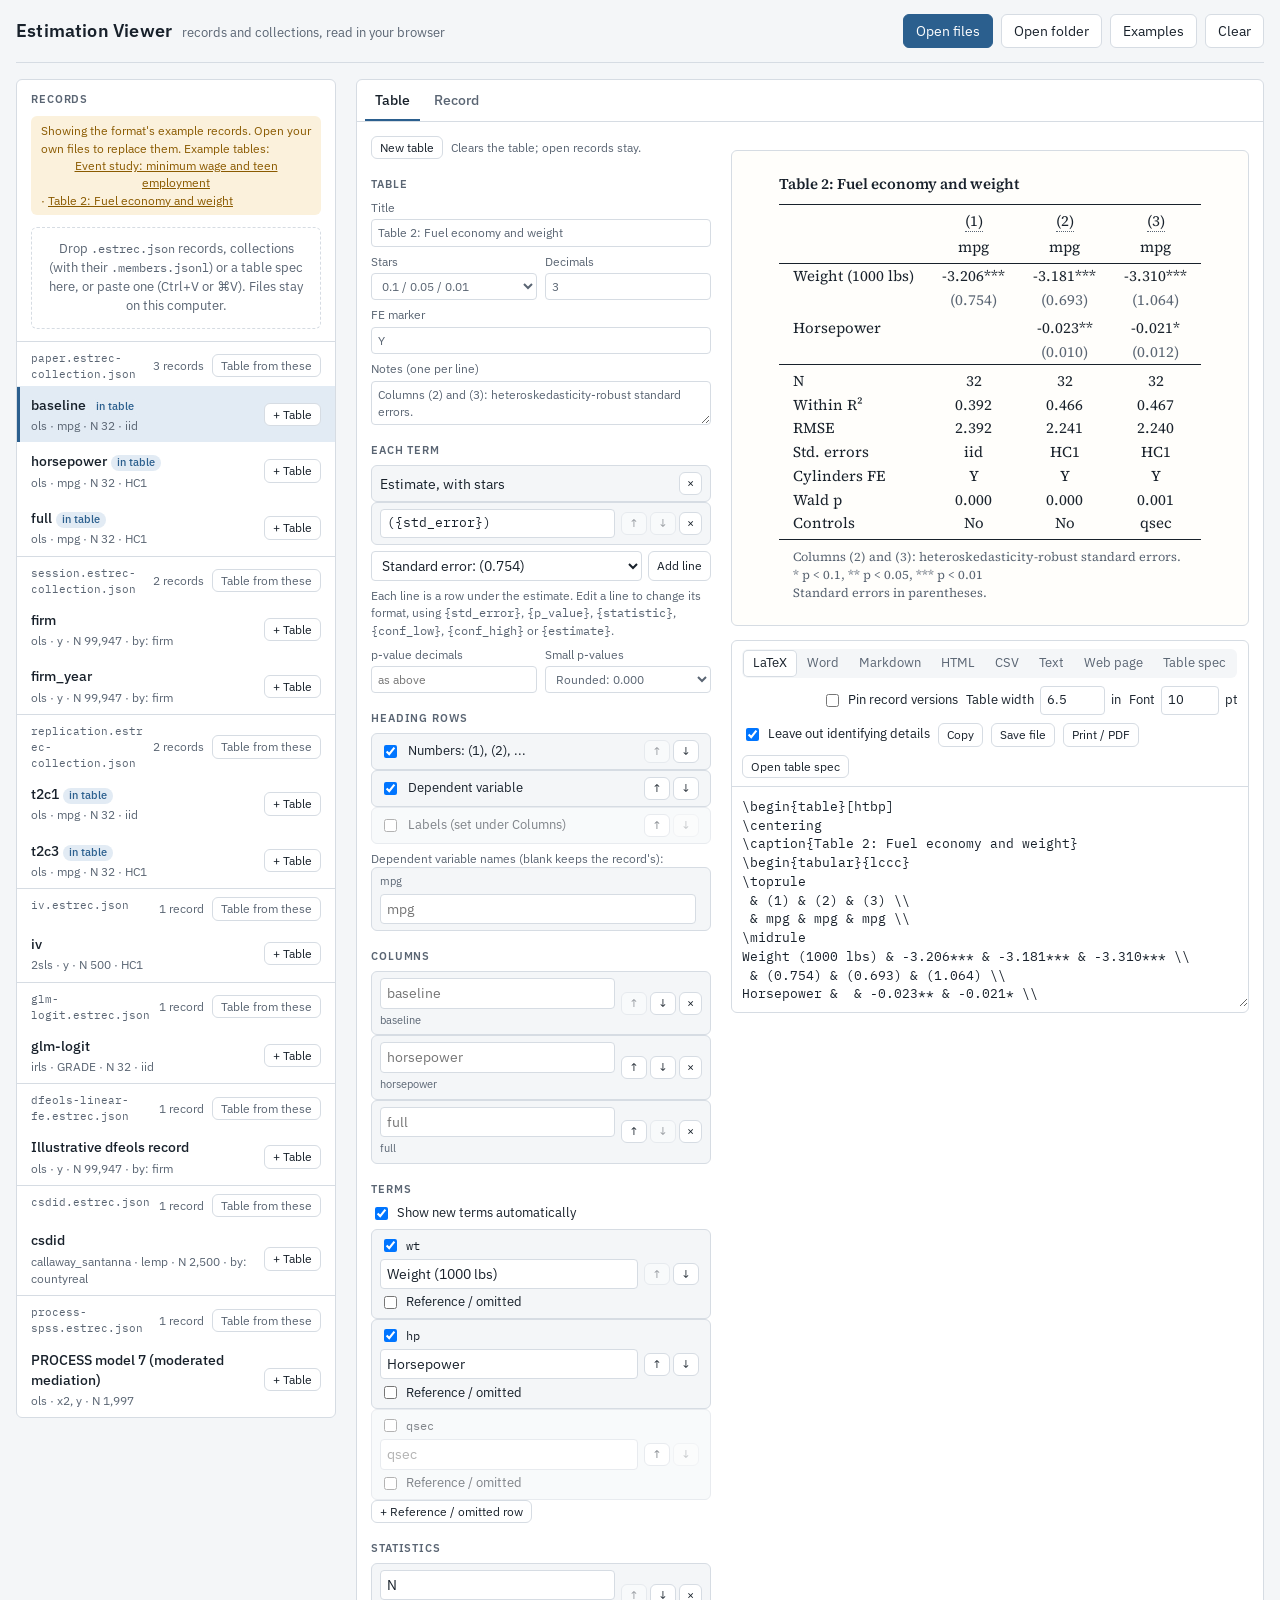
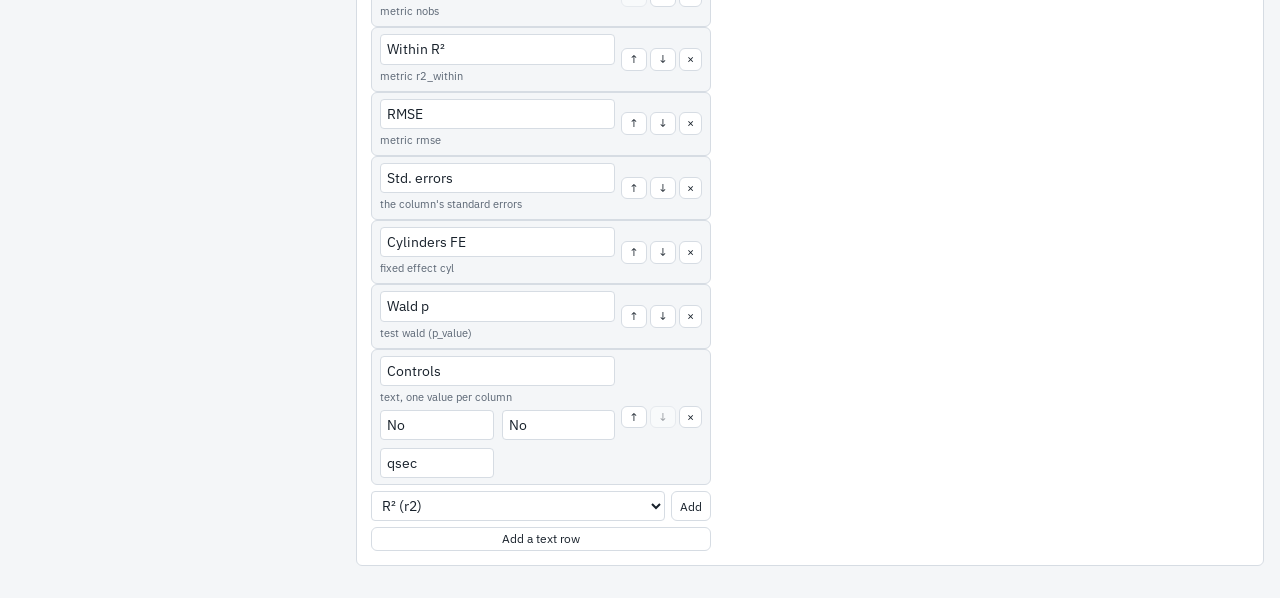
==== viewer/index.html @ 704d256d "Tables: open-spec round-trip test for the viewer's spec export The viewer's Table spec export moves " ====
<!doctype html>
<html lang="en">
<head>
<meta charset="utf-8">
<meta name="viewport" content="width=device-width, initial-scale=1, viewport-fit=cover">
<title>Estimation Viewer</title>
<link rel="icon" href="/favicon.svg" type="image/svg+xml">
<meta name="claude:viewport-fit-sides" content="cover">
<link rel="preconnect" href="https://fonts.googleapis.com">
<link rel="preconnect" href="https://fonts.gstatic.com" crossorigin>
<link rel="stylesheet" href="https://fonts.googleapis.com/css2?family=IBM+Plex+Mono:wght@400;500&family=IBM+Plex+Sans:wght@400;500;600&family=Source+Serif+4:opsz,wght@8..60,400;8..60,600&display=swap">
<style>
/* Layout: a records rail on the left, the work area (table builder or one record) on the right;
   the table preview is set like a journal table, the controls around it stay plain. */
:root {
  --bg: #f4f6f8;
  --surface: #ffffff;
  --ink: #18212b;
  --muted: #5a6573;
  --line: #d6dce3;
  --accent: #2b5f8e;
  --accent-soft: #e2ebf4;
  --warn: #8a5a00;
  --warn-soft: #fbf1dc;
  --error: #a3261c;
  --error-soft: #f8e3e0;
  --paper: #fffefb;
  --font-ui: "IBM Plex Sans", system-ui, -apple-system, "Segoe UI", sans-serif;
  --font-mono: "IBM Plex Mono", ui-monospace, "SFMono-Regular", Menlo, monospace;
  --font-table: "Source Serif 4", Georgia, "Times New Roman", serif;
  --r: 6px;
}
@media (prefers-color-scheme: dark) {
  :root:not([data-theme="light"]) {
    --bg: #11161c; --surface: #19202a; --ink: #e3e8ee; --muted: #97a3b2; --line: #2c3541;
    --accent: #84b3df; --accent-soft: #1d2c3c; --warn: #e3b35a; --warn-soft: #2f2617;
    --error: #f08a7e; --error-soft: #35201d; --paper: #1d232c; color-scheme: dark;
  }
}
:root[data-theme="dark"] {
  --bg: #11161c; --surface: #19202a; --ink: #e3e8ee; --muted: #97a3b2; --line: #2c3541;
  --accent: #84b3df; --accent-soft: #1d2c3c; --warn: #e3b35a; --warn-soft: #2f2617;
  --error: #f08a7e; --error-soft: #35201d; --paper: #1d232c; color-scheme: dark;
}
* { box-sizing: border-box; }
html, body { margin: 0; }
body {
  background: var(--bg); color: var(--ink); font: 14px/1.45 var(--font-ui);
  padding-left: max(16px, env(safe-area-inset-left, 0px));
  padding-right: max(16px, env(safe-area-inset-right, 0px));
  padding-block: 0 32px;
}
button, input, select, textarea { font: inherit; color: inherit; }
:focus-visible { outline: 2px solid var(--accent); outline-offset: 2px; }
code, .mono { font-family: var(--font-mono); font-size: 0.92em; }

header.bar {
  display: flex; flex-wrap: wrap; align-items: center; gap: 12px 20px;
  padding-block: 14px; border-bottom: 1px solid var(--line); margin-bottom: 16px;
}
.brand { display: flex; align-items: baseline; gap: 10px; min-width: 0; }
.brand h1 { font-size: 18px; font-weight: 600; margin: 0; letter-spacing: 0.01em; }
.brand .sub { color: var(--muted); font-size: 13px; }
.actions { display: flex; flex-wrap: wrap; gap: 8px; margin-left: auto; }
.btn {
  border: 1px solid var(--line); background: var(--surface); border-radius: var(--r);
  padding: 6px 12px; cursor: pointer; white-space: nowrap;
}
.btn:hover { border-color: var(--accent); }
.btn.primary { background: var(--accent); border-color: var(--accent); color: var(--surface); }
.btn.small { padding: 2px 8px; font-size: 12px; }
.btn.icon { padding: 2px 7px; font-size: 12px; line-height: 1.4; }
.btn[disabled] { opacity: 0.45; cursor: default; }

.layout { display: grid; grid-template-columns: minmax(260px, 320px) minmax(0, 1fr); gap: 20px; align-items: start; }
@media (max-width: 860px) { .layout { grid-template-columns: minmax(0, 1fr); } }

.panel { background: var(--surface); border: 1px solid var(--line); border-radius: var(--r); min-width: 0; }
.panel > h2, .section-title {
  font-size: 11px; font-weight: 600; letter-spacing: 0.08em; text-transform: uppercase;
  color: var(--muted); margin: 0; padding: 12px 14px 8px;
}

/* records rail */
.drop {
  margin: 0 14px 12px; padding: 12px; border: 1px dashed var(--line); border-radius: var(--r);
  color: var(--muted); font-size: 13px; text-align: center;
}
body.dragging .drop { border-color: var(--accent); color: var(--accent); background: var(--accent-soft); }
.group { border-top: 1px solid var(--line); }
.group-head { display: flex; justify-content: space-between; gap: 8px; padding: 8px 14px 4px; font-size: 12px; color: var(--muted); }
.group-head .mono { overflow-wrap: anywhere; }
.group-head .right { display: flex; align-items: center; gap: 8px; flex-shrink: 0; }
.builder-head { display: flex; flex-wrap: wrap; align-items: center; gap: 8px; }
.builder-head .hint { font-size: 12px; color: var(--muted); }
.rec {
  display: grid; grid-template-columns: minmax(0, 1fr) auto; gap: 2px 8px; align-items: center;
  padding: 8px 14px; border-top: 1px solid transparent; cursor: pointer;
}
.rec:hover { background: var(--accent-soft); }
.rec.selected { background: var(--accent-soft); box-shadow: inset 3px 0 0 var(--accent); }
.rec .name { font-weight: 500; overflow-wrap: anywhere; }
.rec .meta { grid-column: 1; color: var(--muted); font-size: 12px; font-variant-numeric: tabular-nums; }
.rec .add { grid-row: 1 / span 2; grid-column: 2; }
.badge { display: inline-block; font-size: 11px; padding: 0 6px; border-radius: 999px; background: var(--accent-soft); color: var(--accent); margin-left: 4px; }
.example-note .linkish { font: inherit; color: inherit; background: none; border: 0; padding: 0; text-decoration: underline; cursor: pointer; }
.example-note { margin: 0 14px 12px; font-size: 12px; color: var(--warn); background: var(--warn-soft); padding: 6px 10px; border-radius: var(--r); }

/* work area */
.tabs { display: flex; gap: 4px; border-bottom: 1px solid var(--line); padding: 0 8px; }
.tab { background: none; border: 0; border-bottom: 2px solid transparent; padding: 10px 10px 8px; cursor: pointer; color: var(--muted); font-weight: 500; }
.tab[aria-selected="true"] { color: var(--ink); border-bottom-color: var(--accent); }
.view { padding: 14px; }
.builder { display: grid; grid-template-columns: minmax(0, 340px) minmax(0, 1fr); gap: 20px; align-items: start; }
@media (max-width: 1180px) { .builder { grid-template-columns: minmax(0, 1fr); } }
.controls { display: grid; gap: 18px; min-width: 0; }
fieldset { border: 0; margin: 0; padding: 0; display: grid; gap: 6px; min-width: 0; }
legend { font-size: 11px; font-weight: 600; letter-spacing: 0.08em; text-transform: uppercase; color: var(--muted); padding: 0 0 6px; }
.item { display: grid; grid-template-columns: minmax(0, 1fr) auto; gap: 6px; align-items: center; padding: 6px 8px; border: 1px solid var(--line); border-radius: var(--r); background: var(--bg); }
.item.off { opacity: 0.55; }
.item .fields { display: grid; gap: 4px; min-width: 0; }
.item .tools { display: flex; gap: 3px; }
.item .hint { font-size: 11px; color: var(--muted); overflow-wrap: anywhere; }
input[type="text"], input[type="number"], select, textarea {
  width: 100%; min-width: 0; border: 1px solid var(--line); border-radius: 4px; background: var(--surface); padding: 4px 6px;
}
textarea { resize: vertical; }
.row2 { display: grid; grid-template-columns: repeat(2, minmax(0, 1fr)); gap: 8px; }
label.inline { display: flex; align-items: center; gap: 6px; font-size: 13px; }
label.stack { display: grid; gap: 3px; font-size: 12px; color: var(--muted); }
.addrow { display: flex; gap: 6px; }
.addrow select { flex: 1; }
.empty { color: var(--muted); font-size: 13px; padding: 4px 0; }
.hint-line { margin: 0; font-size: 12px; color: var(--muted); }
.hint-line code { font-size: 11.5px; }

/* the table preview: a journal table */
.preview-wrap { min-width: 0; display: grid; gap: 14px; }
.paper { background: var(--paper); border: 1px solid var(--line); border-radius: var(--r); padding: 22px 20px; overflow-x: auto; }
table.estrec-table { border-collapse: collapse; font-family: var(--font-table); font-size: 15px; font-variant-numeric: tabular-nums lining-nums; margin: 0 auto; }
table.estrec-table caption { caption-side: top; text-align: left; font-weight: 600; padding-bottom: 10px; text-wrap: balance; }
table.estrec-table thead th { padding: 2px 14px; font-weight: 400; }
table.estrec-table thead tr:first-child th { border-top: 1.5px solid var(--ink); padding-top: 5px; }
table.estrec-table thead tr:last-child th { border-bottom: 0.75px solid var(--ink); padding-bottom: 5px; }
.item .fields.inline { display: flex; align-items: center; gap: 8px; }
table.estrec-table th, table.estrec-table td { padding: 1px 14px; white-space: nowrap; }
table.estrec-table tbody th { text-align: left; font-weight: 400; }
table.estrec-table td { text-align: center; }
table.estrec-table tr.uncertainty td { color: var(--muted); }
table.estrec-table tbody tr.spark-row th, table.estrec-table tbody tr.spark-row td { padding-top: 0 !important; padding-bottom: 0 !important; line-height: 16px; }
table.estrec-table td.spark svg { display: block; margin: 0 auto; }
table.estrec-table td.spark-side.to-end { border-bottom: 1.5px solid var(--ink); }
.spark-fields { display: flex; align-items: center; gap: 8px; flex-wrap: wrap; }
.spark-fields input[type=color] { width: 34px; height: 24px; padding: 0 2px; border: 1px solid var(--line); border-radius: var(--r); background: var(--bg); }
table.estrec-table tbody tr.estimate:not(:first-child) th, table.estrec-table tbody tr.estimate:not(:first-child) td { padding-top: 6px; }
table.estrec-table tr.first-stat th, table.estrec-table tr.first-stat td { border-top: 0.75px solid var(--ink); padding-top: 5px; }
table.estrec-table tbody tr:last-child th, table.estrec-table tbody tr:last-child td { border-bottom: 1.5px solid var(--ink); padding-bottom: 5px; }
table.estrec-table tfoot td { font-size: 12.5px; color: var(--muted); padding-top: 8px; white-space: normal; text-align: left; }

.msgs { display: grid; gap: 6px; }
.msg { font-size: 13px; padding: 6px 10px; border-radius: var(--r); overflow-wrap: anywhere; }
.msg.warning { background: var(--warn-soft); color: var(--warn); }
.msg.error { background: var(--error-soft); color: var(--error); }
.msg.info { background: var(--accent-soft); color: var(--accent); }

.export { border: 1px solid var(--line); border-radius: var(--r); background: var(--surface); min-width: 0; }
.export-head { display: flex; flex-wrap: wrap; align-items: center; gap: 8px; padding: 8px 10px; border-bottom: 1px solid var(--line); }
.seg { display: flex; flex-wrap: wrap; gap: 2px; background: var(--bg); padding: 2px; border-radius: var(--r); }
.seg button { border: 0; background: none; padding: 3px 9px; border-radius: 4px; cursor: pointer; color: var(--muted); font-size: 13px; }
.seg button[aria-pressed="true"] { background: var(--surface); color: var(--ink); box-shadow: 0 0 0 1px var(--line); }
.export-head .spacer { flex: 1; }
.export-note { margin: 0; padding: 8px 10px; font-size: 12.5px; color: var(--muted); border-bottom: 1px solid var(--line); }
table.estrec-table thead th.linked { cursor: pointer; }
table.estrec-table thead th.linked span { border-bottom: 1px dotted var(--muted); }
table.estrec-table thead th.linked:hover span, table.estrec-table thead th.linked:focus-visible span { color: var(--accent); border-bottom-color: var(--accent); }
.export textarea { border: 0; border-radius: 0 0 var(--r) var(--r); font: 12.5px/1.5 var(--font-mono); min-height: 220px; padding: 10px; white-space: pre; overflow: auto; }

/* one record */
.detail { display: grid; gap: 18px; min-width: 0; }
.detail h3 { margin: 0; font-size: 17px; font-weight: 600; text-wrap: balance; }
.chips { display: flex; flex-wrap: wrap; gap: 6px; }
.chip { font-size: 12px; padding: 1px 8px; border: 1px solid var(--line); border-radius: 999px; color: var(--muted); }
.chip.ok { border-color: var(--accent); color: var(--accent); }
.kv { display: grid; grid-template-columns: max-content minmax(0, 1fr); gap: 3px 16px; font-size: 13px; }
.kv dt { color: var(--muted); }
.kv dd { margin: 0; overflow-wrap: anywhere; }
.scroll { overflow-x: auto; }
table.grid { border-collapse: collapse; font-size: 13px; font-variant-numeric: tabular-nums; width: 100%; }
table.grid th, table.grid td { padding: 4px 10px; border-bottom: 1px solid var(--line); text-align: right; white-space: nowrap; }
table.grid th:first-child, table.grid td:first-child { text-align: left; }
table.grid thead th { color: var(--muted); font-weight: 500; font-size: 12px; }
.metrics { display: grid; grid-template-columns: repeat(auto-fill, minmax(150px, 1fr)); gap: 8px; }
.metric { border: 1px solid var(--line); border-radius: var(--r); padding: 6px 10px; min-width: 0; }
.metric .k { font-size: 11px; color: var(--muted); font-family: var(--font-mono); overflow-wrap: anywhere; }
.metric .v { font-variant-numeric: tabular-nums; overflow-wrap: anywhere; }
details.raw summary { cursor: pointer; color: var(--muted); font-size: 13px; }
details.raw pre { font: 12px/1.45 var(--font-mono); background: var(--bg); padding: 10px; border-radius: var(--r); overflow: auto; max-height: 420px; }
.toolbar { display: flex; flex-wrap: wrap; gap: 10px; align-items: center; }
.toolbar label { display: flex; gap: 6px; align-items: center; font-size: 13px; color: var(--muted); }
.toolbar select { width: auto; }
.toast { position: fixed; right: max(16px, env(safe-area-inset-right, 0px)); bottom: calc(16px + env(safe-area-inset-bottom, 0px)); background: var(--ink); color: var(--surface); padding: 8px 14px; border-radius: var(--r); font-size: 13px; }
@media (prefers-reduced-motion: no-preference) { .toast { transition: opacity 0.2s; } }
/* Print / PDF: the table preview alone, in light colours (fitted to width in beforeprint) */
@media print {
  :root, :root:not([data-theme="light"]), :root[data-theme="dark"] {
    --bg: #ffffff; --surface: #ffffff; --ink: #000000; --muted: #444444; --line: #cccccc; --paper: #ffffff; color-scheme: light;
  }
  @page { margin: 1in; }
  body { background: #ffffff; padding: 0; }
  header.bar, #rail, .controls, .export, .msgs, .tabs, .toast, #view-record { display: none !important; }
  .layout, .builder, .preview-wrap { display: block; }
  .panel, .paper { border: 0; padding: 0; background: #ffffff; border-radius: 0; overflow: visible; }
  table.estrec-table thead th.linked span { border-bottom: 0; }
}
</style>
</head>
<body>
<header class="bar">
  <div class="brand">
    <h1>Estimation Viewer</h1>
    <span class="sub">records and collections, read in your browser</span>
  </div>
  <div class="actions">
    <button class="btn primary" id="open-files" type="button">Open files</button>
    <button class="btn" id="open-folder" type="button">Open folder</button>
    <button class="btn" id="load-examples" type="button">Examples</button>
    <button class="btn" id="clear" type="button">Clear</button>
    <input id="file-input" type="file" multiple hidden>
    <input id="folder-input" type="file" webkitdirectory multiple hidden>
  </div>
</header>

<div class="layout">
  <aside class="panel" id="rail">
    <h2>Records</h2>
    <p class="example-note" id="example-note" hidden>Showing the format's example records. Open your own files to replace them.</p>
    <div class="drop" id="drop">Drop <code>.estrec.json</code> records, collections (with their <code>.members.jsonl</code>) or a table spec here, or paste one (Ctrl+V or ⌘V). Files stay on this computer.</div>
    <div id="groups"></div>
  </aside>

  <main class="panel" id="work">
    <div class="tabs" role="tablist">
      <button class="tab" role="tab" id="tab-table" aria-selected="true" aria-controls="view-table" type="button">Table</button>
      <button class="tab" role="tab" id="tab-record" aria-selected="false" aria-controls="view-record" type="button">Record</button>
    </div>

    <section class="view" id="view-table" role="tabpanel" aria-labelledby="tab-table">
      <div class="builder">
        <div class="controls">
          <div class="builder-head">
            <button class="btn small" id="new-table" type="button">New table</button>
            <span class="hint">Clears the table; open records stay.</span>
          </div>
          <fieldset>
            <legend>Table</legend>
            <label class="stack">Title<input type="text" id="opt-title" placeholder="Table 2: ..."></label>
            <div class="row2">
              <label class="stack">Stars
                <select id="opt-stars">
                  <option value="0.1,0.05,0.01">0.1 / 0.05 / 0.01</option>
                  <option value="0.05,0.01,0.001">0.05 / 0.01 / 0.001</option>
                  <option value="">None</option>
                </select>
              </label>
              <label class="stack">Decimals<input type="number" id="opt-digits" min="0" max="8" value="3"></label>
            </div>
            <label class="stack">FE marker<input type="text" id="opt-feyes" value="Y"></label>
            <label class="stack">Notes (one per line)<textarea id="opt-notes" rows="2"></textarea></label>
          </fieldset>

          <fieldset>
            <legend>Each term</legend>
            <div id="lines"></div>
            <div class="addrow">
              <select id="line-add" aria-label="Line to add">
                <option value="estimate" id="line-add-estimate">Estimate, with stars: -3.206***</option>
                <option value="({std_error})">Standard error: (0.754)</option>
                <option value="[{p_value}]">p-value: [0.012]</option>
                <option value="({statistic})">t / z statistic: (-4.25)</option>
                <option value="[{conf_low}, {conf_high}]">Confidence interval: [-4.75, -1.66]</option>
                <option value="p = {p_value}">p-value: p = 0.012</option>
                <option value="sparkline">Interval sparkline: a small plot of the interval</option>
              </select>
              <button class="btn small" id="line-add-btn" type="button">Add line</button>
            </div>
            <p class="hint-line">Each line is a row under the estimate. Edit a line to change its format, using <code>{std_error}</code>, <code>{p_value}</code>, <code>{statistic}</code>, <code>{conf_low}</code>, <code>{conf_high}</code> or <code>{estimate}</code>.</p>
            <div class="row2">
              <label class="stack">p-value decimals<input type="number" id="opt-pdigits" min="0" max="8" placeholder="as above"></label>
              <label class="stack">Small p-values
                <select id="opt-pstyle">
                  <option value="fixed">Rounded: 0.000</option>
                  <option value="less_than">Bounded: &lt;0.001</option>
                </select>
              </label>
            </div>
          </fieldset>

          <fieldset>
            <legend>Heading rows</legend>
            <div id="heads"></div>
            <div id="responses"></div>
          </fieldset>

          <fieldset>
            <legend>Columns</legend>
            <div id="columns"></div>
            <p class="empty" id="columns-empty">Add records with <b>+ Table</b> in the list.</p>
          </fieldset>

          <fieldset>
            <legend>Terms</legend>
            <label class="inline"><input type="checkbox" id="opt-unlisted"> Show new terms automatically</label>
            <div id="rows"></div>
          </fieldset>

          <fieldset>
            <legend>Statistics</legend>
            <div id="stats"></div>
            <div class="addrow">
              <select id="stat-add" aria-label="Statistic to add"></select>
              <button class="btn small" id="stat-add-btn" type="button">Add</button>
            </div>
            <button class="btn small" id="stat-text" type="button">Add a text row</button>
          </fieldset>
        </div>

        <div class="preview-wrap">
          <div class="msgs" id="table-msgs"></div>
          <div class="paper" id="preview"></div>
          <div class="export">
            <div class="export-head">
              <div class="seg" id="formats" role="group" aria-label="Export format">
                <button type="button" data-f="latex" aria-pressed="true">LaTeX</button>
                <button type="button" data-f="word" aria-pressed="false">Word</button>
                <button type="button" data-f="markdown" aria-pressed="false">Markdown</button>
                <button type="button" data-f="html" aria-pressed="false">HTML</button>
                <button type="button" data-f="csv" aria-pressed="false">CSV</button>
                <button type="button" data-f="text" aria-pressed="false">Text</button>
                <button type="button" data-f="web" aria-pressed="false">Web page</button>
                <button type="button" data-f="spec" aria-pressed="false">Table spec</button>
              </div>
              <span class="spacer"></span>
              <label class="inline" id="pin-wrap" hidden><input type="checkbox" id="opt-pin"> Pin record versions</label>
              <label class="inline" id="wordw-wrap" hidden title="Fixes every column's width and draws the sparklines to fit; empty for the table's natural width">Table width <input type="number" id="opt-wordw" min="2" max="20" step="0.25" value="6.5" style="width:5em"> in</label>
              <label class="inline" id="wordf-wrap" hidden title="Set on every cell (Word ignores a pasted table's own size); sizes the rows and columns too">Font <input type="number" id="opt-wordf" min="6" max="16" step="0.5" value="10" style="width:4.5em"> pt</label>
              <label class="inline" id="redact-wrap" hidden><input type="checkbox" id="opt-redact" checked> Leave out identifying details</label>
              <button class="btn small" id="copy" type="button">Copy</button>
              <button class="btn small" id="save" type="button">Save file</button>
              <button class="btn small" id="save-docx" type="button" hidden title="A Word file of the table, at the Table width and Font set here; sparklines are Word drawings">Save .docx</button>
              <button class="btn small" id="print" type="button" title="Print the table alone, fitted to the Table width (6.5 in unless set in the Word export); choose Save as PDF in the print dialog for a PDF">Print / PDF</button>
              <button class="btn small" id="publish" type="button" hidden>Publish…</button>
              <button class="btn small" id="load-spec" type="button">Open table spec</button>
              <input id="spec-input" type="file" hidden>
            </div>
            <p class="export-note" id="web-note" hidden></p>
            <p class="export-note" id="publish-panel" hidden></p>
            <textarea id="export-text" readonly spellcheck="false" aria-label="Exported table"></textarea>
          </div>
        </div>
      </div>
    </section>

    <section class="view" id="view-record" role="tabpanel" aria-labelledby="tab-record" hidden>
      <div id="detail" class="detail"><p class="empty">Pick a record in the list.</p></div>
    </section>
  </main>
</div>
<div class="toast" id="toast" hidden></div>

<script src="estrec-table.js"></script>
<script src="examples.js"></script>
<script src="identifying.js"></script>
<script>
"use strict";
const E = window.EstTable;
const $ = (id) => document.getElementById(id);
const el = (tag, attrs, ...kids) => {
  const n = document.createElement(tag);
  for (const [k, v] of Object.entries(attrs || {})) {
    if (v === null || v === undefined || v === false) continue;
    if (k === "class") n.className = v;
    else if (k.startsWith("on")) n.addEventListener(k.slice(2), v);
    else if (k === "text") n.textContent = v;
    else n.setAttribute(k, v === true ? "" : v);
  }
  for (const c of kids.flat()) if (c !== null && c !== undefined && c !== false) n.append(c.nodeType ? c : String(c));
  return n;
};

const state = {
  items: [],          // {key, record, member, file, source}
  jsonl: new Map(),   // members files by name
  pendingDocs: [],    // collections waiting for a members file: {name, doc}
  selected: null,     // key of the record shown on the Record tab
  spec: null,
  format: "latex",
  examples: false,
  recordVcov: "",
};
const embedded = window.self !== window.top;

function toast(text) {
  const t = $("toast");
  t.textContent = text;
  t.hidden = false;
  clearTimeout(toast.timer);
  toast.timer = setTimeout(() => (t.hidden = true), 2200);
}

// ------------------------------------------------------------ loading files

function recordName(it) {
  const m = it.member || {};
  return m.label || (it.record.meta || {}).title || it.file.replace(/\.estrec\.json$/, "");
}

function addDoc(name, doc) {
  if (doc && doc.schema === "estrec-table/0.1") return { spec: doc };
  const got = E.recordsIn(doc, state.jsonl);
  if (!got) return { error: `${name} is not an estimation record, collection or table spec` };
  const source = name.replace(/\.(estrec-collection|estrec|estrec-table)?\.json$/, "");
  for (const it of got.items) {
    const id = (it.record.meta || {}).id;
    const key = `${name}\u0000${id}`;
    if (state.items.some((x) => x.key === key)) continue;
    state.items.push({ key, record: it.record, member: it.member, file: name, source });
  }
  if (got.missing.length) state.pendingDocs.push({ name, doc });
  return { missing: got.missing };
}

async function loadFiles(files, { examples = false } = {}) {
  if (state.examples && !examples) clearAll();
  const msgs = [];
  const texts = [];
  for (const f of files) {
    const name = f.name.split("/").pop();
    // any file is tried as JSON (a spec saved from a text editor may be table.json.txt); in a
    // folder, only .json and .jsonl files
    if ((f.inFolder || f.webkitRelativePath) && !/\.(json|jsonl)$/i.test(name)) continue;
    if (/^\./.test(name)) continue;
    texts.push({ name, text: typeof f.text === "string" ? f.text : await f.text() });
  }
  // members files first, then records and collections, then table specs
  for (const t of texts) if (/\.jsonl$/i.test(t.name)) state.jsonl.set(t.name, t.text);
  const retry = state.pendingDocs.splice(0);
  for (const p of retry) addDoc(p.name, p.doc);
  const specs = [];
  for (const t of texts) {
    if (/\.jsonl$/i.test(t.name)) continue;
    let doc;
    try { doc = JSON.parse(t.text.replace(/^\uFEFF/, "")); } catch (e) {
      const rtf = /^\{\\rtf/.test(t.text);
      msgs.push({ level: "error", message: `${t.name}: not valid JSON (${rtf ? "it was saved as rich text: save it as plain text" : e.message})` });
      continue;
    }
    const r = addDoc(t.name, doc);
    if (r.spec) specs.push({ name: t.name, spec: r.spec });
    else if (r.error) msgs.push({ level: "error", message: r.error });
    else if (r.missing && r.missing.length) msgs.push({ level: "warning", message: `${t.name} keeps its records in ${r.missing.join(", ")}: open that file too.` });
  }
  state.examples = examples;
  $("example-note").hidden = !examples;
  if (specs.length) applySpec(specs[specs.length - 1].spec, specs[specs.length - 1].name);
  else if (!state.spec && state.items.length) state.spec = freshSpec(state.items.slice(0, 3));
  exampleTables(examples ? specs : []);
  if (!state.selected && state.items.length) state.selected = state.items[0].key;
  state.loadMsgs = msgs;
  renderAll();
}

function clearAll() {
  state.items = []; state.jsonl = new Map(); state.pendingDocs = []; state.selected = null;
  state.spec = null; state.examples = false; state.loadMsgs = [];
  $("example-note").hidden = true;
}

function loadExamples() {
  clearAll();
  loadFiles(window.EST_EXAMPLES || [], { examples: true });
}

// with the examples open, buttons to switch between the example table specs
function exampleTables(specs) {
  const note = $("example-note");
  note.querySelectorAll(".example-tables").forEach((n) => n.remove());
  if (specs.length < 2) return;
  note.append(el("span", { class: "example-tables" }, " Example tables: ",
    ...specs.map((s, i) => [i ? " \u00b7 " : "", el("button", { class: "linkish", type: "button", text: s.spec.title || s.name,
      onclick: () => { applySpec(s.spec, s.name); state.loadMsgs = []; renderAll(); } })])));
}

function applySpec(spec, name) {
  state.spec = JSON.parse(JSON.stringify(spec));
  state.specName = name;
  showTab("table");
}

// ------------------------------------------------------------ the records rail

function renderRail() {
  const groups = $("groups");
  groups.replaceChildren();
  const byFile = new Map();
  for (const it of state.items) {
    if (!byFile.has(it.file)) byFile.set(it.file, []);
    byFile.get(it.file).push(it);
  }
  const inTable = new Map();
  for (const c of (state.spec || {}).columns || []) inTable.set(c.record, (inTable.get(c.record) || 0) + 1);
  for (const [file, items] of byFile) {
    const g = el("div", { class: "group" }, el("div", { class: "group-head" },
      el("span", { class: "mono", text: file }),
      el("span", { class: "right" },
        el("span", { text: items.length === 1 ? "1 record" : `${items.length} records` }),
        el("button", { class: "btn small", type: "button", text: "Table from these", "aria-label": `Start a new table from the records in ${file}`, onclick: () => tableFrom(items, file) }))));
    for (const it of items) {
      const r = it.record;
      const est = (r.meta || {}).estimator || {};
      const n = E.num((r.metrics || {}).nobs);
      const v = (() => { try { return E.pickVcov(r, null); } catch { return null; } })();
      const count = inTable.get((r.meta || {}).id) || 0;
      const row = el("div", { class: "rec" + (state.selected === it.key ? " selected" : ""), tabindex: "0", role: "button", "aria-label": `Show ${recordName(it)}` },
        el("span", { class: "name" }, recordName(it), count ? el("span", { class: "badge", text: count === 1 ? "in table" : `${count}× in table` }) : null),
        el("button", { class: "btn small add", type: "button", text: "+ Table", "aria-label": `Add ${recordName(it)} to the table`, onclick: (e) => { e.stopPropagation(); addColumn(it); } }),
        el("span", { class: "meta", text: [est.method || est.family, ((r.meta || {}).responses || []).join(", "), Number.isNaN(n) ? null : `N ${E.statValue(n, 0, ",")}`, v ? E.vcovLabel(v) : null].filter(Boolean).join(" · ") }));
      const open = () => { state.selected = it.key; state.recordVcov = ""; renderRail(); renderRecord(); showTab("record"); };
      row.addEventListener("click", open);
      row.addEventListener("keydown", (e) => { if (e.key === "Enter" || e.key === " ") { e.preventDefault(); open(); } });
      g.append(row);
    }
    groups.append(g);
  }
  if (!state.items.length) groups.append(el("p", { class: "empty", style: "padding: 0 14px 12px", text: "No records open." }));
}

// ------------------------------------------------------------ table builder

function index() {
  return E.indexRecords(state.items.map((it) => ({ record: it.record, member: it.member, source: it.source })));
}

function ensureSpec() {
  if (!state.spec) state.spec = E.newSpec([]);
  return state.spec;
}

// a new table: one column per record, with N, R2, the standard errors and each fixed effect
function freshSpec(items) {
  const s = E.newSpec(items);
  const fes = [];
  for (const it of items) for (const f of (it.record.specification || {}).fixed_effects || []) if (!fes.includes(f)) fes.push(f);
  for (const f of fes) s.stats.push({ fixed_effect: f, label: `FE: ${f}` });
  return s;
}

function tableFrom(items, file) {
  state.spec = freshSpec(items);
  state.specName = null;
  state.loadMsgs = [];
  renderAll();
  showTab("table");
  toast(`New table from ${file}`);
}

function newTable() {
  state.spec = E.newSpec([]);
  state.specName = null;
  state.loadMsgs = [];
  renderAll();
  showTab("table");
  toast("New table");
}

// a mediation record with several equations (PROCESS) becomes a column per equation and one
// of its effects
function addColumn(it) {
  const s = ensureSpec();
  const add = E.mediationColumns(it.record);
  const first = s.columns.length + 1;
  // a new table of a mediation record: bootstrap effects have intervals, not p-values, so
  // each estimate shows its interval under its standard error
  if (add.length > 1 && first === 1 && (s.uncertainty === undefined || s.uncertainty === "std_error")) s.uncertainty = ["std_error", "conf_int"];
  s.columns.push(...add);
  // and each equation's F test, when the record has one
  const hasF = (it.record.tests || []).some((t) => t.name === "f" && t.response);
  if (add.length > 1 && hasF && !(s.stats || []).some((x) => x.test === "f")) (s.stats = s.stats || []).push({ test: "f", label: "F" });
  if (add.length > 1 && first === 1) {
    // a new table: the columns' roles (Mediator, Outcome, x -> y) as a heading row above the outcomes
    if (add.some((c) => c.header) && !s.head) s.head = ["number", "label", "response"];
    // no std. errors row for a record without a vcov; a pseudo-R² row for a logistic equation
    if (!E.vcovs(it.record).length) s.stats = (s.stats || []).filter((x) => x.vcov !== "type");
    const eqs = ((it.record.structures || {}).equations || {}).per_response || [];
    if (eqs.some((e) => e && "pseudo_r2" in e) && !s.stats.some((x) => x.metric === "pseudo_r2")) {
      const at = s.stats.findIndex((x) => x.metric === "r2");
      s.stats.splice(at < 0 ? s.stats.length : at + 1, 0, { metric: "pseudo_r2" });
    }
  }
  renderAll();
  showTab("table");
  toast(add.length === 1 ? `Added ${recordName(it)} as column ${first}`
    : `Added ${recordName(it)} as columns ${first}-${s.columns.length}: one per equation, then its effects`);
}

// what part of its record a column shows, for the column list
function columnPart(c) {
  if (c.mediation === true) return "effects";
  const parts = [c.response ? `equation for ${c.response}` : "", c.component || ""].filter(Boolean);
  return parts.join(", ");
}

function move(arr, i, d) {
  const j = i + d;
  if (j < 0 || j >= arr.length) return;
  [arr[i], arr[j]] = [arr[j], arr[i]];
}

function toolButtons(arr, i, after, extra) {
  return el("div", { class: "tools" },
    el("button", { class: "btn icon", type: "button", "aria-label": "Move up", text: "↑", disabled: i === 0, onclick: () => { move(arr, i, -1); after(); } }),
    el("button", { class: "btn icon", type: "button", "aria-label": "Move down", text: "↓", disabled: i === arr.length - 1, onclick: () => { move(arr, i, 1); after(); } }),
    extra || el("button", { class: "btn icon", type: "button", "aria-label": "Remove", text: "×", onclick: () => { arr.splice(i, 1); after(); } }));
}

function columnRecords(idx) {
  return (state.spec.columns || []).map((c) => { const f = c.record ? (c.source && idx.get(c.source + "\u0000" + c.record)) || idx.get(c.record) : null; return f ? f.record : null; });
}

const HEAD_NAMES = { number: "Numbers: (1), (2), ...", response: "Dependent variable", label: "Labels (set under Columns)" };

// heading rows: the ones shown, top to bottom, then the ones switched off
function renderHeads() {
  const box = $("heads");
  box.replaceChildren();
  const s = state.spec;
  const on = (s.head || E.DEFAULT_HEAD).slice();
  const view = [...on, ...E.HEAD_KINDS.filter((k) => !on.includes(k))];
  const save = () => {
    const head = view.filter((k) => on.includes(k));
    if (head.join() === E.DEFAULT_HEAD.join()) delete s.head; else s.head = head;
    update();
  };
  view.forEach((k, i) => {
    const cb = el("input", { type: "checkbox", id: `head-${k}`, checked: on.includes(k) });
    cb.addEventListener("change", () => { if (cb.checked) on.push(k); else on.splice(on.indexOf(k), 1); save(); });
    box.append(el("div", { class: "item" + (on.includes(k) ? "" : " off") },
      el("label", { class: "fields inline" }, cb, el("span", { text: HEAD_NAMES[k] })),
      toolButtons(view, i, save, el("span"))));
  });
}

// a box per dependent variable in the columns, to rename it in the heading
function renderResponses(idx) {
  const box = $("responses");
  box.replaceChildren();
  const s = state.spec;
  const names = [];
  (s.columns || []).forEach((c) => {
    const f = c.record ? (c.source && idx.get(c.source + "\u0000" + c.record)) || idx.get(c.record) : null;
    if (!f) return;
    let rows;
    try { rows = E.columnRows(f.record, c); } catch { rows = []; }
    const n = E.columnResponse(c, f.record, rows, {});
    if (n && !names.includes(n)) names.push(n);
  });
  if (!names.length || !(s.head || E.DEFAULT_HEAD).includes("response")) return;
  box.append(el("p", { class: "hint-line", text: "Dependent variable names (blank keeps the record's):" }));
  names.forEach((n, i) => {
    const inp = el("input", { type: "text", id: `resp-${i}`, value: (s.response_labels || {})[n] || "", placeholder: n, "aria-label": `Name shown for ${n}` });
    inp.addEventListener("input", () => {
      const labels = Object.assign({}, s.response_labels);
      if (inp.value) labels[n] = inp.value; else delete labels[n];
      if (Object.keys(labels).length) s.response_labels = labels; else delete s.response_labels;
      update({ keepControls: true });
    });
    box.append(el("div", { class: "item" }, el("label", { class: "fields" }, el("span", { class: "hint", text: n }), inp), el("span")));
  });
}

function renderColumns(idx) {
  const box = $("columns");
  box.replaceChildren();
  const cols = state.spec.columns;
  $("columns-empty").hidden = cols.length > 0;
  cols.forEach((c, i) => {
    const f = (c.source && idx.get(c.source + "\u0000" + c.record)) || idx.get(c.record);
    const rec = f ? f.record : null;
    const vs = rec ? E.vcovs(rec) : [];
    const sel = el("select", { id: `col-vcov-${i}`, "aria-label": "Standard errors for this column" });
    const def = vs.find((v) => v.default) || null;
    sel.append(el("option", { value: "", text: def ? `${E.vcovLabel(def)} (default)` : "default" }));
    vs.forEach((v, j) => { if (v !== def) sel.append(el("option", { value: String(j), text: `${v.type}${(v.cluster || []).length ? " " + E.vcovLabel(v) : ""}` })); });
    if (c.vcov !== undefined && c.vcov !== null) {
      const j = typeof c.vcov === "number" ? c.vcov : vs.findIndex((v) => [v.type, E.vcovLabel(v), (v.cluster || []).join(" & ")].includes(c.vcov));
      if (j >= 0) sel.value = String(j);
    }
    sel.addEventListener("change", () => {
      if (sel.value === "") delete c.vcov;
      else { const v = vs[Number(sel.value)]; c.vcov = vs.filter((x) => x.type === v.type).length === 1 ? v.type : Number(sel.value); }
      update();
    });
    const auto = (f && ((f.member || {}).label || (rec.meta || {}).title)) || "";
    const head = el("input", { type: "text", id: `col-head-${i}`, value: c.header || "", placeholder: auto || "Label", "aria-label": `Label for column ${i + 1}` });
    head.addEventListener("input", () => { if (head.value) c.header = head.value; else delete c.header; update({ keepControls: true }); });
    const name = f ? recordName(state.items.find((x) => (x.record.meta || {}).id === c.record) || { record: rec, member: f.member, file: "" }) : `missing: ${c.record}`;
    // moving or removing a column carries the statistics rows' typed values with it
    const values = () => (state.spec.stats || []).filter((st) => Array.isArray(st.values));
    const shift = (d) => { const j = i + d; if (j < 0 || j >= cols.length) return; move(cols, i, d); for (const st of values()) move(st.values, i, d); update(); };
    box.append(el("div", { class: "item" + (rec ? "" : " off") },
      el("div", { class: "fields" }, head, el("span", { class: "hint", text: columnPart(c) ? `${name} · ${columnPart(c)}` : name }), vs.length > 1 ? sel : null),
      el("div", { class: "tools" },
        el("button", { class: "btn icon", type: "button", "aria-label": "Move left", title: "Move left", text: "↑", disabled: i === 0, onclick: () => shift(-1) }),
        el("button", { class: "btn icon", type: "button", "aria-label": "Move right", title: "Move right", text: "↓", disabled: i === cols.length - 1, onclick: () => shift(1) }),
        el("button", { class: "btn icon", type: "button", "aria-label": `Remove column ${i + 1}`, title: "Remove this column", text: "×",
          onclick: () => { cols.splice(i, 1); for (const st of values()) st.values.splice(i, 1); update(); } }))));
  });
}

// the terms as the builder shows them: listed rows, then (when shown) unlisted terms, then hidden ones
function termRows(idx) {
  const s = state.spec;
  const recs = columnRecords(idx);
  const all = [];
  recs.forEach((r, i) => {
    if (!r) return;
    let rows;
    try { rows = E.columnRows(r, s.columns[i]); } catch { rows = []; }
    for (const t of rows) if (!all.includes(t.term)) all.push(t.term);
  });
  const out = [];
  const taken = new Set();
  for (const row of s.rows || []) {
    const names = row.terms || [row.term];
    names.forEach((n) => taken.add(n));
    out.push({ names, label: row.label || "", on: true, listed: true, ref: row.reference || null });
  }
  const keep = (s.keep || []).map((p) => { try { return new RegExp(p); } catch { return null; } }).filter(Boolean);
  const drop = (s.drop || []).map((p) => { try { return new RegExp(p); } catch { return null; } }).filter(Boolean);
  for (const t of all) {
    if (taken.has(t)) continue;
    const shown = s.keep_unlisted !== false && (!keep.length || keep.some((k) => k.test(t))) && !drop.some((d) => d.test(t));
    out.push({ names: [t], label: "", on: shown, listed: false, ref: null });
  }
  return out;
}

function materializeRows(view) {
  const s = state.spec;
  s.rows = view.filter((r) => r.on).map((r) => {
    const row = r.names.length > 1 ? { terms: r.names } : { term: r.names[0] };
    if (r.label && r.label !== r.names[0]) row.label = r.label;
    if (r.ref) row.reference = r.ref;
    return row;
  });
  s.keep_unlisted = false;
  delete s.keep;
  delete s.drop;
}

function renderRows(idx) {
  const box = $("rows");
  box.replaceChildren();
  const view = termRows(idx);
  $("opt-unlisted").checked = state.spec.keep_unlisted !== false;
  if (!view.length) { box.append(el("p", { class: "empty", text: "No terms yet." })); return; }
  const after = () => { materializeRows(view); update(); };
  view.forEach((r, i) => {
    const on = el("input", { type: "checkbox", id: `row-on-${i}`, checked: r.on, "aria-label": `Show ${r.names.join(", ")}` });
    on.addEventListener("change", () => { r.on = on.checked; after(); });
    const lab = el("input", { type: "text", id: `row-label-${i}`, value: r.label, placeholder: r.names[0], "aria-label": `Label for ${r.names.join(", ")}` });
    lab.addEventListener("change", () => { r.label = lab.value; after(); });
    lab.addEventListener("input", () => { r.label = lab.value; materializeRows(view); update({ keepControls: true }); });
    // the omitted reference category: its text where a column lacks the term, a hollow dot at 0
    const refOn = el("input", { type: "checkbox", id: `row-ref-${i}`, checked: !!r.ref, "aria-label": `${r.names.join(", ")} is a reference or omitted term` });
    const refText = el("input", { type: "text", id: `row-reftext-${i}`, value: r.ref === true || !r.ref ? E.REFERENCE_TEXT : r.ref, hidden: !r.ref, style: "width:7em", "aria-label": `Text shown for ${r.names.join(", ")} where a column lacks it` });
    const setRef = () => { r.ref = !refOn.checked ? null : refText.value && refText.value !== E.REFERENCE_TEXT ? refText.value : true; };
    refOn.addEventListener("change", () => { setRef(); refText.hidden = !refOn.checked; after(); });
    refText.addEventListener("input", () => { setRef(); materializeRows(view); update({ keepControls: true }); });
    refText.addEventListener("change", () => { setRef(); after(); });
    box.append(el("div", { class: "item" + (r.on ? "" : " off") },
      el("div", { class: "fields" },
        el("label", { class: "inline" }, on, el("span", { class: "mono", text: r.names.join(" | ") })),
        lab,
        el("label", { class: "inline", title: "A reference category or a term left out of a model (an event study's reference period, say): shows this text where a column lacks the term, and a hollow dot at 0 on sparklines" }, refOn, el("span", { text: "Reference / omitted" }), refText)),
      toolButtons(view, i, after, el("span"))));
  });
  // a reference row for a term no record has (fixest's omitted period, say)
  box.append(el("button", { class: "btn small", type: "button", id: "row-ref-add", text: "+ Reference / omitted row",
    title: "A row for a reference category or a term no model has: — in every column, a hollow dot at 0 on sparklines; move it into place with the arrows",
    onclick: () => {
      const used = new Set(view.flatMap((r) => r.names));
      let name = "ref", k = 1;
      while (used.has(name)) name = `ref${++k}`;
      view.push({ names: [name], label: "Omitted", on: true, listed: true, ref: true });
      after();
    } }));
}

function statLabel(s) {
  if ("metric" in s) return E.STAT_LABELS[s.metric] || s.metric;
  if ("vcov" in s) return s.vcov === "type" ? "Std. errors" : "Clusters";
  if ("fixed_effect" in s) return `FE: ${s.fixed_effect}`;
  if ("test" in s) return s.test;
  return s.label || "";
}

function statKind(s) {
  if ("metric" in s) return `metric ${s.metric}`;
  if ("vcov" in s) return s.vcov === "type" ? "the column's standard errors" : "cluster counts";
  if ("fixed_effect" in s) return `fixed effect ${s.fixed_effect}`;
  if ("test" in s) return `test ${s.test} (${s.value || "statistic"})`;
  return "text, one value per column";
}

function statCandidates(idx) {
  const s = state.spec;
  const recs = columnRecords(idx).filter(Boolean);
  const used = new Set((s.stats || []).map((x) => JSON.stringify(Object.fromEntries(Object.entries(x).filter(([k]) => ["metric", "vcov", "fixed_effect", "test", "value"].includes(k))))));
  const out = [];
  const push = (o, text) => { if (!used.has(JSON.stringify(o))) out.push({ o, text }); };
  const metrics = [];
  for (const r of recs) {
    const g = E.glance(r, { metrics: "all" });
    const t = E.glance(r, { metrics: "table" });
    for (const k of [...E.TABLE_METRICS.filter((m) => m in t), ...Object.keys(g)]) {
      if (["vcov_type", "fixed_effects"].includes(k) || metrics.includes(k)) continue;
      const v = k in g ? g[k] : t[k];
      if (typeof v === "number" || typeof v === "string") metrics.push(k);
    }
  }
  // and each equation's (structures.equations: PROCESS's R², MSE, ...), shown in its column
  for (const r of recs) {
    const eq = (r.structures || {}).equations;
    for (const e of (eq && Array.isArray(eq.per_response) ? eq.per_response : [])) {
      for (const [k, v] of Object.entries(e || {})) if (!["response", "component"].includes(k) && !metrics.includes(k) && (typeof v === "number" || (v && typeof v === "object" && "value" in v))) metrics.push(k);
    }
  }
  for (const m of metrics) push({ metric: m }, `${E.STAT_LABELS[m] || m}${E.STAT_LABELS[m] ? ` (${m})` : ""}`);
  push({ vcov: "type" }, "Std. errors (type)");
  if (recs.some((r) => E.vcovs(r).some((v) => v.n_clusters))) push({ vcov: "n_clusters" }, "Clusters (counts)");
  const fes = [];
  for (const r of recs) for (const f of (r.specification || {}).fixed_effects || []) if (!fes.includes(f)) fes.push(f);
  for (const f of fes) push({ fixed_effect: f }, `FE: ${f}`);
  const tests = [];
  for (const r of recs) for (const t of r.tests || []) { const k = t.label || t.name; if (k && !tests.includes(k)) tests.push(k); }
  for (const t of tests) { push({ test: t }, `Test ${t}: statistic`); push({ test: t, value: "p_value" }, `Test ${t}: p-value`); }
  // a test each equation has (PROCESS's model F): by name, each equation column showing its own
  const named = [];
  for (const r of recs) for (const t of r.tests || []) if (t.response && t.name && !named.includes(t.name) && !tests.includes(t.name)) named.push(t.name);
  for (const t of named) { push({ test: t }, `Test ${t}, each equation's: statistic`); push({ test: t, value: "p_value" }, `Test ${t}, each equation's: p-value`); }
  return out;
}

function renderStats(idx) {
  const box = $("stats");
  box.replaceChildren();
  const s = state.spec;
  s.stats = s.stats || [];
  s.stats.forEach((st, i) => {
    const lab = el("input", { type: "text", id: `stat-label-${i}`, value: st.label || "", placeholder: statLabel(st), "aria-label": "Row label" });
    lab.addEventListener("input", () => { if (lab.value) st.label = lab.value; else if (!("values" in st)) delete st.label; update({ keepControls: true }); });
    const fields = [lab, el("span", { class: "hint", text: statKind(st) })];
    if ("values" in st) {
      const n = s.columns.length;
      while (st.values.length < n) st.values.push("");
      if (st.values.length > n) st.values.length = n;
      const grid = el("div", { class: "row2" });
      st.values.forEach((v, j) => {
        const inp = el("input", { type: "text", id: `stat-${i}-val-${j}`, value: v, placeholder: `(${j + 1})`, "aria-label": `Value for column ${j + 1}` });
        inp.addEventListener("input", () => { st.values[j] = inp.value; update({ keepControls: true }); });
        grid.append(inp);
      });
      fields.push(grid);
    }
    box.append(el("div", { class: "item" }, el("div", { class: "fields" }, ...fields), toolButtons(s.stats, i, update)));
  });
  const add = $("stat-add");
  add.replaceChildren();
  const cands = statCandidates(idx);
  for (const [i, c] of cands.entries()) add.append(el("option", { value: String(i), text: c.text }));
  add._cands = cands;
  $("stat-add-btn").disabled = !cands.length;
}

function readOptions() {
  const s = state.spec;
  const t = $("opt-title").value.trim();
  if (t) s.title = t; else delete s.title;
  const st = $("opt-stars").value;
  if (st) s.stars = st.split(",").map(Number); else delete s.stars;
  s.format = Object.assign({}, s.format || {});
  const d = parseInt($("opt-digits").value, 10);
  if (Number.isFinite(d) && d >= 0 && d <= 12) s.format.digits = d;
  const fe = $("opt-feyes").value;
  if (fe && fe !== "Y") s.format.fe_yes = fe; else delete s.format.fe_yes;
  const pd = parseInt($("opt-pdigits").value, 10);
  if (Number.isFinite(pd) && pd >= 0 && pd <= 12) s.format.p_digits = pd; else delete s.format.p_digits;
  if ($("opt-pstyle").value === "less_than") s.format.p_style = "less_than"; else delete s.format.p_style;
  if (!Object.keys(s.format).length) delete s.format;
  const notes = $("opt-notes").value.split("\n").map((x) => x.trim()).filter(Boolean);
  if (notes.length) s.notes = notes; else delete s.notes;
}

function writeOptions() {
  const s = state.spec;
  $("opt-title").value = s.title || "";
  const st = (s.stars || []).join(",");
  $("opt-stars").value = [...$("opt-stars").options].some((o) => o.value === st) ? st : st ? (() => { $("opt-stars").append(el("option", { value: st, text: (s.stars || []).join(" / ") })); return st; })() : "";
  $("opt-digits").value = (s.format || {}).digits !== undefined ? s.format.digits : 3;
  $("opt-feyes").value = (s.format || {}).fe_yes || "Y";
  $("opt-pdigits").value = (s.format || {}).p_digits !== undefined ? s.format.p_digits : "";
  $("opt-pstyle").value = (s.format || {}).p_style === "less_than" ? "less_than" : "fixed";
  $("opt-notes").value = (s.notes || []).join("\n");
}

// the lines under each estimate: spec.uncertainty as a list in the editor
function lineList() {
  const u = state.spec.uncertainty === undefined ? "std_error" : state.spec.uncertainty;
  return u === null ? [] : Array.isArray(u) ? u.slice() : [u];
}

function setLines(arr) {
  state.spec.uncertainty = arr.length === 0 ? null : arr.length === 1 ? arr[0] : arr.slice();
  if (!arr.length) delete state.spec.estimate;  // a term needs something to show
}

function renderLines() {
  const box = $("lines");
  box.replaceChildren();
  const arr = lineList();
  const s = state.spec;
  const est = s.estimate !== false;
  $("line-add-estimate").hidden = est;
  $("line-add-estimate").disabled = est;
  if ($("line-add").value === "estimate" && est) $("line-add").selectedIndex = 1;
  if (est) {
    // the estimate is the first line of each term; it can go, leaving the lines alone
    const drop = el("button", { class: "btn icon", type: "button", "aria-label": "Remove the estimate", text: "\u00d7", disabled: !arr.length,
      title: arr.length ? "Show only the lines below" : "Add another line first", onclick: () => { s.estimate = false; update(); } });
    box.append(el("div", { class: "item" }, el("div", { class: "fields" }, el("span", { text: "Estimate, with stars" })), el("div", { class: "tools" }, drop)));
  }
  if (!arr.length) box.append(el("p", { class: "empty", text: "No lines: estimates only." }));
  arr.forEach((x, i) => {
    if (x && typeof x === "object") {
      const sp = Object.assign({ color: E.SPARK_COLOR, scale: "column", place: "below", align: "estimate" }, x.sparkline);
      const save = () => { arr[i] = { sparkline: Object.assign({ color: sp.color, scale: sp.scale }, sp.place === "beside" ? { place: "beside" } : {}, sp.place === "beside" && sp.align === "middle" ? { align: "middle" } : {}) }; setLines(arr); update({ keepControls: true }); };
      const color = el("input", { type: "color", id: `line-${i}-color`, value: sp.color, "aria-label": "Sparkline colour" });
      color.addEventListener("input", () => { sp.color = color.value; save(); });
      const scale = el("select", { id: `line-${i}-scale`, "aria-label": "Sparklines that share an axis" },
        el("option", { value: "column", text: "Same axis down each column" }),
        el("option", { value: "row", text: "Same axis along each row" }),
        el("option", { value: "table", text: "One axis for the table" }));
      scale.value = sp.scale;
      scale.addEventListener("change", () => { sp.scale = scale.value; save(); });
      // beside: a column next to each column of estimates, one drawing per term as tall as its rows
      const place = el("select", { id: `line-${i}-place`, "aria-label": "Where the sparkline goes" },
        el("option", { value: "below", text: "A row under the estimate" }),
        el("option", { value: "beside", text: "Beside the estimates, level with the estimate" }),
        el("option", { value: "beside-middle", text: "Beside the estimates, centred on the term's rows" }));
      place.value = sp.place === "beside" && sp.align === "middle" ? "beside-middle" : sp.place;
      place.addEventListener("change", () => {
        sp.place = place.value === "below" ? "below" : "beside";
        sp.align = place.value === "beside-middle" ? "middle" : "estimate";
        // one sparkline at most goes beside: the others move back under the estimate
        if (sp.place === "beside") arr.forEach((y, k) => { if (k !== i && y && typeof y === "object" && y.sparkline && y.sparkline.place === "beside") { const { place: _, ...rest } = y.sparkline; arr[k] = { sparkline: rest }; } });
        save();
        update();
      });
      box.append(el("div", { class: "item" }, el("div", { class: "fields spark-fields" }, el("span", { text: "Interval sparkline" }), color, scale, place), toolButtons(arr, i, () => { setLines(arr); update(); })));
      return;
    }
    const inp = el("input", { type: "text", id: `line-${i}`, value: E.NAMED_LINES[x] || x, "aria-label": `Line ${i + 1} under each estimate`, spellcheck: "false", class: "mono" });
    inp.addEventListener("input", () => { arr[i] = inp.value; setLines(arr); update({ keepControls: true }); });
    box.append(el("div", { class: "item" }, el("div", { class: "fields" }, inp), toolButtons(arr, i, () => { setLines(arr); update(); })));
  });
}

let lastTable = null;
async function renderTable({ keepControls = false } = {}) {
  const msgs = $("table-msgs");
  msgs.replaceChildren();
  for (const m of state.loadMsgs || []) msgs.append(el("div", { class: `msg ${m.level}`, text: m.message }));
  if (!state.spec) {
    $("preview").replaceChildren(el("p", { class: "empty", text: "Open records, then add them as columns." }));
    $("export-text").value = "";
    return;
  }
  const idx = index();
  if (!keepControls) { writeOptions(); renderLines(); renderHeads(); renderResponses(idx); renderColumns(idx); renderRows(idx); renderStats(idx); }
  if (!state.spec.columns.length) {
    $("preview").replaceChildren(el("p", { class: "empty", text: "No columns yet: add records with + Table." }));
    lastTable = null; renderExport(); return;
  }
  try {
    lastTable = E.buildTable(state.spec, idx);
    $("preview").innerHTML = E.render(lastTable, "html");
    linkHeaders();
    for (const w of lastTable.warnings) msgs.append(el("div", { class: "msg warning", text: w.replace(/^warning: /, "") }));
  } catch (e) {
    lastTable = null;
    $("preview").replaceChildren();
    const missing = /not found/.test(e.message);
    msgs.append(el("div", { class: "msg error", text: missing ? `${e.message}. Open the files this table uses${(state.spec.sources || []).length ? ": " + state.spec.sources.map((x) => x.path).join(", ") : ""}.` : e.message }));
  }
  const pins = await E.checkPins(state.spec, idx);
  for (const w of pins) msgs.append(el("div", { class: "msg warning", text: `${w.path}: ${w.message}` }));
  renderExport();
}

async function specForExport() {
  return E.exportSpec(state.spec, state.items, { pin: $("opt-pin").checked });
}

// the item behind a column of the built table
function columnItem(i) {
  const c = (state.spec.columns || [])[i];
  const id = lastTable && lastTable.column_records[i];
  if (!id) return null;
  return state.items.find((x) => (x.record.meta || {}).id === id && (!c || !c.source || x.source === c.source))
    || state.items.find((x) => (x.record.meta || {}).id === id) || null;
}

function recordSummary(r) {
  const m = r.meta || {}, e = m.estimator || {};
  let v = null;
  try { v = E.pickVcov(r, null); } catch { v = null; }
  const sw = ((r.provenance || {}).software || []);
  return [m.title, [e.family, e.method].filter(Boolean).join(" / ") + ((m.responses || []).length ? ` of ${m.responses.join(", ")}` : ""),
    `N ${E.statValue(E.num((r.metrics || {}).nobs), 0, ",")}`, v ? `Std. errors: ${E.vcovLabel(v)}` : null,
    ((r.specification || {}).fixed_effects || []).length ? `Fixed effects: ${r.specification.fixed_effects.join(", ")}` : null,
    (Array.isArray(sw) ? sw : [sw]).filter((s) => s.role === "estimator").map((s) => `${s.name} ${s.version || ""}`.trim())[0] || null,
    "Click to open the record"].filter(Boolean).join("\n");
}

// column headings in the preview open their record
function linkHeaders() {
  const ths = $("preview").querySelectorAll("thead tr:first-child th");
  [...ths].slice(1).forEach((th, i) => {
    const it = columnItem(i);
    if (!it) return;
    th.classList.add("linked");
    th.tabIndex = 0;
    th.title = recordSummary(it.record);
    th.innerHTML = `<span>${th.innerHTML}</span>`;
    const open = () => { state.selected = it.key; state.recordVcov = ""; renderRail(); renderRecord(); showTab("record"); };
    th.addEventListener("click", open);
    th.addEventListener("keydown", (e) => { if (e.key === "Enter" || e.key === " ") { e.preventDefault(); open(); } });
  });
}

function webPage() {
  const ids = [...new Set(lastTable.column_records)];
  let removed = 0;
  const recs = ids.map((id, i) => {
    const it = columnItem(lastTable.column_records.indexOf(id));
    if (!it) return null;
    if (!$("opt-redact").checked) return it.record;
    const r = E.redactRecord(it.record, window.EST_IDENTIFYING || []);
    removed += r.removed.length;
    return r.record;
  }).filter(Boolean);
  const note = $("web-note");
  note.hidden = false;
  note.textContent = `A page with the table and the ${recs.length === 1 ? "record" : `${recs.length} records`} behind it: hover over a column heading for a summary, click it for the full record. `
    + ($("opt-redact").checked ? (removed ? `${removed} identifying field${removed === 1 ? "" : "s"} (user, host, paths) left out.` : "The records have no identifying fields.") : "The records are included as they are, identifying fields and all.");
  return E.renderWebPage(lastTable, recs);
}

// For publish.js: the table spec and the records behind its columns, identifying fields left out
window.estrecPublishData = function () {
  if (!state.spec || !lastTable) return null;
  const ids = [...new Set(lastTable.column_records)];
  const recs = ids.map((id) => columnItem(lastTable.column_records.indexOf(id)))
    .filter(Boolean).map((it) => E.redactRecord(it.record, window.EST_IDENTIFYING || []).record);
  return { spec: E.publishSpec(state.spec, index()), records: recs };
};

async function renderExport() {
  for (const b of $("formats").querySelectorAll("button")) b.setAttribute("aria-pressed", String(b.dataset.f === state.format));
  $("pin-wrap").hidden = state.format !== "spec";
  $("redact-wrap").hidden = state.format !== "web";
  $("wordw-wrap").hidden = state.format !== "word";
  $("wordf-wrap").hidden = state.format !== "word";
  $("save-docx").hidden = embedded || state.format !== "word";
  $("web-note").hidden = true;
  const box = $("export-text");
  if (state.format === "spec") box.value = state.spec ? JSON.stringify(await specForExport(), null, 2) + "\n" : "";
  else if (state.format === "web") box.value = lastTable ? webPage() : "";
  else if (state.format === "word") {
    box.value = lastTable ? E.render(lastTable, "word", wordOpts()) : "";
    const note = $("web-note");
    note.hidden = false;
    note.textContent = "Copy puts the formatted table on the clipboard: paste it into Word (or Google Docs, LibreOffice, Excel) and it arrives as a table with the rules and alignment shown here. "
      + "In Word, \u201cKeep Source Formatting\u201d keeps the 10 pt size; \u201cMerge Formatting\u201d takes the document\u2019s. Save file gives an .html file that Word opens; Save .docx gives a Word file, its sparklines drawn as Word shapes. Table width fixes every column, and draws the sparklines to fit, for a page of that width (6.5 in: Letter or A4 with 1 in margins); empty it for the natural width. Font sets the size on every cell and sizes the rows. With sparklines the rows run on without space between terms, so the drawings join. Below is the HTML it pastes.";
  }
  else box.value = lastTable ? E.render(lastTable, state.format) : "";
}

let pending = null;
function update(opts) {
  if (state.spec) readOptions();
  clearTimeout(pending);
  pending = setTimeout(() => { renderTable(opts || {}); renderRail(); }, 0);
}

// ------------------------------------------------------------ one record

function fmtNum(x, d = 4) {
  if (typeof x !== "number") return x === null || x === undefined ? "" : String(x);
  if (Number.isNaN(x)) return "NaN";
  if (!Number.isFinite(x)) return x > 0 ? "Inf" : "-Inf";
  if (Number.isInteger(x) && Math.abs(x) < 1e15) return E.statValue(x, 0, ",");
  const a = Math.abs(x);
  return a !== 0 && (a < 1e-4 || a >= 1e7) ? x.toExponential(d - 1) : Number(x.toPrecision(d)).toString();
}

function renderRecord() {
  const box = $("detail");
  box.replaceChildren();
  const it = state.items.find((x) => x.key === state.selected);
  if (!it) { box.append(el("p", { class: "empty", text: "Pick a record in the list." })); return; }
  const r = it.record, m = r.meta || {}, est = m.estimator || {}, spec = r.specification || {};
  box.append(el("div", {}, el("h3", { text: recordName(it) }), m.title && m.title !== recordName(it) ? el("div", { class: "hint", text: m.title }) : null));
  box.append(el("div", { class: "chips" },
    el("span", { class: "chip" + (m.status === "ok" ? " ok" : ""), text: `status ${m.status || "?"}` }),
    el("span", { class: "chip", text: [est.family, est.method].filter(Boolean).join(" / ") || "estimator ?" }),
    ...(m.profiles || []).map((p) => el("span", { class: "chip mono", text: p }))));
  const kv = el("dl", { class: "kv" });
  const add = (k, v) => { if (v !== null && v !== undefined && v !== "") kv.append(el("dt", { text: k }), el("dd", {}, v)); };
  add("Response", (m.responses || []).join(", "));
  add("Formula", spec.formula ? el("code", { text: typeof spec.formula === "string" ? spec.formula : spec.formula.text }) : null);
  add("Call", spec.call ? el("code", { text: spec.call }) : null);
  add("Fixed effects", (spec.fixed_effects || []).join(", "));
  add("Clusters", (spec.clusters || []).join(", "));
  const mem = it.member;
  if (mem) {
    const locs = mem.locators || (mem.locator ? [mem.locator] : []);
    add("Member", [mem.label || mem.id, ...locs.map((l) => l.label || Object.entries(l).filter(([, v]) => v !== null).map(([k, v]) => `${k} ${v}`).join(", "))].join(" · "));
  }
  const sw = ((r.provenance || {}).software || []);
  add("Software", (Array.isArray(sw) ? sw : [sw]).filter((s) => ["estimator", "language", "writer"].includes(s.role)).map((s) => `${s.name}${s.version ? " " + s.version : ""}`).join(", "));
  add("Created", m.created);
  add("Record id", el("code", { text: m.id || "" }));
  add("File", el("code", { text: it.file }));
  box.append(kv);

  // parameters, with a vcov switch
  const vs = E.vcovs(r);
  const bar = el("div", { class: "toolbar" }, el("span", { class: "section-title", style: "padding: 0", text: "Estimates" }));
  if (vs.length > 1) {
    const sel = el("select", { id: "rec-vcov", "aria-label": "Standard errors" });
    vs.forEach((v, j) => sel.append(el("option", { value: v.default ? "" : String(j), text: `${v.type}${(v.cluster || []).length ? " " + E.vcovLabel(v) : ""}${v.default ? " (default)" : ""}` })));
    sel.value = state.recordVcov;
    sel.addEventListener("change", () => { state.recordVcov = sel.value; renderRecord(); });
    bar.append(el("label", {}, "Std. errors", sel));
  }
  box.append(bar);
  let rows = [];
  try { rows = E.tidy(r, { vcov: state.recordVcov === "" ? null : Number(state.recordVcov), component: "all", dropped: true }); } catch (e) { box.append(el("div", { class: "msg error", text: e.message })); }
  const multi = new Set(rows.map((x) => x.response).filter(Boolean)).size > 1;
  const t = el("table", { class: "grid" },
    el("thead", {}, el("tr", {}, ...["Term", "Estimate", "Std. error", "Statistic", "p", "CI low", "CI high"].map((h) => el("th", { text: h })))),
    el("tbody", {}, ...rows.map((x) => el("tr", {},
      el("td", {}, x.component ? el("span", { class: "chip", text: x.component }) : null, " ", el("span", { class: "mono", text: (multi && x.response ? x.response + ": " : "") + x.term })),
      ...(x.dropped ? [el("td", { colspan: "6", style: "text-align: left; color: var(--muted)", text: `(${x.dropped})` })]
        : [x.estimate, x.std_error, x.statistic, x.p_value, x.conf_low, x.conf_high].map((v) => el("td", { text: fmtNum(v) })))))));
  box.append(el("div", { class: "scroll" }, t));

  const ms = r.metrics || {};
  if (Object.keys(ms).length) {
    box.append(el("span", { class: "section-title", style: "padding: 0", text: "Metrics" }));
    box.append(el("div", { class: "metrics" }, ...Object.entries(ms).map(([k, v]) => {
      const val = v && typeof v === "object" && !Array.isArray(v) ? v.value : v;
      return el("div", { class: "metric", title: v && v.definition ? v.definition : null }, el("div", { class: "k", text: k }), el("div", { class: "v", text: fmtNum(typeof val === "string" ? E.num(val) || val : val) }));
    })));
  }
  if (vs.length) {
    box.append(el("span", { class: "section-title", style: "padding: 0", text: "Variance estimates" }));
    box.append(el("div", { class: "scroll" }, el("table", { class: "grid" },
      el("thead", {}, el("tr", {}, ...["Type", "Clusters", "df for t", "Small-sample correction", ""].map((h) => el("th", { text: h })))),
      el("tbody", {}, ...vs.map((v) => el("tr", {},
        el("td", { text: v.type || "?" }),
        el("td", { text: v.n_clusters ? Object.entries(v.n_clusters).map(([k, n]) => `${k} ${fmtNum(n)}`).join(", ") : (v.cluster || []).join(", ") }),
        el("td", { text: fmtNum(E.num(v.df_t)) === "NaN" ? "normal" : fmtNum(E.num(v.df_t)) }),
        el("td", { text: v.ssc ? [v.ssc.convention, v.ssc.formula].filter(Boolean).join(": ") : "" }),
        el("td", { text: v.default ? "default" : "" })))))));
  }
  const fes = (r.structures || {}).fixed_effects;
  if (fes) {
    const list = Array.isArray(fes) ? fes : [fes];
    box.append(el("span", { class: "section-title", style: "padding: 0", text: "Fixed effects" }));
    box.append(el("div", { class: "scroll" }, el("table", { class: "grid" },
      el("thead", {}, el("tr", {}, ...["Name", "Levels", "Redundant", "Nested in"].map((h) => el("th", { text: h })))),
      el("tbody", {}, ...list.map((f) => el("tr", {}, el("td", { class: "mono", text: f.name }), el("td", { text: fmtNum(E.num(f.levels)) }), el("td", { text: f.redundant === undefined ? "" : fmtNum(f.redundant) }), el("td", { text: (f.nested_in || []).join(", ") })))))));
  }
  if ((r.tests || []).length) {
    box.append(el("span", { class: "section-title", style: "padding: 0", text: "Tests" }));
    box.append(el("div", { class: "scroll" }, el("table", { class: "grid" },
      el("thead", {}, el("tr", {}, ...["Test", "Statistic", "Distribution", "df", "p"].map((h) => el("th", { text: h })))),
      el("tbody", {}, ...r.tests.map((x) => el("tr", {}, el("td", { text: x.label || x.name || "" }), el("td", { text: fmtNum(E.num(x.statistic)) }), el("td", { text: x.distribution || "" }), el("td", { text: Array.isArray(x.df) ? x.df.join(", ") : x.df === undefined ? "" : String(x.df) }), el("td", { text: fmtNum(E.num(x.p_value)) })))))));
  }
  for (const msg of m.messages || []) box.append(el("div", { class: `msg ${msg.level === "warning" ? "warning" : msg.level === "error" ? "error" : "info"}`, text: msg.message }));
  box.append(el("details", { class: "raw" }, el("summary", { text: "The record as JSON" }), el("pre", { text: JSON.stringify(r, null, 2) })));
}

// ------------------------------------------------------------ wiring

function showTab(which) {
  for (const [t, v] of [["table", "view-table"], ["record", "view-record"]]) {
    $(`tab-${t}`).setAttribute("aria-selected", String(t === which));
    $(v).hidden = t !== which;
  }
}

function renderAll() { renderRail(); renderTable(); renderRecord(); }

$("tab-table").addEventListener("click", () => showTab("table"));
$("tab-record").addEventListener("click", () => showTab("record"));
$("open-files").addEventListener("click", () => $("file-input").click());
$("open-folder").addEventListener("click", () => $("folder-input").click());
$("file-input").addEventListener("change", (e) => { loadFiles([...e.target.files]); e.target.value = ""; });
$("folder-input").addEventListener("change", (e) => { loadFiles([...e.target.files]); e.target.value = ""; });
$("load-examples").addEventListener("click", loadExamples);
$("new-table").addEventListener("click", newTable);
$("clear").addEventListener("click", () => { clearAll(); renderAll(); });
$("load-spec").addEventListener("click", () => $("spec-input").click());
$("spec-input").addEventListener("change", async (e) => {
  const f = e.target.files[0]; e.target.value = "";
  if (!f) return;
  try {
    let doc;
    const text = (await f.text()).replace(/^\uFEFF/, "");
    try { doc = JSON.parse(text); } catch (err) { throw new Error(`${f.name} is not valid JSON` + (/^\{\\rtf/.test(text) ? ": it was saved as rich text; save it as plain text" : ` (${err.message})`)); }
    if (doc.schema !== "estrec-table/0.1") throw new Error(`${f.name} is not a table spec`);
    if (state.examples) clearAll();
    applySpec(doc, f.name);
    state.loadMsgs = [];
    renderAll();
  } catch (err) { state.loadMsgs = [{ level: "error", message: err.message }]; renderTable(); }
});
for (const id of ["opt-title", "opt-notes", "opt-feyes", "opt-digits", "opt-pdigits"]) $(id).addEventListener("input", () => update({ keepControls: true }));
for (const id of ["opt-stars", "opt-pstyle"]) $(id).addEventListener("change", () => update({ keepControls: true }));
$("line-add-btn").addEventListener("click", () => {
  const arr = lineList();
  const v = $("line-add").value;
  if (v === "estimate") { delete state.spec.estimate; update(); return; }
  arr.push(v === "sparkline" ? { sparkline: { color: E.SPARK_COLOR, scale: "column" } } : v);
  setLines(arr);
  update();
});
$("opt-unlisted").addEventListener("change", () => {
  const s = state.spec;
  if ($("opt-unlisted").checked) s.keep_unlisted = true;
  else { materializeRows(termRows(index())); }
  update();
});
$("opt-pin").addEventListener("change", renderExport);
$("opt-redact").addEventListener("change", renderExport);
$("opt-wordw").addEventListener("input", renderExport);
$("opt-wordf").addEventListener("input", renderExport);
$("stat-add-btn").addEventListener("click", () => {
  const c = ($("stat-add")._cands || [])[Number($("stat-add").value)];
  if (!c) return;
  state.spec.stats = state.spec.stats || [];
  state.spec.stats.push(Object.assign({}, c.o));
  update();
});
$("stat-text").addEventListener("click", () => {
  const s = ensureSpec();
  s.stats = s.stats || [];
  s.stats.push({ label: "Controls", values: s.columns.map(() => "") });
  update();
});
$("formats").addEventListener("click", (e) => {
  const b = e.target.closest("button");
  if (!b) return;
  state.format = b.dataset.f;
  renderExport();
});
// A formatted table on the clipboard: text/html for Word and the like, the text rendering as
// text/plain. Async clipboard first; else copy a selection of the rendered table, which keeps
// the inline styles (works where the clipboard API is blocked, e.g. inside an iframe).
// Word drops SVG from pasted HTML, so sparkline images become PNGs (drawn at 4x) first
async function svgImagesToPng(htmlDoc) {
  if (!htmlDoc.includes("data:image/svg+xml")) return htmlDoc;
  const doc = new DOMParser().parseFromString(htmlDoc, "text/html");
  for (const img of doc.querySelectorAll('img[src^="data:image/svg+xml"]')) {
    try {
      const w = Number(img.getAttribute("width")), h = Number(img.getAttribute("height")), k = 4;
      const im = new Image();
      await new Promise((ok, bad) => { im.onload = ok; im.onerror = bad; im.src = img.getAttribute("src"); });
      const cv = document.createElement("canvas");
      cv.width = w * k; cv.height = h * k;
      const cx = cv.getContext("2d");
      cx.drawImage(im, 0, 0, w * k, h * k);
      img.setAttribute("src", cv.toDataURL("image/png"));
    } catch { /* keep the SVG */ }
  }
  return "<!doctype html>\n" + doc.documentElement.outerHTML;
}

async function copyRich(htmlDoc, plain) {
  if (window.ClipboardItem && navigator.clipboard && navigator.clipboard.write) {
    try {
      await navigator.clipboard.write([new ClipboardItem({
        "text/html": svgImagesToPng(htmlDoc).then((d) => new Blob([d], { type: "text/html" })),
        "text/plain": new Blob([plain], { type: "text/plain" }),
      })]);
      return true;
    } catch { /* fall through */ }
  }
  const body = new DOMParser().parseFromString(await svgImagesToPng(htmlDoc), "text/html").body;
  const holder = el("div", { contenteditable: "true", style: "position:fixed;left:-10000px;top:0;background:#fff;color:#000" });
  holder.append(...body.childNodes);
  document.body.append(holder);
  const sel = window.getSelection();
  const range = document.createRange();
  range.selectNodeContents(holder);
  sel.removeAllRanges();
  sel.addRange(range);
  let ok = false;
  try { ok = document.execCommand("copy"); } catch { ok = false; }
  sel.removeAllRanges();
  holder.remove();
  return ok;
}
$("copy").addEventListener("click", async () => {
  const box = $("export-text");
  if (state.format === "word" && lastTable) {
    if (await copyRich(box.value, E.render(lastTable, "text"))) toast("Copied: paste into Word");
    else toast(embedded ? "Couldn\u2019t copy here: select the table in the preview and press Ctrl+C or \u2318C" : "Couldn\u2019t copy here: use Save file and open it in Word");
    return;
  }
  try { await navigator.clipboard.writeText(box.value); toast("Copied"); }
  catch { box.focus(); box.select(); toast("Selected: press Ctrl+C or ⌘C to copy"); }
});
// the Word export's options: Table width (inches; empty or out of range for the natural width) and Font
function wordOpts() {
  const ww = parseFloat($("opt-wordw").value);
  const wf = parseFloat($("opt-wordf").value);
  return { width: ww >= 2 && ww <= 20 ? ww : null, font: wf >= 6 && wf <= 16 ? wf : 10 };
}
const EXT = { word: "html", latex: "tex", markdown: "md", html: "html", csv: "csv", text: "txt", web: "html", spec: "estrec-table.json" };
$("save").hidden = embedded;
// Print / PDF: the browser's print dialog (Save as PDF there); the table shrinks to fit the
// Table width if it is wider (the drawings are SVG, so they stay sharp). Where printing is
// blocked (a sandboxed frame, such as a preview), the table opens as its own page to print.
const printWidth = () => { const w = parseFloat($("opt-wordw").value); return (w >= 2 && w <= 20 ? w : 6.5) * 96; };
let printing = false;
window.addEventListener("beforeprint", () => {
  printing = true;
  const t = $("preview").querySelector("table.estrec-table");
  if (!t) return;
  t.style.zoom = "";
  const w = t.getBoundingClientRect().width;
  if (w > printWidth()) t.style.zoom = String(printWidth() / w);
});
window.addEventListener("afterprint", () => { const t = $("preview").querySelector("table.estrec-table"); if (t) t.style.zoom = ""; });

// the table alone as a page that fits itself to the width and opens the print dialog
function printPage() {
  const extra = "<style>@page { margin: 1in; } @media print { :root { --bg: #ffffff; --ink: #000000; --muted: #444444; --line: #cccccc; --accent: #000000; --soft: #ffffff; color-scheme: light; } "
    + "body { padding: 0; background: #ffffff; } .hint { display: none; } button.col { border-bottom: 0; } }</style>"
    + "<script>addEventListener(\"load\", function () { var t = document.querySelector(\"table.estrec-table\"), a = " + printWidth()
    + "; if (t) { var w = t.getBoundingClientRect().width; if (w > a) t.style.zoom = a / w; } setTimeout(function () { print(); }, 300); });<\/script>";
  return E.renderWebPage(lastTable, []).replace("</head>", extra + "</head>");
}

$("print").addEventListener("click", () => {
  if (!lastTable) { toast("Build a table first: add records as columns"); return; }
  showTab("table");
  printing = false;
  try { window.print(); } catch { /* blocked */ }
  setTimeout(() => {
    if (printing) return;
    let w = null;
    try { w = window.open(URL.createObjectURL(new Blob([printPage()], { type: "text/html" })), "_blank"); } catch { w = null; }
    toast(w ? "Printing is blocked here: the table opened in a new tab to print or save as PDF"
      : "Printing is blocked here: open the viewer in its own browser tab (estrec.org, or viewer/index.html) and try again");
  }, 500);
});

const fileBase = () => (state.spec && state.spec.title ? state.spec.title.replace(/[^A-Za-z0-9]+/g, "-").replace(/^-|-$/g, "").toLowerCase() : "") || "table";
function download(blob, name) {
  const a = el("a", { href: URL.createObjectURL(blob), download: name });
  document.body.append(a); a.click(); a.remove();
}
$("save").addEventListener("click", () => {
  const text = $("export-text").value;
  if (!text) return;
  download(new Blob([text], { type: "text/plain" }), `${fileBase()}.${EXT[state.format]}`);
});
$("save-docx").addEventListener("click", () => {
  if (!lastTable) return;
  download(new Blob([E.render(lastTable, "docx", wordOpts())], { type: "application/vnd.openxmlformats-officedocument.wordprocessingml.document" }), `${fileBase()}.docx`);
});
// Paste: JSON text pasted anywhere outside a text box (a table spec, a record, a collection)
// opens as if it were a dropped file
document.addEventListener("paste", (e) => {
  const tgt = e.target;
  if (tgt && (tgt.tagName === "INPUT" || tgt.tagName === "TEXTAREA" && !tgt.readOnly || tgt.isContentEditable)) return;
  const text = ((e.clipboardData || window.clipboardData).getData("text") || "").trim();
  if (!text) return;
  e.preventDefault();
  let doc;
  try { doc = JSON.parse(text); } catch { toast("Pasted text isn't JSON: paste a table spec, a record or a collection"); return; }
  const name = doc && doc.schema === "estrec-table/0.1" ? "pasted.estrec-table.json" : "pasted.json";
  loadFiles([{ name, text }]);
  toast(doc && doc.schema === "estrec-table/0.1" ? "Opened the pasted table spec" : "Opened the pasted JSON");
});
document.addEventListener("dragover", (e) => { e.preventDefault(); document.body.classList.add("dragging"); });
document.addEventListener("dragleave", (e) => { if (!e.relatedTarget) document.body.classList.remove("dragging"); });
document.addEventListener("drop", async (e) => {
  e.preventDefault();
  document.body.classList.remove("dragging");
  const files = [];
  const walk = async (entry) => {
    if (entry.isFile) files.push(await new Promise((res, rej) => entry.file(res, rej)));
    else if (entry.isDirectory) {
      const reader = entry.createReader();
      let batch;
      do { batch = await new Promise((res, rej) => reader.readEntries(res, rej)); for (const x of batch) await walk(x); } while (batch.length);
    }
  };
  const entries = [...(e.dataTransfer.items || [])].map((i) => i.webkitGetAsEntry && i.webkitGetAsEntry()).filter(Boolean);
  if (entries.length) for (const en of entries) await walk(en);
  if (entries.some((en) => en.isDirectory)) for (const f of files) f.inFolder = true;
  else files.push(...e.dataTransfer.files);
  loadFiles(files);
});

loadExamples();
</script>
<script src="publish.js"></script>
</body>
</html>
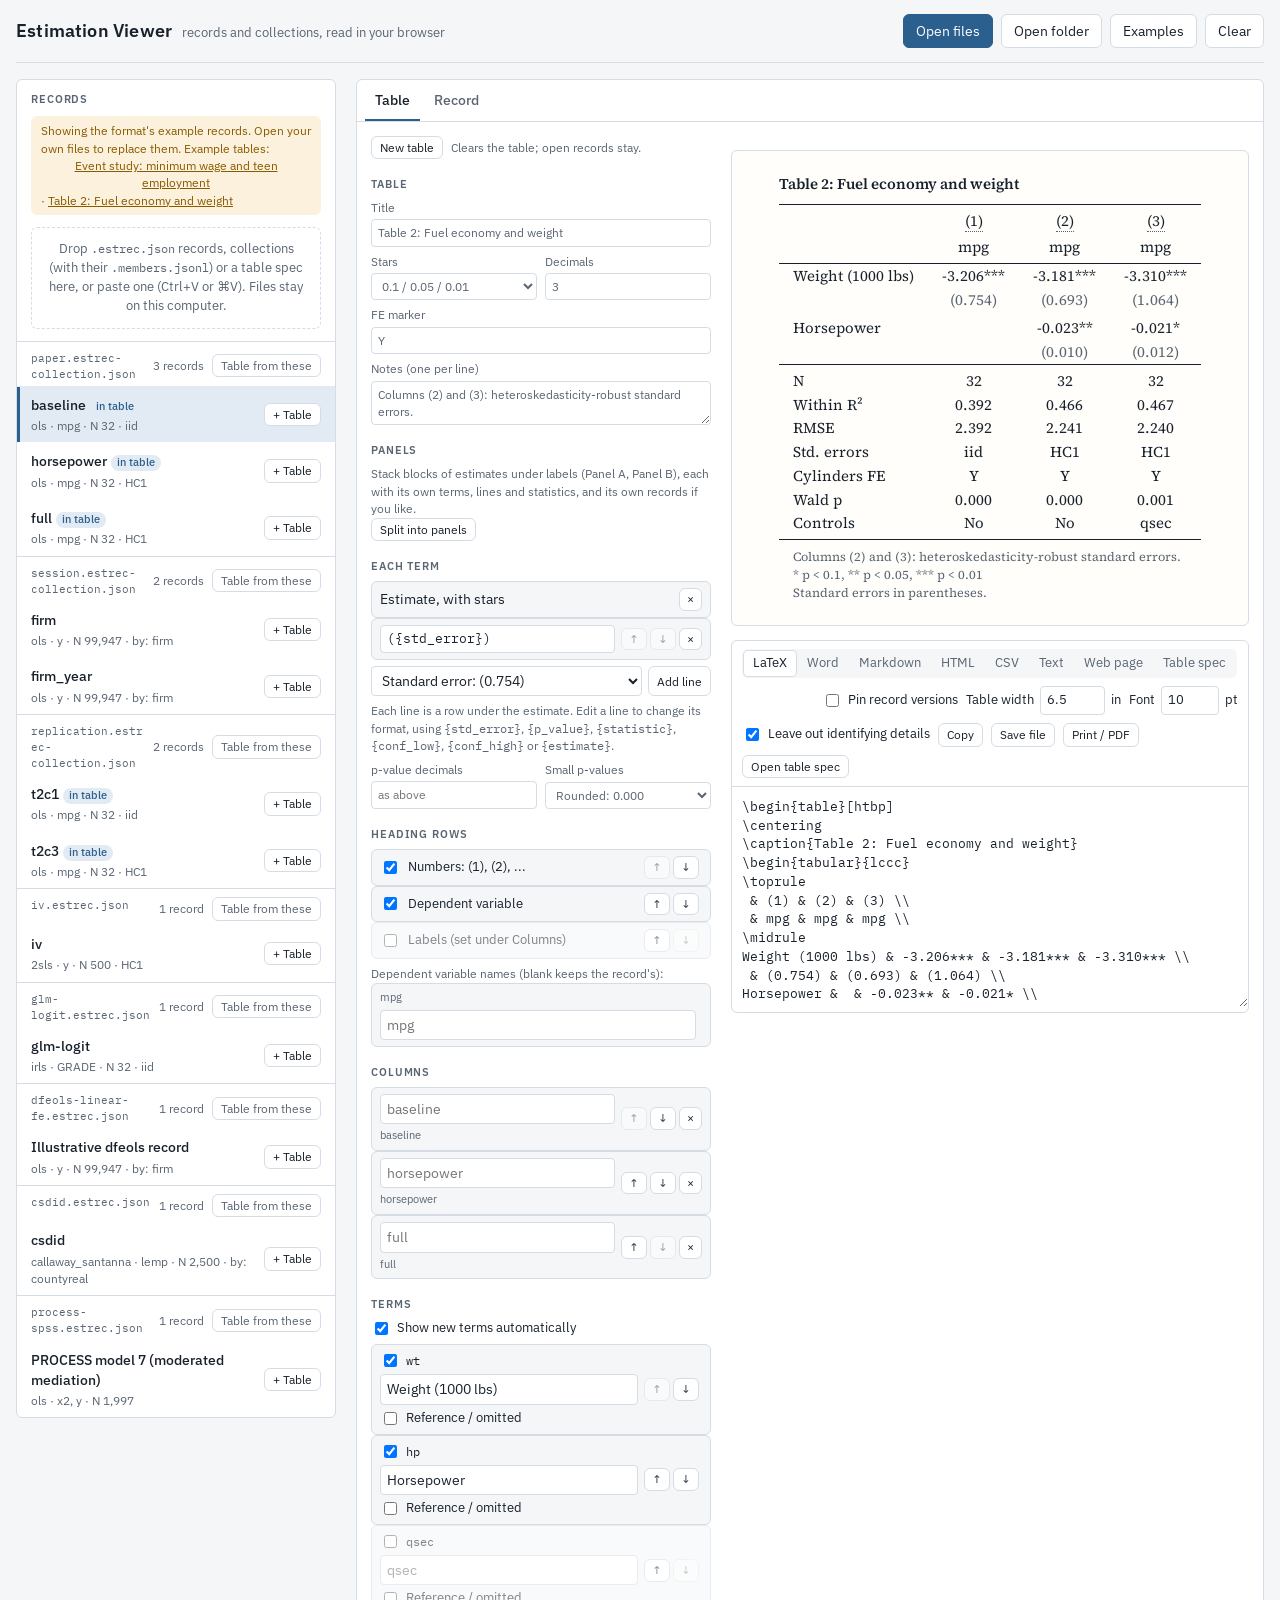
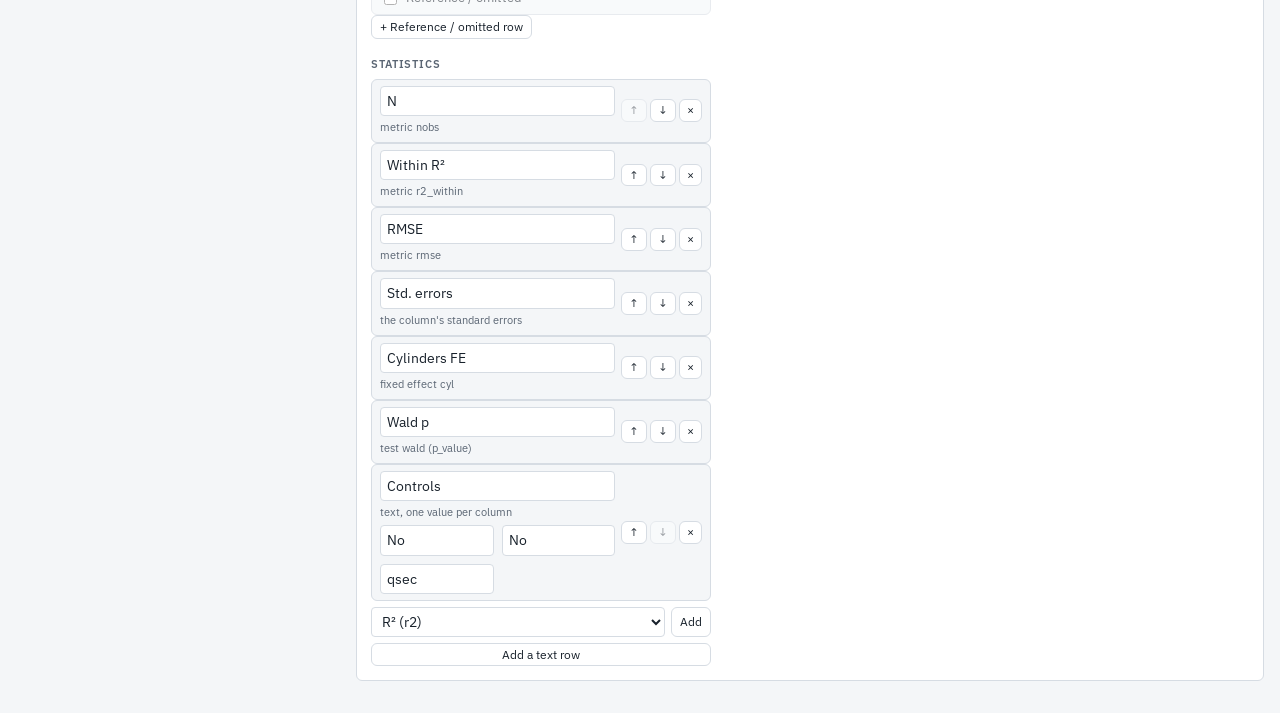
==== commit 5acee269: "Tables: panels (Panel A, Panel B) Spec `panels` (spec/table.md 4.1, schema): blocks of estimates und" ====
--- a/viewer/index.html
+++ b/viewer/index.html
@@ -154,6 +154,8 @@
 .spark-fields input[type=color] { width: 34px; height: 24px; padding: 0 2px; border: 1px solid var(--line); border-radius: var(--r); background: var(--bg); }
 table.estrec-table tbody tr.estimate:not(:first-child) th, table.estrec-table tbody tr.estimate:not(:first-child) td { padding-top: 6px; }
 table.estrec-table tr.first-stat th, table.estrec-table tr.first-stat td { border-top: 0.75px solid var(--ink); padding-top: 5px; }
+table.estrec-table tr.panel th { font-weight: normal; padding-top: 6px; }
+table.estrec-table tr.panel-rule th { border-top: 0.75px solid var(--ink); }
 table.estrec-table tbody tr:last-child th, table.estrec-table tbody tr:last-child td { border-bottom: 1.5px solid var(--ink); padding-bottom: 5px; }
 table.estrec-table tfoot td { font-size: 12.5px; color: var(--muted); padding-top: 8px; white-space: normal; text-align: left; }
 
@@ -269,7 +271,12 @@
           </fieldset>
 
           <fieldset>
-            <legend>Each term</legend>
+            <legend>Panels</legend>
+            <div id="panels"></div>
+          </fieldset>
+
+          <fieldset>
+            <legend id="lg-lines" data-base="Each term">Each term</legend>
             <div id="lines"></div>
             <div class="addrow">
               <select id="line-add" aria-label="Line to add">
@@ -302,19 +309,19 @@
           </fieldset>
 
           <fieldset>
-            <legend>Columns</legend>
+            <legend id="lg-columns" data-base="Columns">Columns</legend>
             <div id="columns"></div>
             <p class="empty" id="columns-empty">Add records with <b>+ Table</b> in the list.</p>
           </fieldset>
 
           <fieldset>
-            <legend>Terms</legend>
+            <legend id="lg-terms" data-base="Terms">Terms</legend>
             <label class="inline"><input type="checkbox" id="opt-unlisted"> Show new terms automatically</label>
             <div id="rows"></div>
           </fieldset>
 
           <fieldset>
-            <legend>Statistics</legend>
+            <legend id="lg-stats" data-base="Statistics">Statistics</legend>
             <div id="stats"></div>
             <div class="addrow">
               <select id="stat-add" aria-label="Statistic to add"></select>
@@ -471,7 +478,7 @@
 
 function clearAll() {
   state.items = []; state.jsonl = new Map(); state.pendingDocs = []; state.selected = null;
-  state.spec = null; state.examples = false; state.loadMsgs = [];
+  state.spec = null; state.examples = false; state.loadMsgs = []; state.edit = null;
   $("example-note").hidden = true;
 }
 
@@ -493,6 +500,7 @@
 function applySpec(spec, name) {
   state.spec = JSON.parse(JSON.stringify(spec));
   state.specName = name;
+  state.edit = null;
   showTab("table");
 }
 
@@ -557,6 +565,7 @@
 function tableFrom(items, file) {
   state.spec = freshSpec(items);
   state.specName = null;
+  state.edit = null;
   state.loadMsgs = [];
   renderAll();
   showTab("table");
@@ -566,6 +575,7 @@
 function newTable() {
   state.spec = E.newSpec([]);
   state.specName = null;
+  state.edit = null;
   state.loadMsgs = [];
   renderAll();
   showTab("table");
@@ -582,6 +592,10 @@
   // each estimate shows its interval under its standard error
   if (add.length > 1 && first === 1 && (s.uncertainty === undefined || s.uncertainty === "std_error")) s.uncertainty = ["std_error", "conf_int"];
   s.columns.push(...add);
+  // panels with their own columns get the same records (change them under Columns), and every
+  // text row a value per new column
+  for (const p of s.panels || []) if (p.columns) p.columns.push(...JSON.parse(JSON.stringify(add)));
+  for (const st of valueRows()) while (st.values.length < s.columns.length) st.values.push("");
   // and each equation's F test, when the record has one
   const hasF = (it.record.tests || []).some((t) => t.name === "f" && t.response);
   if (add.length > 1 && hasF && !(s.stats || []).some((x) => x.test === "f")) (s.stats = s.stats || []).push({ test: "f", label: "F" });
@@ -615,6 +629,91 @@
   [arr[i], arr[j]] = [arr[j], arr[i]];
 }
 
+// the part of the table that Each term, Columns, Terms and Statistics edit: the whole table
+// (state.edit null) or one of its panels
+function blk() {
+  const ps = (state.spec && state.spec.panels) || [];
+  if (state.edit === null || state.edit === undefined || !ps[state.edit]) { state.edit = null; return state.spec; }
+  return ps[state.edit];
+}
+// that part as it is drawn: a panel takes the table's settings it doesn't set, and only its own statistics
+function blkView() {
+  const b = blk();
+  if (b === state.spec) return b;
+  const v = Object.assign({}, state.spec);
+  for (const f of E.PANEL_FIELDS) if (f in b) v[f] = b[f];
+  v.columns = b.columns || state.spec.columns;
+  v.stats = b.stats || [];
+  return v;
+}
+// every text row (typed values per column): the table's and each panel's
+function valueRows() {
+  const s = state.spec;
+  return [s, ...(s.panels || [])].flatMap((x) => (x.stats || []).filter((st) => Array.isArray(st.values)));
+}
+
+function renderPanels() {
+  const box = $("panels");
+  box.replaceChildren();
+  const s = state.spec;
+  const ps = s.panels || [];
+  if (!ps.length) {
+    box.append(el("p", { class: "hint-line", text: "Stack blocks of estimates under labels (Panel A, Panel B), each with its own terms, lines and statistics, and its own records if you like." }),
+      el("button", { class: "btn small", type: "button", id: "panels-on", text: "Split into panels", onclick: () => { s.panels = [{ label: "Panel A" }, { label: "Panel B" }]; state.edit = 0; update(); } }));
+    return;
+  }
+  const cur = blk() === s ? null : blk();
+  const after = () => {
+    if (!ps.length) delete s.panels;
+    state.edit = cur && ps.includes(cur) ? ps.indexOf(cur) : null;
+    update();
+  };
+  const seg = el("div", { class: "seg", role: "group", "aria-label": "The part of the table the sections below edit" });
+  [[null, "Whole table"], ...ps.map((p, k) => [k, p.label || `Panel ${k + 1}`])].forEach(([k, text]) =>
+    seg.append(el("button", { type: "button", id: `edit-${k === null ? "table" : k}`, "aria-pressed": String(state.edit === k), text, onclick: () => { state.edit = k; update(); } })));
+  box.append(el("p", { class: "hint-line", text: "Each term, Columns, Terms and Statistics below edit:" }), seg);
+  ps.forEach((p, k) => {
+    const lab = el("input", { type: "text", id: `panel-label-${k}`, value: p.label || "", placeholder: `Panel ${String.fromCharCode(65 + k)}`, "aria-label": `Label for panel ${k + 1}` });
+    lab.addEventListener("input", () => { p.label = lab.value; update({ keepControls: true }); });
+    lab.addEventListener("change", () => update());
+    const own = E.PANEL_FIELDS.filter((f) => f in p);
+    const what = [p.columns ? "own columns" : "", own.length ? "own terms or lines" : "", (p.stats || []).length ? `${p.stats.length} statistics` : ""].filter(Boolean).join(" · ");
+    const reset = own.length ? el("button", { class: "btn small", type: "button", id: `panel-reset-${k}`, text: "Use the table's terms and lines",
+      onclick: () => { for (const f of E.PANEL_FIELDS) delete p[f]; update(); } }) : null;
+    box.append(el("div", { class: "item" }, el("div", { class: "fields" }, lab, what ? el("span", { class: "hint", text: what }) : null, reset), toolButtons(ps, k, after)));
+  });
+  box.append(el("button", { class: "btn small", type: "button", id: "panel-add", text: "+ Panel",
+    onclick: () => { ps.push({ label: `Panel ${String.fromCharCode(65 + ps.length)}` }); state.edit = ps.length - 1; update(); } }));
+}
+
+// a panel's columns: the table's, or its own records, one per column
+function renderPanelColumns(b) {
+  const box = $("columns");
+  $("columns-empty").hidden = true;
+  if (!b.columns) {
+    box.append(el("p", { class: "hint-line", text: "This panel shows the table's columns. Give it its own to show other records in the same columns (another outcome or sample, say)." }),
+      el("button", { class: "btn small", type: "button", id: "panel-own-cols", text: "Give this panel its own columns",
+        onclick: () => { b.columns = state.spec.columns.map((c) => { const x = JSON.parse(JSON.stringify(c)); delete x.header; return x; }); update(); } }));
+    return;
+  }
+  const known = new Set((state.spec.sources || []).map((x) => x.id));
+  b.columns.forEach((c, i) => {
+    const sel = el("select", { id: `pcol-rec-${i}`, "aria-label": `Record for column ${i + 1} in this panel` });
+    state.items.forEach((it, k) => sel.append(el("option", { value: String(k), text: `${recordName(it)} · ${it.file}` })));
+    const k = state.items.findIndex((x) => (x.record.meta || {}).id === c.record && (!c.source || x.source === c.source));
+    if (k < 0) sel.prepend(el("option", { value: "", text: `missing: ${c.record}` }));
+    sel.value = k < 0 ? "" : String(k);
+    sel.addEventListener("change", () => {
+      const it = state.items[Number(sel.value)];
+      if (!it) return;
+      b.columns[i] = Object.assign({ record: it.record.meta.id }, it.source && known.has(it.source) ? { source: it.source } : {});
+      update();
+    });
+    box.append(el("div", { class: "item" }, el("div", { class: "fields" }, el("span", { class: "hint", text: `(${i + 1})` }), sel), el("span")));
+  });
+  box.append(el("button", { class: "btn small", type: "button", id: "panel-table-cols", text: "Use the table's columns", onclick: () => { delete b.columns; update(); } }));
+}
+
 function toolButtons(arr, i, after, extra) {
   return el("div", { class: "tools" },
     el("button", { class: "btn icon", type: "button", "aria-label": "Move up", text: "↑", disabled: i === 0, onclick: () => { move(arr, i, -1); after(); } }),
@@ -623,7 +722,7 @@
 }
 
 function columnRecords(idx) {
-  return (state.spec.columns || []).map((c) => { const f = c.record ? (c.source && idx.get(c.source + "\u0000" + c.record)) || idx.get(c.record) : null; return f ? f.record : null; });
+  return (blkView().columns || []).map((c) => { const f = c.record ? (c.source && idx.get(c.source + "\u0000" + c.record)) || idx.get(c.record) : null; return f ? f.record : null; });
 }
 
 const HEAD_NAMES = { number: "Numbers: (1), (2), ...", response: "Dependent variable", label: "Labels (set under Columns)" };
@@ -680,6 +779,7 @@
 function renderColumns(idx) {
   const box = $("columns");
   box.replaceChildren();
+  if (blk() !== state.spec) { renderPanelColumns(blk()); return; }
   const cols = state.spec.columns;
   $("columns-empty").hidden = cols.length > 0;
   cols.forEach((c, i) => {
@@ -703,22 +803,23 @@
     const head = el("input", { type: "text", id: `col-head-${i}`, value: c.header || "", placeholder: auto || "Label", "aria-label": `Label for column ${i + 1}` });
     head.addEventListener("input", () => { if (head.value) c.header = head.value; else delete c.header; update({ keepControls: true }); });
     const name = f ? recordName(state.items.find((x) => (x.record.meta || {}).id === c.record) || { record: rec, member: f.member, file: "" }) : `missing: ${c.record}`;
-    // moving or removing a column carries the statistics rows' typed values with it
-    const values = () => (state.spec.stats || []).filter((st) => Array.isArray(st.values));
-    const shift = (d) => { const j = i + d; if (j < 0 || j >= cols.length) return; move(cols, i, d); for (const st of values()) move(st.values, i, d); update(); };
+    // moving or removing a column carries the statistics rows' typed values with it, and each
+    // panel's own column there
+    const owns = () => (state.spec.panels || []).filter((p) => Array.isArray(p.columns)).map((p) => p.columns);
+    const shift = (d) => { const j = i + d; if (j < 0 || j >= cols.length) return; move(cols, i, d); for (const st of valueRows()) move(st.values, i, d); for (const pc of owns()) move(pc, i, d); update(); };
     box.append(el("div", { class: "item" + (rec ? "" : " off") },
       el("div", { class: "fields" }, head, el("span", { class: "hint", text: columnPart(c) ? `${name} · ${columnPart(c)}` : name }), vs.length > 1 ? sel : null),
       el("div", { class: "tools" },
         el("button", { class: "btn icon", type: "button", "aria-label": "Move left", title: "Move left", text: "↑", disabled: i === 0, onclick: () => shift(-1) }),
         el("button", { class: "btn icon", type: "button", "aria-label": "Move right", title: "Move right", text: "↓", disabled: i === cols.length - 1, onclick: () => shift(1) }),
         el("button", { class: "btn icon", type: "button", "aria-label": `Remove column ${i + 1}`, title: "Remove this column", text: "×",
-          onclick: () => { cols.splice(i, 1); for (const st of values()) st.values.splice(i, 1); update(); } }))));
+          onclick: () => { cols.splice(i, 1); for (const st of valueRows()) st.values.splice(i, 1); for (const pc of owns()) pc.splice(i, 1); update(); } }))));
   });
 }
 
 // the terms as the builder shows them: listed rows, then (when shown) unlisted terms, then hidden ones
 function termRows(idx) {
-  const s = state.spec;
+  const s = blkView();
   const recs = columnRecords(idx);
   const all = [];
   recs.forEach((r, i) => {
@@ -745,7 +846,7 @@
 }
 
 function materializeRows(view) {
-  const s = state.spec;
+  const s = blk();
   s.rows = view.filter((r) => r.on).map((r) => {
     const row = r.names.length > 1 ? { terms: r.names } : { term: r.names[0] };
     if (r.label && r.label !== r.names[0]) row.label = r.label;
@@ -761,7 +862,7 @@
   const box = $("rows");
   box.replaceChildren();
   const view = termRows(idx);
-  $("opt-unlisted").checked = state.spec.keep_unlisted !== false;
+  $("opt-unlisted").checked = blkView().keep_unlisted !== false;
   if (!view.length) { box.append(el("p", { class: "empty", text: "No terms yet." })); return; }
   const after = () => { materializeRows(view); update(); };
   view.forEach((r, i) => {
@@ -813,7 +914,7 @@
 }
 
 function statCandidates(idx) {
-  const s = state.spec;
+  const s = blk();
   const recs = columnRecords(idx).filter(Boolean);
   const used = new Set((s.stats || []).map((x) => JSON.stringify(Object.fromEntries(Object.entries(x).filter(([k]) => ["metric", "vcov", "fixed_effect", "test", "value"].includes(k))))));
   const out = [];
@@ -854,14 +955,14 @@
 function renderStats(idx) {
   const box = $("stats");
   box.replaceChildren();
-  const s = state.spec;
+  const s = blk();
   s.stats = s.stats || [];
   s.stats.forEach((st, i) => {
     const lab = el("input", { type: "text", id: `stat-label-${i}`, value: st.label || "", placeholder: statLabel(st), "aria-label": "Row label" });
     lab.addEventListener("input", () => { if (lab.value) st.label = lab.value; else if (!("values" in st)) delete st.label; update({ keepControls: true }); });
     const fields = [lab, el("span", { class: "hint", text: statKind(st) })];
     if ("values" in st) {
-      const n = s.columns.length;
+      const n = state.spec.columns.length;
       while (st.values.length < n) st.values.push("");
       if (st.values.length > n) st.values.length = n;
       const grid = el("div", { class: "row2" });
@@ -915,28 +1016,29 @@
 
 // the lines under each estimate: spec.uncertainty as a list in the editor
 function lineList() {
-  const u = state.spec.uncertainty === undefined ? "std_error" : state.spec.uncertainty;
+  const v = blkView();
+  const u = v.uncertainty === undefined ? "std_error" : v.uncertainty;
   return u === null ? [] : Array.isArray(u) ? u.slice() : [u];
 }
 
 function setLines(arr) {
-  state.spec.uncertainty = arr.length === 0 ? null : arr.length === 1 ? arr[0] : arr.slice();
-  if (!arr.length) delete state.spec.estimate;  // a term needs something to show
+  const b = blk();
+  b.uncertainty = arr.length === 0 ? null : arr.length === 1 ? arr[0] : arr.slice();
+  if (!arr.length) { if (b === state.spec) delete b.estimate; else b.estimate = true; }  // a term needs something to show
 }
 
 function renderLines() {
   const box = $("lines");
   box.replaceChildren();
   const arr = lineList();
-  const s = state.spec;
-  const est = s.estimate !== false;
+  const est = blkView().estimate !== false;
   $("line-add-estimate").hidden = est;
   $("line-add-estimate").disabled = est;
   if ($("line-add").value === "estimate" && est) $("line-add").selectedIndex = 1;
   if (est) {
     // the estimate is the first line of each term; it can go, leaving the lines alone
     const drop = el("button", { class: "btn icon", type: "button", "aria-label": "Remove the estimate", text: "\u00d7", disabled: !arr.length,
-      title: arr.length ? "Show only the lines below" : "Add another line first", onclick: () => { s.estimate = false; update(); } });
+      title: arr.length ? "Show only the lines below" : "Add another line first", onclick: () => { blk().estimate = false; update(); } });
     box.append(el("div", { class: "item" }, el("div", { class: "fields" }, el("span", { text: "Estimate, with stars" })), el("div", { class: "tools" }, drop)));
   }
   if (!arr.length) box.append(el("p", { class: "empty", text: "No lines: estimates only." }));
@@ -986,7 +1088,12 @@
     return;
   }
   const idx = index();
-  if (!keepControls) { writeOptions(); renderLines(); renderHeads(); renderResponses(idx); renderColumns(idx); renderRows(idx); renderStats(idx); }
+  if (!keepControls) {
+    writeOptions(); renderPanels(); renderLines(); renderHeads(); renderResponses(idx); renderColumns(idx); renderRows(idx); renderStats(idx);
+    // the sections a panel can set say which part they edit
+    const b = blk(), named = b === state.spec ? ((state.spec.panels || []).length ? "whole table" : "") : b.label || `panel ${state.edit + 1}`;
+    for (const id of ["lg-lines", "lg-columns", "lg-terms", "lg-stats"]) $(id).textContent = $(id).dataset.base + (named ? ` \u2014 ${named}` : "");
+  }
   if (!state.spec.columns.length) {
     $("preview").replaceChildren(el("p", { class: "empty", text: "No columns yet: add records with + Table." }));
     lastTable = null; renderExport(); return;
@@ -1243,13 +1350,13 @@
 $("line-add-btn").addEventListener("click", () => {
   const arr = lineList();
   const v = $("line-add").value;
-  if (v === "estimate") { delete state.spec.estimate; update(); return; }
+  if (v === "estimate") { const b = blk(); if (b === state.spec) delete b.estimate; else b.estimate = true; update(); return; }
   arr.push(v === "sparkline" ? { sparkline: { color: E.SPARK_COLOR, scale: "column" } } : v);
   setLines(arr);
   update();
 });
 $("opt-unlisted").addEventListener("change", () => {
-  const s = state.spec;
+  const s = blk();
   if ($("opt-unlisted").checked) s.keep_unlisted = true;
   else { materializeRows(termRows(index())); }
   update();
@@ -1261,14 +1368,16 @@
 $("stat-add-btn").addEventListener("click", () => {
   const c = ($("stat-add")._cands || [])[Number($("stat-add").value)];
   if (!c) return;
-  state.spec.stats = state.spec.stats || [];
-  state.spec.stats.push(Object.assign({}, c.o));
+  const b = blk();
+  b.stats = b.stats || [];
+  b.stats.push(Object.assign({}, c.o));
   update();
 });
 $("stat-text").addEventListener("click", () => {
-  const s = ensureSpec();
-  s.stats = s.stats || [];
-  s.stats.push({ label: "Controls", values: s.columns.map(() => "") });
+  ensureSpec();
+  const b = blk();
+  b.stats = b.stats || [];
+  b.stats.push({ label: "Controls", values: state.spec.columns.map(() => "") });
   update();
 });
 $("formats").addEventListener("click", (e) => {
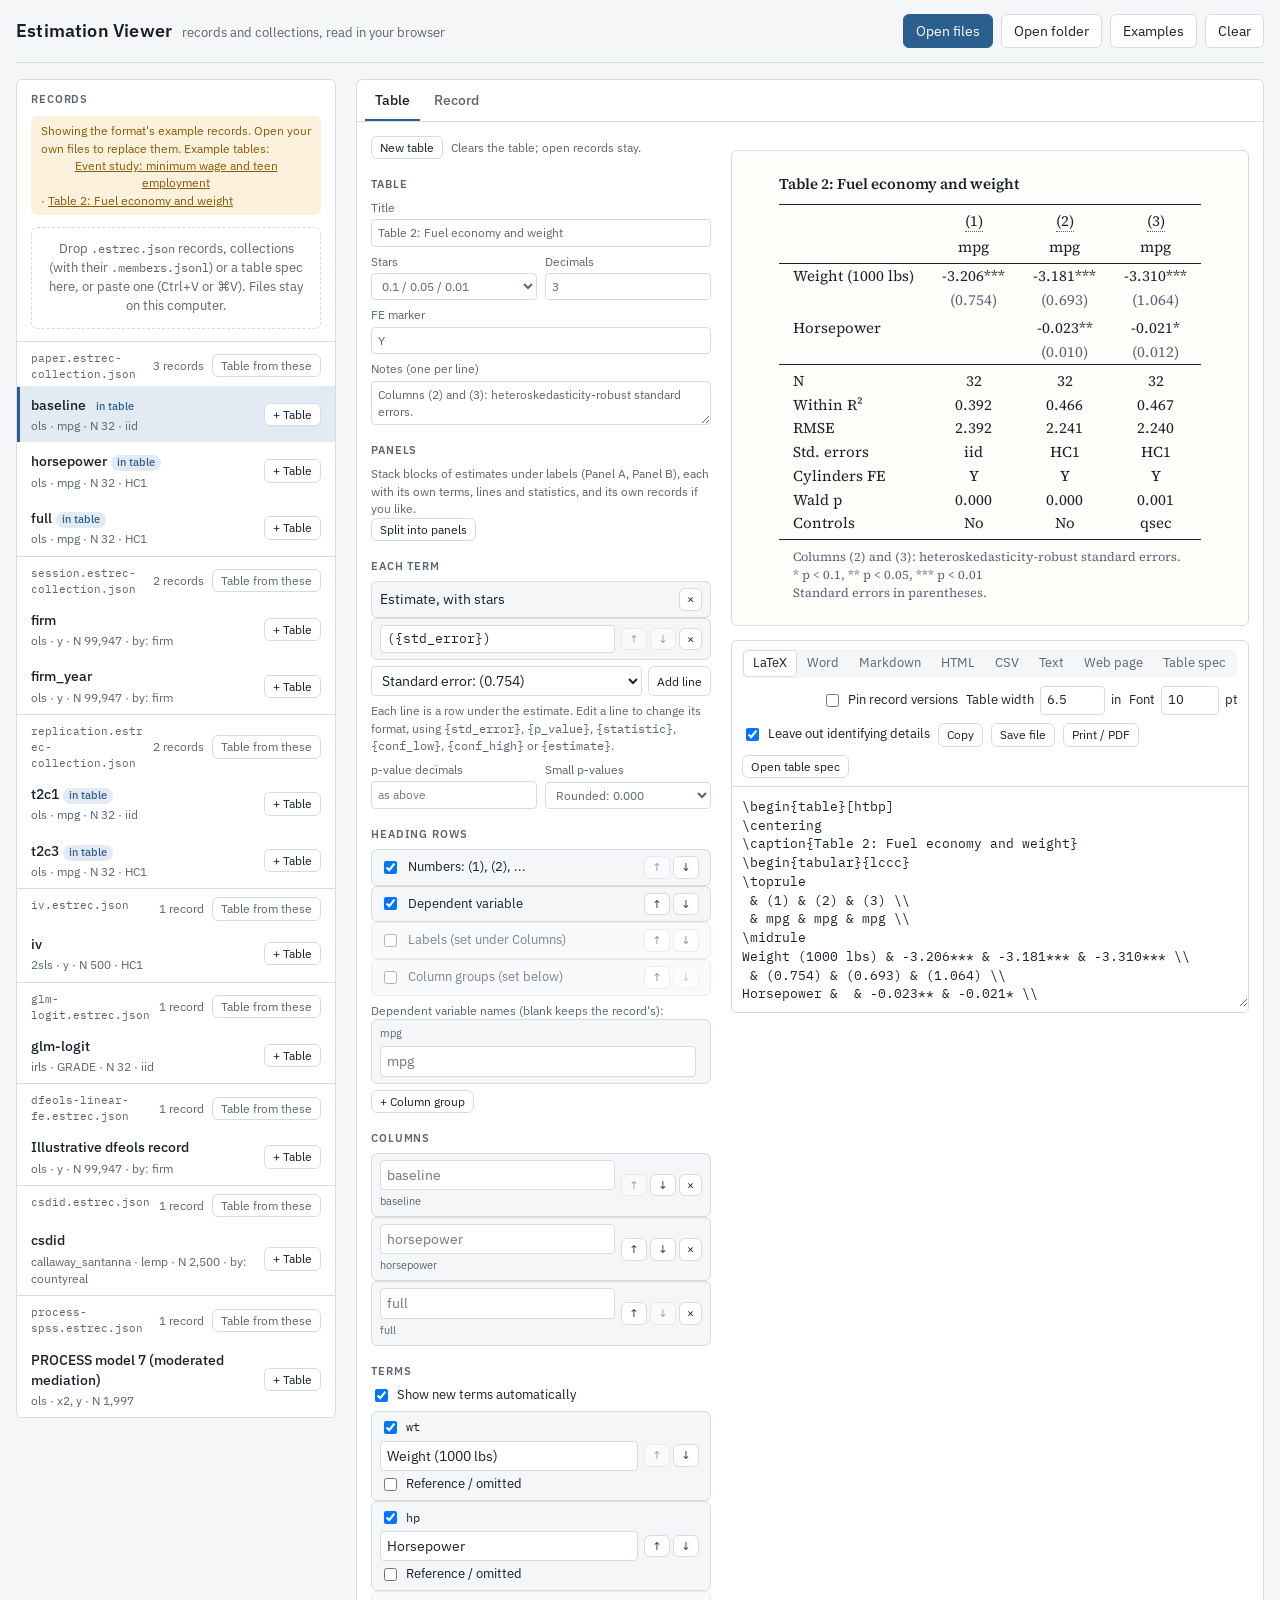
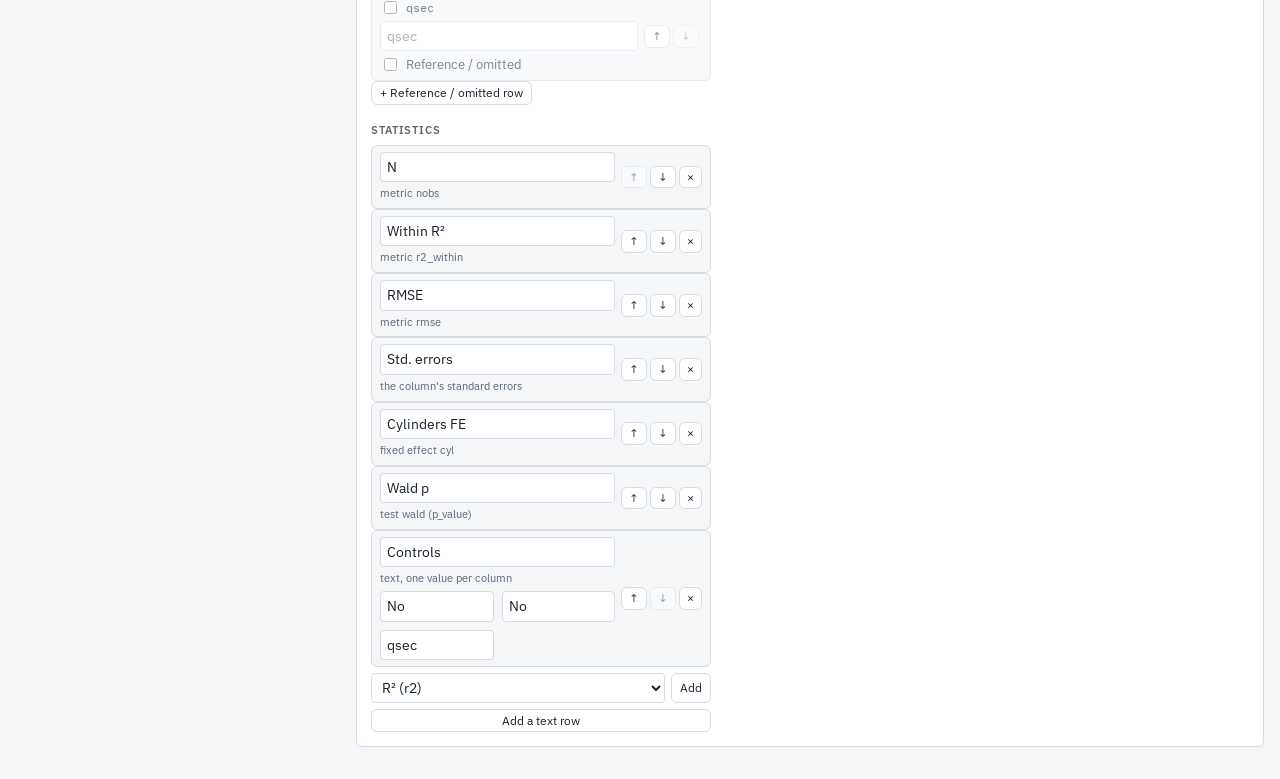
==== commit 79671d71: "Tables: column groups (spanners) Spec `spanners` (spec/table.md 3.2, schema): [{label, columns: [fir" ====
--- a/viewer/index.html
+++ b/viewer/index.html
@@ -156,6 +156,7 @@
 table.estrec-table tr.first-stat th, table.estrec-table tr.first-stat td { border-top: 0.75px solid var(--ink); padding-top: 5px; }
 table.estrec-table tr.panel th { font-weight: normal; padding-top: 6px; }
 table.estrec-table tr.panel-rule th { border-top: 0.75px solid var(--ink); }
+table.estrec-table th.spanner { background: linear-gradient(var(--ink), var(--ink)) center bottom / calc(100% - 10px) 0.75px no-repeat; }
 table.estrec-table tbody tr:last-child th, table.estrec-table tbody tr:last-child td { border-bottom: 1.5px solid var(--ink); padding-bottom: 5px; }
 table.estrec-table tfoot td { font-size: 12.5px; color: var(--muted); padding-top: 8px; white-space: normal; text-align: left; }
 
@@ -306,6 +307,7 @@
             <legend>Heading rows</legend>
             <div id="heads"></div>
             <div id="responses"></div>
+            <div id="spanners"></div>
           </fieldset>
 
           <fieldset>
@@ -725,18 +727,20 @@
   return (blkView().columns || []).map((c) => { const f = c.record ? (c.source && idx.get(c.source + "\u0000" + c.record)) || idx.get(c.record) : null; return f ? f.record : null; });
 }
 
-const HEAD_NAMES = { number: "Numbers: (1), (2), ...", response: "Dependent variable", label: "Labels (set under Columns)" };
+const HEAD_NAMES = { number: "Numbers: (1), (2), ...", response: "Dependent variable", label: "Labels (set under Columns)", spanner: "Column groups (set below)" };
+// the heading rows shown when the spec doesn't list them: column groups on top when there are any
+const defaultHead = (s) => [...((s.spanners || []).length ? ["spanner"] : []), ...E.DEFAULT_HEAD];
 
 // heading rows: the ones shown, top to bottom, then the ones switched off
 function renderHeads() {
   const box = $("heads");
   box.replaceChildren();
   const s = state.spec;
-  const on = (s.head || E.DEFAULT_HEAD).slice();
+  const on = (s.head || defaultHead(s)).slice();
   const view = [...on, ...E.HEAD_KINDS.filter((k) => !on.includes(k))];
   const save = () => {
     const head = view.filter((k) => on.includes(k));
-    if (head.join() === E.DEFAULT_HEAD.join()) delete s.head; else s.head = head;
+    if (head.join() === defaultHead(s).join()) delete s.head; else s.head = head;
     update();
   };
   view.forEach((k, i) => {
@@ -762,7 +766,7 @@
     const n = E.columnResponse(c, f.record, rows, {});
     if (n && !names.includes(n)) names.push(n);
   });
-  if (!names.length || !(s.head || E.DEFAULT_HEAD).includes("response")) return;
+  if (!names.length || !(s.head || defaultHead(s)).includes("response")) return;
   box.append(el("p", { class: "hint-line", text: "Dependent variable names (blank keeps the record's):" }));
   names.forEach((n, i) => {
     const inp = el("input", { type: "text", id: `resp-${i}`, value: (s.response_labels || {})[n] || "", placeholder: n, "aria-label": `Name shown for ${n}` });
@@ -774,6 +778,48 @@
     });
     box.append(el("div", { class: "item" }, el("label", { class: "fields" }, el("span", { class: "hint", text: n }), inp), el("span")));
   });
+}
+
+// column groups: a label over a run of columns (numbered as the headings), with a rule under it
+function renderSpanners() {
+  const box = $("spanners");
+  box.replaceChildren();
+  const s = state.spec;
+  const n = s.columns.length;
+  const groups = s.spanners || [];
+  const save = () => { if (!groups.length) delete s.spanners; else s.spanners = groups; update(); };
+  if (groups.length) box.append(el("p", { class: "hint-line", text: "Column groups: a label over columns, first to last:" }));
+  groups.forEach((g, i) => {
+    const lab = el("input", { type: "text", id: `span-label-${i}`, value: g.label, "aria-label": `Label of column group ${i + 1}` });
+    lab.addEventListener("input", () => { g.label = lab.value; update({ keepControls: true }); });
+    const num = (k, what) => {
+      const inp = el("input", { type: "number", id: `span-${what}-${i}`, min: "1", max: String(n), value: String(g.columns[k]), style: "width:4em", "aria-label": `${what === "first" ? "First" : "Last"} column of group ${i + 1}` });
+      inp.addEventListener("change", () => { const v = parseInt(inp.value, 10); if (Number.isInteger(v)) { g.columns[k] = v; save(); } });
+      return inp;
+    };
+    box.append(el("div", { class: "item" }, el("div", { class: "fields" }, lab, el("span", { class: "hint", text: "columns" }), num(0, "first"), el("span", { text: "to" }), num(1, "last")),
+      el("div", { class: "tools" }, el("button", { class: "btn icon", type: "button", "aria-label": `Remove column group ${i + 1}`, text: "\u00d7", onclick: () => { groups.splice(i, 1); save(); } }))));
+  });
+  // a new group over the first column no group has
+  const used = new Set(groups.flatMap((g) => Array.from({ length: g.columns[1] - g.columns[0] + 1 }, (_, k) => g.columns[0] + k)));
+  let free = 1;
+  while (used.has(free)) free++;
+  box.append(el("button", { class: "btn small", type: "button", id: "span-add", text: "+ Column group", disabled: !n || free > n,
+    title: "A label over a run of columns, with a rule under it (OLS over (1)-(2), say)",
+    onclick: () => { groups.push({ label: "Group", columns: [free, free] }); save(); } }));
+}
+
+// removing column i (from 0): groups after it move left, a group holding it shrinks, an empty one goes
+function dropFromSpanners(i) {
+  const s = state.spec;
+  if (!s.spanners) return;
+  const c = i + 1;
+  for (const g of s.spanners) {
+    if (c < g.columns[0]) { g.columns[0]--; g.columns[1]--; }
+    else if (c <= g.columns[1]) g.columns[1]--;
+  }
+  s.spanners = s.spanners.filter((g) => g.columns[0] <= g.columns[1]);
+  if (!s.spanners.length) delete s.spanners;
 }
 
 function renderColumns(idx) {
@@ -813,7 +859,7 @@
         el("button", { class: "btn icon", type: "button", "aria-label": "Move left", title: "Move left", text: "↑", disabled: i === 0, onclick: () => shift(-1) }),
         el("button", { class: "btn icon", type: "button", "aria-label": "Move right", title: "Move right", text: "↓", disabled: i === cols.length - 1, onclick: () => shift(1) }),
         el("button", { class: "btn icon", type: "button", "aria-label": `Remove column ${i + 1}`, title: "Remove this column", text: "×",
-          onclick: () => { cols.splice(i, 1); for (const st of valueRows()) st.values.splice(i, 1); for (const pc of owns()) pc.splice(i, 1); update(); } }))));
+          onclick: () => { cols.splice(i, 1); for (const st of valueRows()) st.values.splice(i, 1); for (const pc of owns()) pc.splice(i, 1); dropFromSpanners(i); update(); } }))));
   });
 }
 
@@ -1089,7 +1135,7 @@
   }
   const idx = index();
   if (!keepControls) {
-    writeOptions(); renderPanels(); renderLines(); renderHeads(); renderResponses(idx); renderColumns(idx); renderRows(idx); renderStats(idx);
+    writeOptions(); renderPanels(); renderLines(); renderHeads(); renderResponses(idx); renderSpanners(); renderColumns(idx); renderRows(idx); renderStats(idx);
     // the sections a panel can set say which part they edit
     const b = blk(), named = b === state.spec ? ((state.spec.panels || []).length ? "whole table" : "") : b.label || `panel ${state.edit + 1}`;
     for (const id of ["lg-lines", "lg-columns", "lg-terms", "lg-stats"]) $(id).textContent = $(id).dataset.base + (named ? ` \u2014 ${named}` : "");
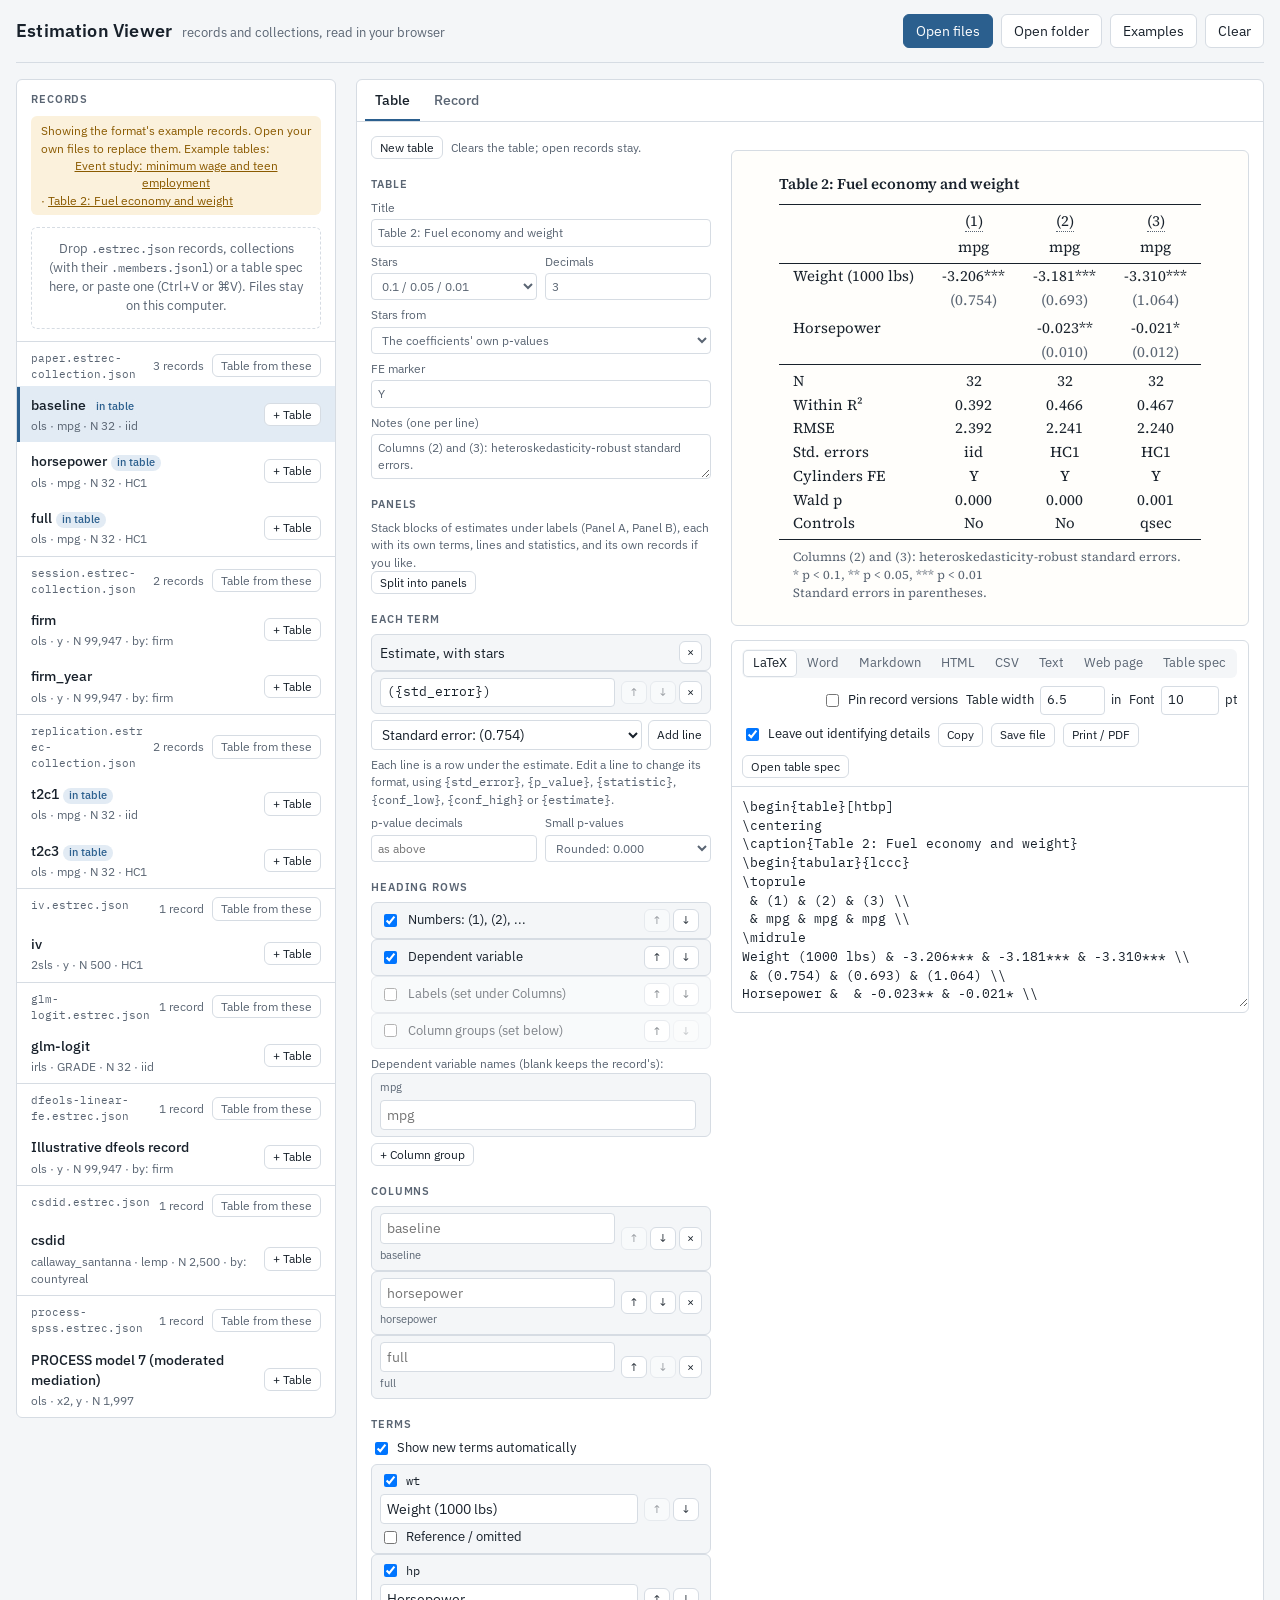
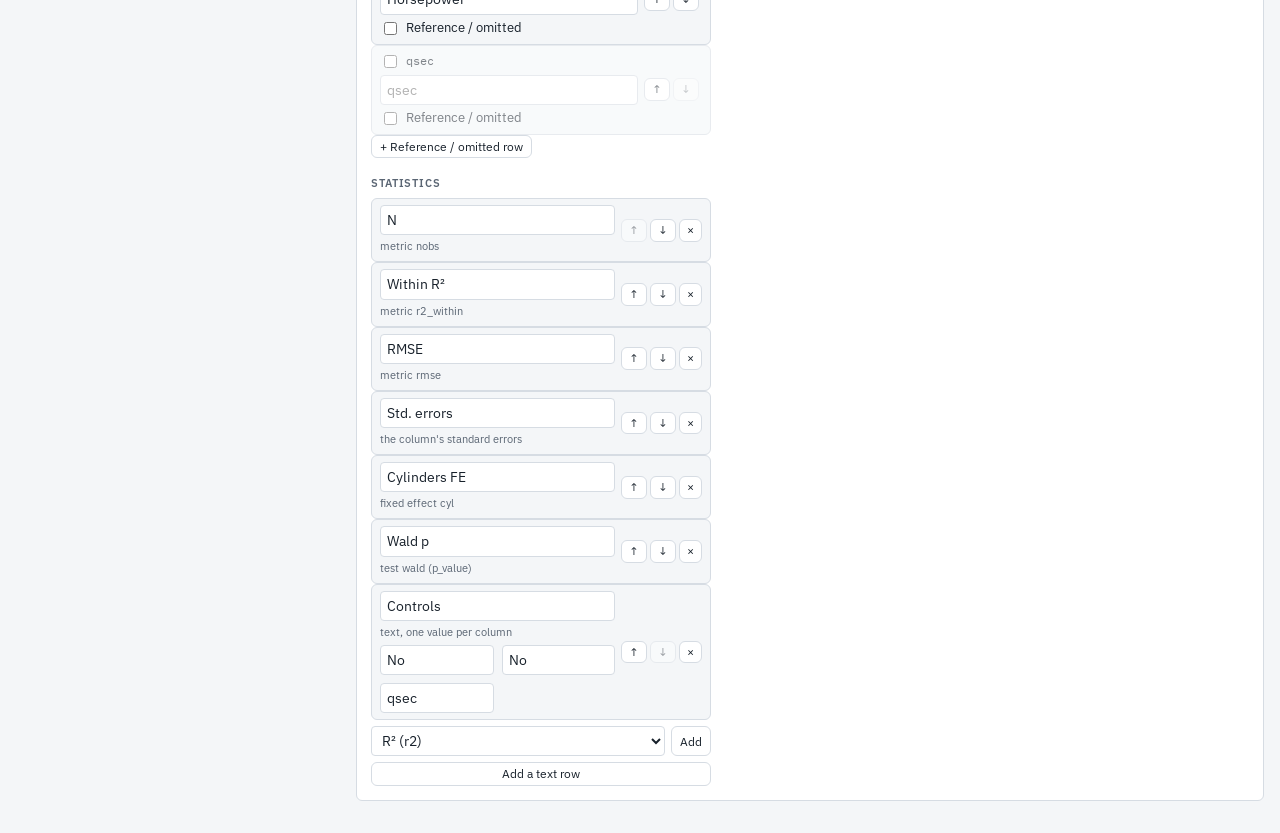
==== commit 8c04cd7d: "Tables: stars from another p-value (significance) Spec `significance` (spec/table.md 5.1, schema), p" ====
--- a/viewer/index.html
+++ b/viewer/index.html
@@ -267,6 +267,7 @@
               </label>
               <label class="stack">Decimals<input type="number" id="opt-digits" min="0" max="8" value="3"></label>
             </div>
+            <label class="stack" title="The p-value the stars use: the coefficients' own, or another the records hold (adjusted for multiple testing, from resampling, or a test about each term)">Stars from<select id="opt-sig"></select></label>
             <label class="stack">FE marker<input type="text" id="opt-feyes" value="Y"></label>
             <label class="stack">Notes (one per line)<textarea id="opt-notes" rows="2"></textarea></label>
           </fieldset>
@@ -287,6 +288,7 @@
                 <option value="({statistic})">t / z statistic: (-4.25)</option>
                 <option value="[{conf_low}, {conf_high}]">Confidence interval: [-4.75, -1.66]</option>
                 <option value="p = {p_value}">p-value: p = 0.012</option>
+                <option value="[{star_p}]">p-value of the stars: [0.012] (as Stars from)</option>
                 <option value="sparkline">Interval sparkline: a small plot of the interval</option>
               </select>
               <button class="btn small" id="line-add-btn" type="button">Add line</button>
@@ -845,6 +847,14 @@
       else { const v = vs[Number(sel.value)]; c.vcov = vs.filter((x) => x.type === v.type).length === 1 ? v.type : Number(sel.value); }
       update();
     });
+    // the stars' p-values for this column, when the records offer a choice
+    const choices = sigChoices(idx);
+    let sigSel = null;
+    if (choices.length > 1 || "significance" in c) {
+      sigSel = el("select", { id: `col-sig-${i}`, "aria-label": `Stars from, column ${i + 1}` });
+      fillSigSelect(sigSel, choices, "significance" in c ? JSON.stringify(c.significance) : "table", [{ value: "table", text: "Stars: as the table" }]);
+      sigSel.addEventListener("change", () => { if (sigSel.value === "table") delete c.significance; else c.significance = JSON.parse(sigSel.value); update({ keepControls: true }); });
+    }
     const auto = (f && ((f.member || {}).label || (rec.meta || {}).title)) || "";
     const head = el("input", { type: "text", id: `col-head-${i}`, value: c.header || "", placeholder: auto || "Label", "aria-label": `Label for column ${i + 1}` });
     head.addEventListener("input", () => { if (head.value) c.header = head.value; else delete c.header; update({ keepControls: true }); });
@@ -854,7 +864,7 @@
     const owns = () => (state.spec.panels || []).filter((p) => Array.isArray(p.columns)).map((p) => p.columns);
     const shift = (d) => { const j = i + d; if (j < 0 || j >= cols.length) return; move(cols, i, d); for (const st of valueRows()) move(st.values, i, d); for (const pc of owns()) move(pc, i, d); update(); };
     box.append(el("div", { class: "item" + (rec ? "" : " off") },
-      el("div", { class: "fields" }, head, el("span", { class: "hint", text: columnPart(c) ? `${name} · ${columnPart(c)}` : name }), vs.length > 1 ? sel : null),
+      el("div", { class: "fields" }, head, el("span", { class: "hint", text: columnPart(c) ? `${name} · ${columnPart(c)}` : name }), vs.length > 1 ? sel : null, sigSel),
       el("div", { class: "tools" },
         el("button", { class: "btn icon", type: "button", "aria-label": "Move left", title: "Move left", text: "↑", disabled: i === 0, onclick: () => shift(-1) }),
         el("button", { class: "btn icon", type: "button", "aria-label": "Move right", title: "Move right", text: "↓", disabled: i === cols.length - 1, onclick: () => shift(1) }),
@@ -1029,6 +1039,37 @@
   $("stat-add-btn").disabled = !cands.length;
 }
 
+// where the stars' p-values can come from, among what the table's records hold: the
+// coefficients' own, the rows' adjusted or resampling p-values, a test about each term
+function sigChoices(idx) {
+  const s = state.spec;
+  const recs = [s, ...(s.panels || [])].flatMap((x) => x.columns || []).map((c) => {
+    const f = c.record ? (c.source && idx.get(c.source + "\u0000" + c.record)) || idx.get(c.record) : null;
+    return f ? f.record : null;
+  }).filter(Boolean);
+  const out = [{ v: null, text: "The coefficients' own p-values" }];
+  const params = recs.flatMap((r) => r.parameters || []);
+  if (params.some((p) => p.p_value_adjusted !== undefined && p.p_value_adjusted !== null)) out.push({ v: "p_value_adjusted", text: "Adjusted for multiple testing" });
+  if (params.some((p) => p.resampling && p.resampling.p_value !== undefined)) out.push({ v: "resampling", text: "Resampling (bootstrap, permutation)" });
+  const seen = new Set();
+  for (const r of recs) for (const t of r.tests || []) {
+    if (!Array.isArray(t.terms) || t.terms.length !== 1) continue;
+    const key = t.label || t.name;
+    if (!key) continue;
+    if (!seen.has(key)) { seen.add(key); out.push({ v: { test: key }, text: `Test ${key}: p-value` }); }
+    if (t.p_value_adjusted !== undefined && !seen.has(key + "\u0000adj")) { seen.add(key + "\u0000adj"); out.push({ v: { test: key, value: "p_value_adjusted" }, text: `Test ${key}: adjusted p-value` }); }
+  }
+  return out;
+}
+
+function fillSigSelect(sel, choices, current, extra) {
+  sel.replaceChildren();
+  for (const x of extra || []) sel.append(el("option", { value: x.value, text: x.text }));
+  for (const c of choices) sel.append(el("option", { value: JSON.stringify(c.v), text: c.text }));
+  if (current !== undefined && ![...sel.options].some((o) => o.value === current)) sel.append(el("option", { value: current, text: `${current} (not in these records)` }));
+  if (current !== undefined) sel.value = current;
+}
+
 function readOptions() {
   const s = state.spec;
   const t = $("opt-title").value.trim();
@@ -1046,6 +1087,7 @@
   if (!Object.keys(s.format).length) delete s.format;
   const notes = $("opt-notes").value.split("\n").map((x) => x.trim()).filter(Boolean);
   if (notes.length) s.notes = notes; else delete s.notes;
+  if ($("opt-sig").value) { const v = JSON.parse($("opt-sig").value); if (v === null) delete s.significance; else s.significance = v; }
 }
 
 function writeOptions() {
@@ -1058,6 +1100,7 @@
   $("opt-pdigits").value = (s.format || {}).p_digits !== undefined ? s.format.p_digits : "";
   $("opt-pstyle").value = (s.format || {}).p_style === "less_than" ? "less_than" : "fixed";
   $("opt-notes").value = (s.notes || []).join("\n");
+  fillSigSelect($("opt-sig"), sigChoices(index()), JSON.stringify(s.significance === undefined ? null : s.significance));
 }
 
 // the lines under each estimate: spec.uncertainty as a list in the editor
@@ -1392,7 +1435,7 @@
   } catch (err) { state.loadMsgs = [{ level: "error", message: err.message }]; renderTable(); }
 });
 for (const id of ["opt-title", "opt-notes", "opt-feyes", "opt-digits", "opt-pdigits"]) $(id).addEventListener("input", () => update({ keepControls: true }));
-for (const id of ["opt-stars", "opt-pstyle"]) $(id).addEventListener("change", () => update({ keepControls: true }));
+for (const id of ["opt-stars", "opt-pstyle", "opt-sig"]) $(id).addEventListener("change", () => update({ keepControls: true }));
 $("line-add-btn").addEventListener("click", () => {
   const arr = lineList();
   const v = $("line-add").value;
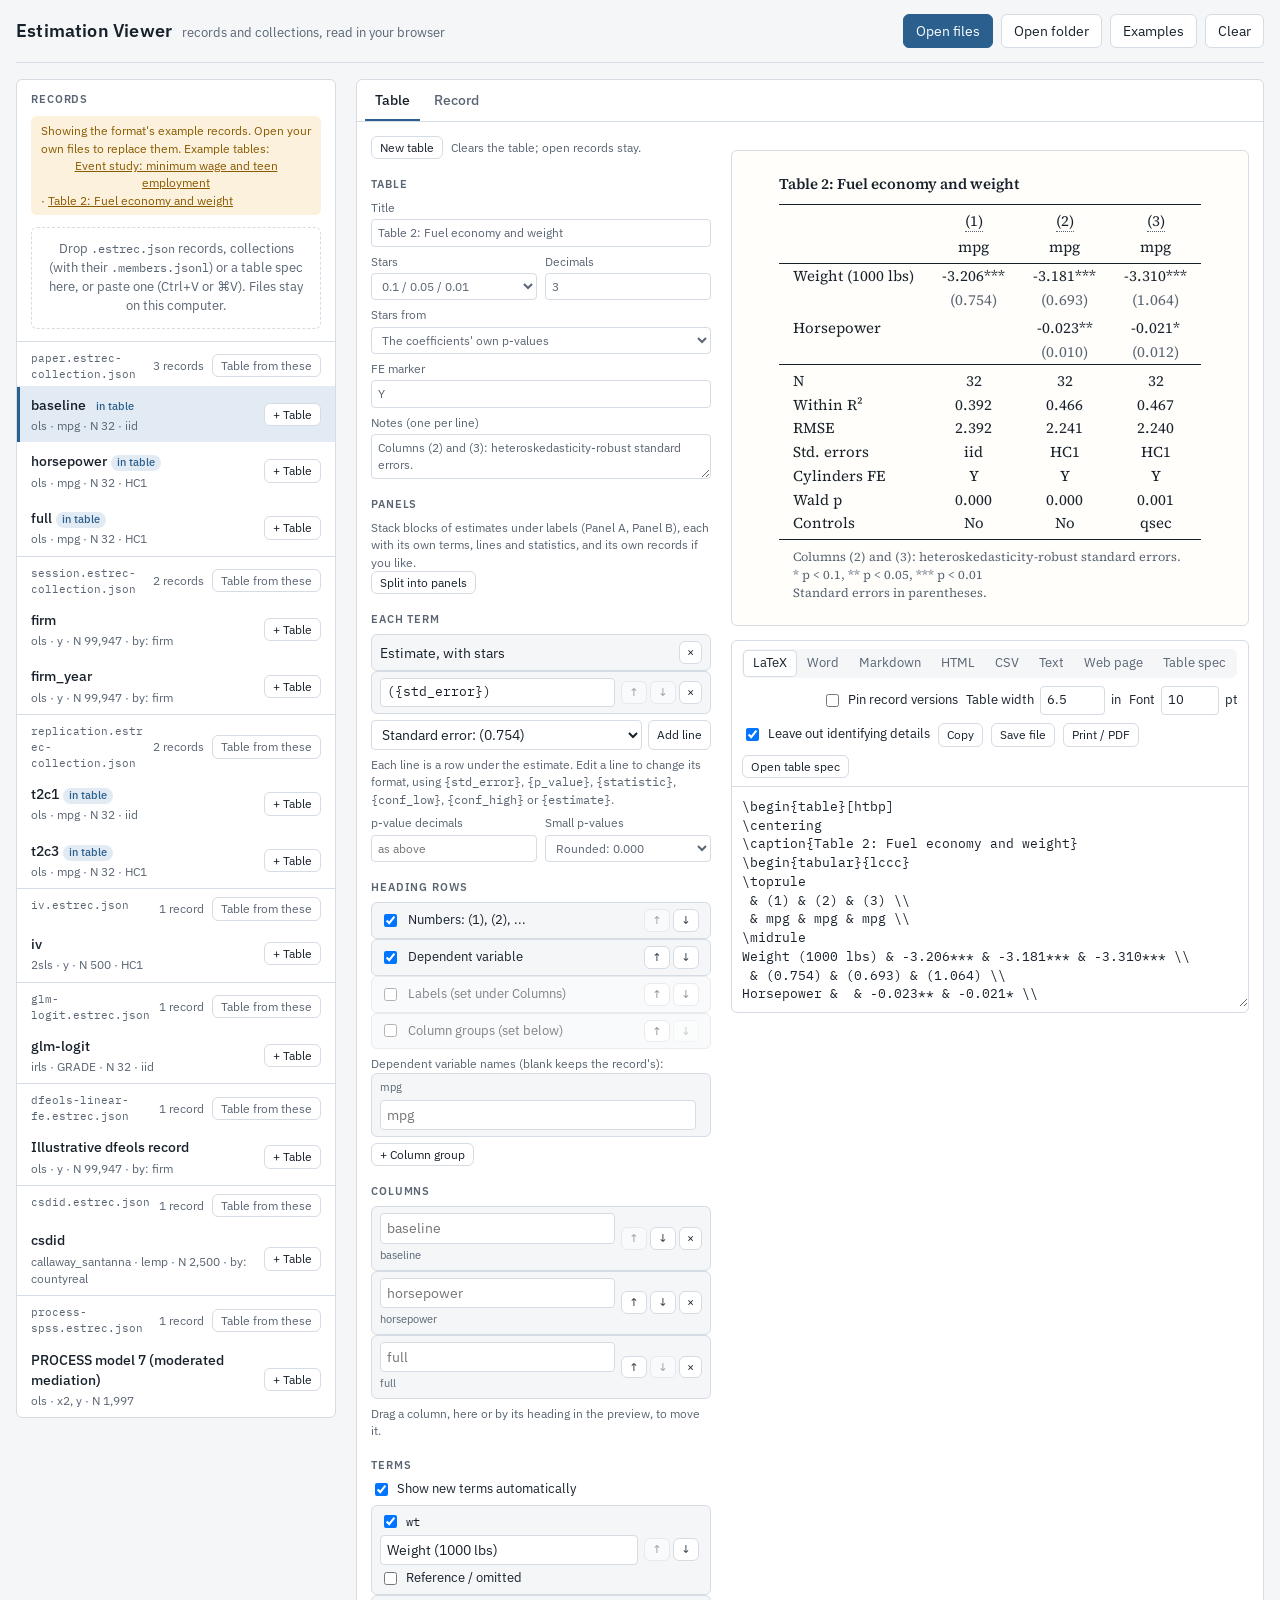
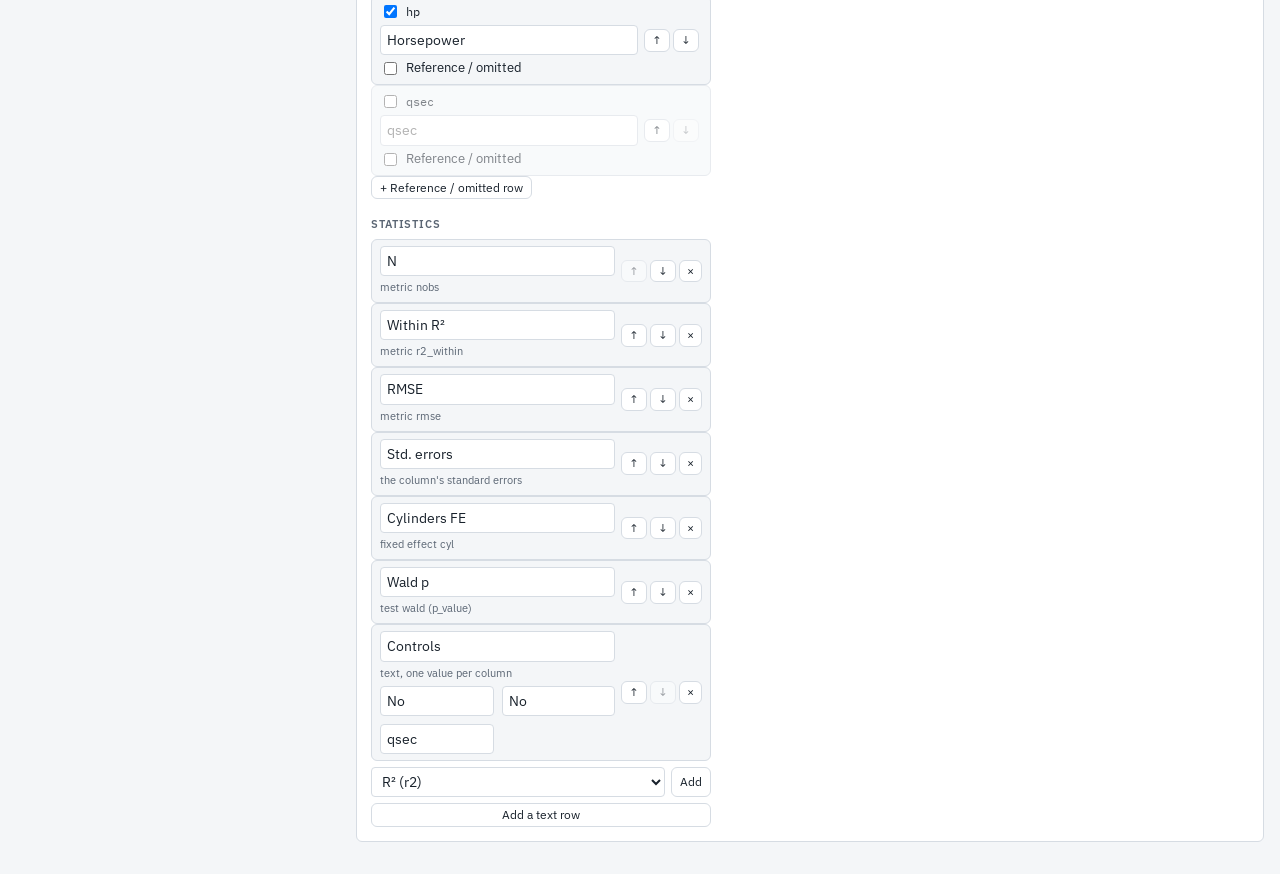
==== commit 82f3aa26: "Viewer: drag columns to reorder; headings link past column groups Drag a column's item under Columns" ====
--- a/viewer/index.html
+++ b/viewer/index.html
@@ -156,6 +156,9 @@
 table.estrec-table tr.first-stat th, table.estrec-table tr.first-stat td { border-top: 0.75px solid var(--ink); padding-top: 5px; }
 table.estrec-table tr.panel th { font-weight: normal; padding-top: 6px; }
 table.estrec-table tr.panel-rule th { border-top: 0.75px solid var(--ink); }
+.drop-target { outline: 2px dashed var(--accent); outline-offset: -2px; }
+.dragged { opacity: 0.5; }
+#columns .item[draggable="true"] { cursor: grab; }
 table.estrec-table th.spanner { background: linear-gradient(var(--ink), var(--ink)) center bottom / calc(100% - 10px) 0.75px no-repeat; }
 table.estrec-table tbody tr:last-child th, table.estrec-table tbody tr:last-child td { border-bottom: 1.5px solid var(--ink); padding-bottom: 5px; }
 table.estrec-table tfoot td { font-size: 12.5px; color: var(--muted); padding-top: 8px; white-space: normal; text-align: left; }
@@ -316,6 +319,7 @@
             <legend id="lg-columns" data-base="Columns">Columns</legend>
             <div id="columns"></div>
             <p class="empty" id="columns-empty">Add records with <b>+ Table</b> in the list.</p>
+            <p class="hint-line">Drag a column, here or by its heading in the preview, to move it.</p>
           </fieldset>
 
           <fieldset>
@@ -822,6 +826,35 @@
   }
   s.spanners = s.spanners.filter((g) => g.columns[0] <= g.columns[1]);
   if (!s.spanners.length) delete s.spanners;
+}
+
+// moving column i to position j (from 0): its text-row values and each panel's own column go with it
+function moveColumn(i, j) {
+  const s = state.spec;
+  const n = s.columns.length;
+  if (i === j || !(i >= 0 && i < n && j >= 0 && j < n)) return;
+  const mv = (arr) => { const [x] = arr.splice(i, 1); arr.splice(j, 0, x); };
+  mv(s.columns);
+  for (const st of valueRows()) mv(st.values);
+  for (const p of s.panels || []) if (Array.isArray(p.columns)) mv(p.columns);
+  update();
+}
+
+// a column's item or heading: drag it onto another to move it there
+const COL_DRAG = "application/x-estrec-column";
+function columnDrag(node, i) {
+  const ours = (e) => e.dataTransfer && [...(e.dataTransfer.types || [])].includes(COL_DRAG);
+  node.setAttribute("draggable", "true");
+  node.addEventListener("dragstart", (e) => { e.dataTransfer.setData(COL_DRAG, String(i)); e.dataTransfer.effectAllowed = "move"; node.classList.add("dragged"); });
+  node.addEventListener("dragend", () => node.classList.remove("dragged"));
+  node.addEventListener("dragover", (e) => { if (!ours(e)) return; e.preventDefault(); e.stopPropagation(); e.dataTransfer.dropEffect = "move"; node.classList.add("drop-target"); });
+  node.addEventListener("dragleave", () => node.classList.remove("drop-target"));
+  node.addEventListener("drop", (e) => {
+    if (!ours(e)) return;
+    e.preventDefault(); e.stopPropagation();
+    node.classList.remove("drop-target");
+    moveColumn(Number(e.dataTransfer.getData(COL_DRAG)), i);
+  });
 }
 
 function renderColumns(idx) {
@@ -862,14 +895,16 @@
     // moving or removing a column carries the statistics rows' typed values with it, and each
     // panel's own column there
     const owns = () => (state.spec.panels || []).filter((p) => Array.isArray(p.columns)).map((p) => p.columns);
-    const shift = (d) => { const j = i + d; if (j < 0 || j >= cols.length) return; move(cols, i, d); for (const st of valueRows()) move(st.values, i, d); for (const pc of owns()) move(pc, i, d); update(); };
-    box.append(el("div", { class: "item" + (rec ? "" : " off") },
+    const shift = (d) => moveColumn(i, i + d);
+    const item = el("div", { class: "item" + (rec ? "" : " off") },
       el("div", { class: "fields" }, head, el("span", { class: "hint", text: columnPart(c) ? `${name} · ${columnPart(c)}` : name }), vs.length > 1 ? sel : null, sigSel),
       el("div", { class: "tools" },
         el("button", { class: "btn icon", type: "button", "aria-label": "Move left", title: "Move left", text: "↑", disabled: i === 0, onclick: () => shift(-1) }),
         el("button", { class: "btn icon", type: "button", "aria-label": "Move right", title: "Move right", text: "↓", disabled: i === cols.length - 1, onclick: () => shift(1) }),
         el("button", { class: "btn icon", type: "button", "aria-label": `Remove column ${i + 1}`, title: "Remove this column", text: "×",
-          onclick: () => { cols.splice(i, 1); for (const st of valueRows()) st.values.splice(i, 1); for (const pc of owns()) pc.splice(i, 1); dropFromSpanners(i); update(); } }))));
+          onclick: () => { cols.splice(i, 1); for (const st of valueRows()) st.values.splice(i, 1); for (const pc of owns()) pc.splice(i, 1); dropFromSpanners(i); update(); } })));
+    columnDrag(item, i);
+    box.append(item);
   });
 }
 
@@ -1230,8 +1265,11 @@
 
 // column headings in the preview open their record
 function linkHeaders() {
-  const ths = $("preview").querySelectorAll("thead tr:first-child th");
-  [...ths].slice(1).forEach((th, i) => {
+  // the first heading row with a cell per column (not the column groups)
+  const ths = $("preview").querySelectorAll("thead tr:not(.head-spanner) th");
+  const row = ths.length ? ths[0].parentElement : null;
+  [...ths].filter((th) => th.parentElement === row).slice(1).forEach((th, i) => {
+    columnDrag(th, i);
     const it = columnItem(i);
     if (!it) return;
     th.classList.add("linked");
@@ -1606,9 +1644,12 @@
   loadFiles([{ name, text }]);
   toast(doc && doc.schema === "estrec-table/0.1" ? "Opened the pasted table spec" : "Opened the pasted JSON");
 });
-document.addEventListener("dragover", (e) => { e.preventDefault(); document.body.classList.add("dragging"); });
+// files dropped anywhere open; dragging a column (application/x-estrec-column) is handled where it lands
+const isFileDrag = (e) => !e.dataTransfer || [...(e.dataTransfer.types || [])].includes("Files");
+document.addEventListener("dragover", (e) => { if (!isFileDrag(e)) return; e.preventDefault(); document.body.classList.add("dragging"); });
 document.addEventListener("dragleave", (e) => { if (!e.relatedTarget) document.body.classList.remove("dragging"); });
 document.addEventListener("drop", async (e) => {
+  if (!isFileDrag(e)) return;
   e.preventDefault();
   document.body.classList.remove("dragging");
   const files = [];
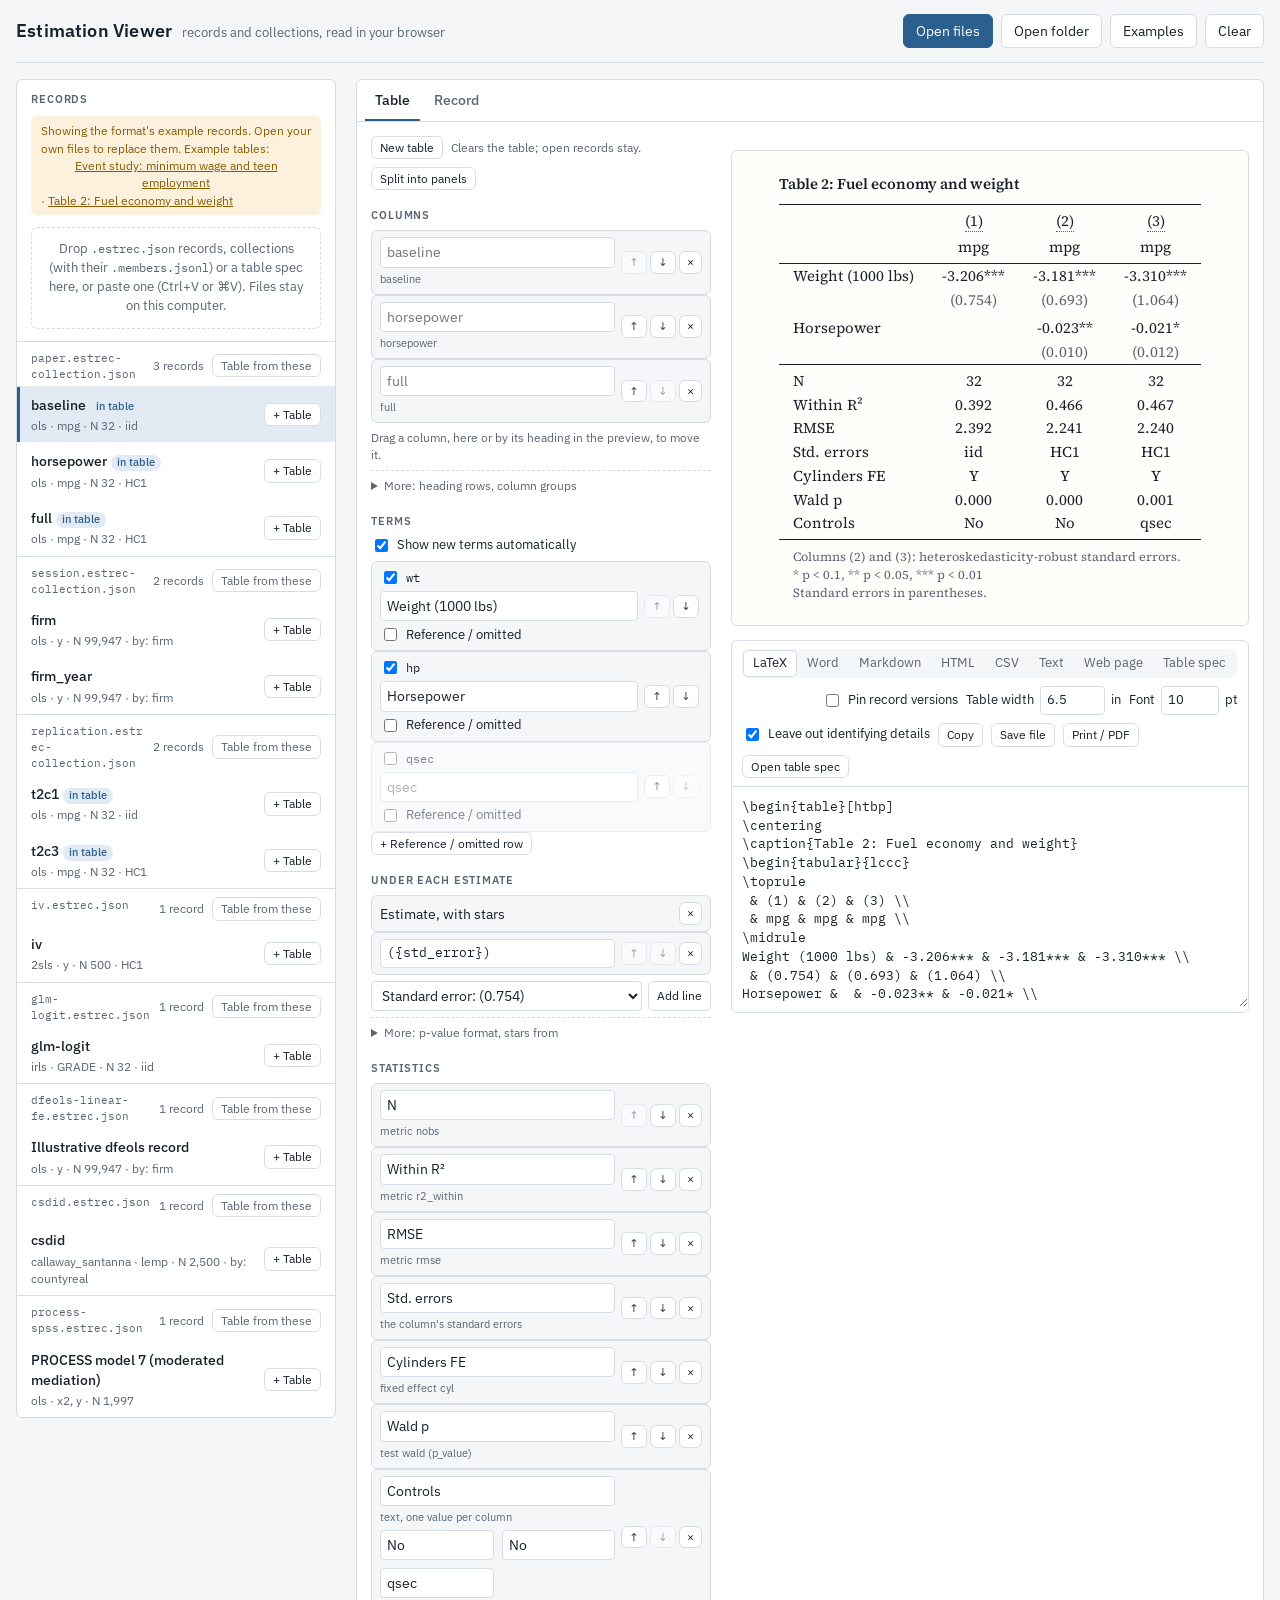
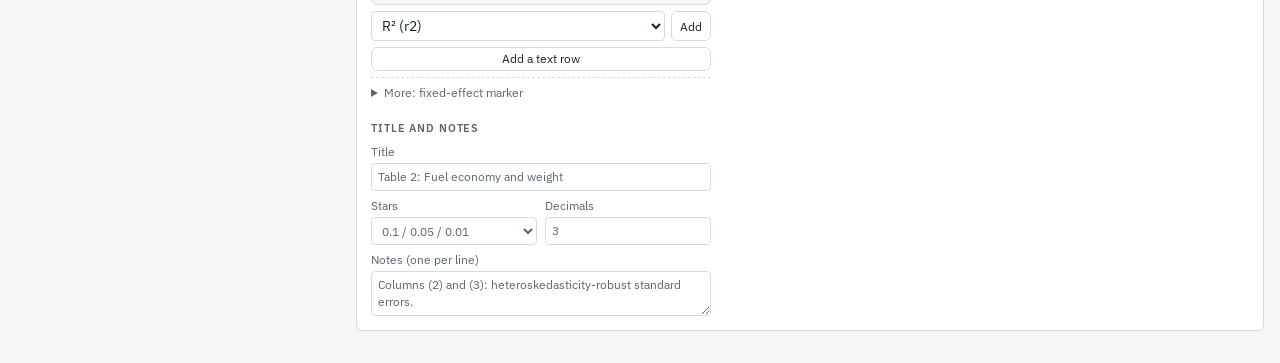
==== commit d84dc004: "viewer: simpler table editor: build order, More folds, panel tabs Sections now run Columns, Terms, U" ====
--- a/viewer/index.html
+++ b/viewer/index.html
@@ -133,6 +133,21 @@
 .empty { color: var(--muted); font-size: 13px; padding: 4px 0; }
 .hint-line { margin: 0; font-size: 12px; color: var(--muted); }
 .hint-line code { font-size: 11.5px; }
+/* options most tables don't need, folded under each section */
+details.more { border-top: 1px dashed var(--line); padding-top: 4px; }
+details.more > summary { cursor: pointer; font-size: 12px; color: var(--muted); padding: 2px 0; }
+details.more > summary:hover { color: var(--accent); }
+details.more[open] > summary { color: var(--ink); }
+.more-body { display: grid; gap: 6px; padding-top: 6px; }
+/* panels: a tab per part of the table, the sections below follow it */
+.panelbar { display: grid; gap: 8px; }
+.panelbar:empty { display: none; }
+.panelbar .tabsrow { display: flex; flex-wrap: wrap; align-items: center; gap: 6px; }
+.panelbar .seg button { font-size: 13px; font-weight: 500; }
+.callout { display: grid; gap: 6px; padding: 8px 10px; border-radius: var(--r); background: var(--accent-soft); color: var(--ink); font-size: 13px; }
+.callout .btns { display: flex; flex-wrap: wrap; gap: 6px; }
+fieldset.flash { outline: 2px solid var(--accent); outline-offset: 6px; border-radius: 2px; }
+@media (prefers-reduced-motion: no-preference) { fieldset { transition: outline-color 0.6s; } }
 
 /* the table preview: a journal table */
 .preview-wrap { min-width: 0; display: grid; gap: 14px; }
@@ -256,32 +271,33 @@
           <div class="builder-head">
             <button class="btn small" id="new-table" type="button">New table</button>
             <span class="hint">Clears the table; open records stay.</span>
+            <button class="btn small" id="panels-on" type="button" hidden title="Stack blocks of estimates under labels (Panel A, Panel B), each with its own terms, lines and statistics, and its own records if you like">Split into panels</button>
           </div>
+          <div id="panels" class="panelbar"></div>
+
           <fieldset>
-            <legend>Table</legend>
-            <label class="stack">Title<input type="text" id="opt-title" placeholder="Table 2: ..."></label>
-            <div class="row2">
-              <label class="stack">Stars
-                <select id="opt-stars">
-                  <option value="0.1,0.05,0.01">0.1 / 0.05 / 0.01</option>
-                  <option value="0.05,0.01,0.001">0.05 / 0.01 / 0.001</option>
-                  <option value="">None</option>
-                </select>
-              </label>
-              <label class="stack">Decimals<input type="number" id="opt-digits" min="0" max="8" value="3"></label>
-            </div>
-            <label class="stack" title="The p-value the stars use: the coefficients' own, or another the records hold (adjusted for multiple testing, from resampling, or a test about each term)">Stars from<select id="opt-sig"></select></label>
-            <label class="stack">FE marker<input type="text" id="opt-feyes" value="Y"></label>
-            <label class="stack">Notes (one per line)<textarea id="opt-notes" rows="2"></textarea></label>
+            <legend id="lg-columns" data-base="Columns">Columns</legend>
+            <div id="columns"></div>
+            <p class="empty" id="columns-empty">Add records with <b>+ Table</b> in the list.</p>
+            <p class="hint-line">Drag a column, here or by its heading in the preview, to move it.</p>
+            <details class="more" id="more-columns">
+              <summary>More: heading rows, column groups</summary>
+              <div class="more-body">
+                <div id="heads"></div>
+                <div id="responses"></div>
+                <div id="spanners"></div>
+              </div>
+            </details>
           </fieldset>
 
           <fieldset>
-            <legend>Panels</legend>
-            <div id="panels"></div>
+            <legend id="lg-terms" data-base="Terms">Terms</legend>
+            <label class="inline"><input type="checkbox" id="opt-unlisted"> Show new terms automatically</label>
+            <div id="rows"></div>
           </fieldset>
 
           <fieldset>
-            <legend id="lg-lines" data-base="Each term">Each term</legend>
+            <legend id="lg-lines" data-base="Under each estimate">Under each estimate</legend>
             <div id="lines"></div>
             <div class="addrow">
               <select id="line-add" aria-label="Line to add">
@@ -296,36 +312,23 @@
               </select>
               <button class="btn small" id="line-add-btn" type="button">Add line</button>
             </div>
-            <p class="hint-line">Each line is a row under the estimate. Edit a line to change its format, using <code>{std_error}</code>, <code>{p_value}</code>, <code>{statistic}</code>, <code>{conf_low}</code>, <code>{conf_high}</code> or <code>{estimate}</code>.</p>
-            <div class="row2">
-              <label class="stack">p-value decimals<input type="number" id="opt-pdigits" min="0" max="8" placeholder="as above"></label>
-              <label class="stack">Small p-values
-                <select id="opt-pstyle">
-                  <option value="fixed">Rounded: 0.000</option>
-                  <option value="less_than">Bounded: &lt;0.001</option>
-                </select>
-              </label>
-            </div>
-          </fieldset>
-
-          <fieldset>
-            <legend>Heading rows</legend>
-            <div id="heads"></div>
-            <div id="responses"></div>
-            <div id="spanners"></div>
-          </fieldset>
-
-          <fieldset>
-            <legend id="lg-columns" data-base="Columns">Columns</legend>
-            <div id="columns"></div>
-            <p class="empty" id="columns-empty">Add records with <b>+ Table</b> in the list.</p>
-            <p class="hint-line">Drag a column, here or by its heading in the preview, to move it.</p>
-          </fieldset>
-
-          <fieldset>
-            <legend id="lg-terms" data-base="Terms">Terms</legend>
-            <label class="inline"><input type="checkbox" id="opt-unlisted"> Show new terms automatically</label>
-            <div id="rows"></div>
+            <details class="more" id="more-lines">
+              <summary>More: p-value format, stars from</summary>
+              <div class="more-body">
+                <p class="hint-line">Edit a line to change its format, using <code>{std_error}</code>, <code>{p_value}</code>, <code>{statistic}</code>, <code>{conf_low}</code>, <code>{conf_high}</code> or <code>{estimate}</code>.</p>
+                <div class="row2">
+                  <label class="stack">p-value decimals<input type="number" id="opt-pdigits" min="0" max="8" placeholder="as the table"></label>
+                  <label class="stack">Small p-values
+                    <select id="opt-pstyle">
+                      <option value="fixed">Rounded: 0.000</option>
+                      <option value="less_than">Bounded: &lt;0.001</option>
+                    </select>
+                  </label>
+                </div>
+                <label class="stack" title="The p-value the stars use: the coefficients' own, or another the records hold (adjusted for multiple testing, from resampling, or a test about each term)">Stars from<select id="opt-sig"></select></label>
+                <label class="inline"><input type="checkbox" id="opt-sig-cols"> Different for each column (set under Columns)</label>
+              </div>
+            </details>
           </fieldset>
 
           <fieldset>
@@ -336,7 +339,30 @@
               <button class="btn small" id="stat-add-btn" type="button">Add</button>
             </div>
             <button class="btn small" id="stat-text" type="button">Add a text row</button>
+            <details class="more" id="more-stats">
+              <summary>More: fixed-effect marker</summary>
+              <div class="more-body">
+                <label class="stack">Shown in a fixed effect's row when a column has it<input type="text" id="opt-feyes" value="Y"></label>
+              </div>
+            </details>
           </fieldset>
+
+          <fieldset id="fs-table">
+            <legend>Title and notes</legend>
+            <label class="stack">Title<input type="text" id="opt-title" placeholder="Table 2: ..."></label>
+            <div class="row2">
+              <label class="stack">Stars
+                <select id="opt-stars">
+                  <option value="0.1,0.05,0.01">0.1 / 0.05 / 0.01</option>
+                  <option value="0.05,0.01,0.001">0.05 / 0.01 / 0.001</option>
+                  <option value="">None</option>
+                </select>
+              </label>
+              <label class="stack">Decimals<input type="number" id="opt-digits" min="0" max="8" value="3"></label>
+            </div>
+            <label class="stack">Notes (one per line)<textarea id="opt-notes" rows="2"></textarea></label>
+          </fieldset>
+          <p class="hint-line" id="panel-only" hidden>The title, notes, stars, decimals and heading rows are the whole table's: switch to <b>Whole table</b> above to change them.</p>
         </div>
 
         <div class="preview-wrap">
@@ -486,7 +512,7 @@
 
 function clearAll() {
   state.items = []; state.jsonl = new Map(); state.pendingDocs = []; state.selected = null;
-  state.spec = null; state.examples = false; state.loadMsgs = []; state.edit = null;
+  state.spec = null; state.examples = false; state.loadMsgs = []; state.edit = null; state.sigCols = false;
   $("example-note").hidden = true;
 }
 
@@ -572,6 +598,7 @@
 
 function tableFrom(items, file) {
   state.spec = freshSpec(items);
+  state.sigCols = false;
   state.specName = null;
   state.edit = null;
   state.loadMsgs = [];
@@ -582,6 +609,7 @@
 
 function newTable() {
   state.spec = E.newSpec([]);
+  state.sigCols = false;
   state.specName = null;
   state.edit = null;
   state.loadMsgs = [];
@@ -660,16 +688,33 @@
   return [s, ...(s.panels || [])].flatMap((x) => (x.stats || []).filter((st) => Array.isArray(st.values)));
 }
 
+// a section of the controls, brought into view and outlined for a moment
+function point(id) {
+  const fs = $(id) && $(id).closest ? $(id).closest("fieldset") : null;
+  if (!fs) return;
+  if (fs.scrollIntoView) fs.scrollIntoView({ block: "start", behavior: "smooth" });
+  fs.classList.add("flash");
+  setTimeout(() => fs.classList.remove("flash"), 1600);
+}
+
+// panels: a tab for the whole table and one per panel; the sections below edit the chosen one.
+// A panel that sets nothing of its own repeats the table, so its tab asks what it changes.
+function splitPanels() {
+  const s = state.spec;
+  if (!s || !s.columns.length) return;
+  s.panels = [{ label: "Panel A" }, { label: "Panel B" }];
+  state.edit = 1;
+  update();
+}
+
 function renderPanels() {
   const box = $("panels");
   box.replaceChildren();
   const s = state.spec;
   const ps = s.panels || [];
-  if (!ps.length) {
-    box.append(el("p", { class: "hint-line", text: "Stack blocks of estimates under labels (Panel A, Panel B), each with its own terms, lines and statistics, and its own records if you like." }),
-      el("button", { class: "btn small", type: "button", id: "panels-on", text: "Split into panels", onclick: () => { s.panels = [{ label: "Panel A" }, { label: "Panel B" }]; state.edit = 0; update(); } }));
-    return;
-  }
+  $("panels-on").hidden = ps.length > 0;
+  $("panels-on").disabled = !s.columns.length;
+  if (!ps.length) return;
   const cur = blk() === s ? null : blk();
   const after = () => {
     if (!ps.length) delete s.panels;
@@ -679,19 +724,38 @@
   const seg = el("div", { class: "seg", role: "group", "aria-label": "The part of the table the sections below edit" });
   [[null, "Whole table"], ...ps.map((p, k) => [k, p.label || `Panel ${k + 1}`])].forEach(([k, text]) =>
     seg.append(el("button", { type: "button", id: `edit-${k === null ? "table" : k}`, "aria-pressed": String(state.edit === k), text, onclick: () => { state.edit = k; update(); } })));
-  box.append(el("p", { class: "hint-line", text: "Each term, Columns, Terms and Statistics below edit:" }), seg);
-  ps.forEach((p, k) => {
-    const lab = el("input", { type: "text", id: `panel-label-${k}`, value: p.label || "", placeholder: `Panel ${String.fromCharCode(65 + k)}`, "aria-label": `Label for panel ${k + 1}` });
-    lab.addEventListener("input", () => { p.label = lab.value; update({ keepControls: true }); });
-    lab.addEventListener("change", () => update());
-    const own = E.PANEL_FIELDS.filter((f) => f in p);
-    const what = [p.columns ? "own columns" : "", own.length ? "own terms or lines" : "", (p.stats || []).length ? `${p.stats.length} statistics` : ""].filter(Boolean).join(" · ");
-    const reset = own.length ? el("button", { class: "btn small", type: "button", id: `panel-reset-${k}`, text: "Use the table's terms and lines",
-      onclick: () => { for (const f of E.PANEL_FIELDS) delete p[f]; update(); } }) : null;
-    box.append(el("div", { class: "item" }, el("div", { class: "fields" }, lab, what ? el("span", { class: "hint", text: what }) : null, reset), toolButtons(ps, k, after)));
-  });
-  box.append(el("button", { class: "btn small", type: "button", id: "panel-add", text: "+ Panel",
-    onclick: () => { ps.push({ label: `Panel ${String.fromCharCode(65 + ps.length)}` }); state.edit = ps.length - 1; update(); } }));
+  box.append(el("div", { class: "tabsrow" }, seg, el("button", { class: "btn small", type: "button", id: "panel-add", text: "+ Panel",
+    onclick: () => { ps.push({ label: `Panel ${String.fromCharCode(65 + ps.length)}` }); state.edit = ps.length - 1; update(); } })));
+  if (!cur) {
+    box.append(el("p", { class: "hint-line", text: "Editing the whole table: its columns, terms and lines are every panel's unless the panel sets its own, and its statistics go under all the panels." }));
+    return;
+  }
+  const k = ps.indexOf(cur), p = cur;
+  const lab = el("input", { type: "text", id: `panel-label-${k}`, value: p.label || "", placeholder: `Panel ${String.fromCharCode(65 + k)}`, "aria-label": `Label for panel ${k + 1}` });
+  lab.addEventListener("input", () => { p.label = lab.value; update({ keepControls: true }); });
+  lab.addEventListener("change", () => update());
+  const own = E.PANEL_FIELDS.filter((f) => f in p);
+  const what = [p.columns ? "its own records" : "", own.length ? "its own terms or lines" : "", (p.stats || []).length ? `${p.stats.length} statistics` : ""].filter(Boolean).join(" · ");
+  const reset = own.length ? el("button", { class: "btn small", type: "button", id: `panel-reset-${k}`, text: "Use the table's terms and lines",
+    onclick: () => { for (const f of E.PANEL_FIELDS) delete p[f]; update(); } }) : null;
+  box.append(el("div", { class: "item" }, el("div", { class: "fields" }, el("label", { class: "stack" }, "Panel label", lab),
+    el("span", { class: "hint", text: what ? `Shows ${what}.` : "" }), reset), toolButtons(ps, k, after)));
+  if (!p.columns && !own.length && !(p.stats || []).length) {
+    const name = p.label || `Panel ${k + 1}`;
+    box.append(el("div", { class: "callout", id: "panel-ask" },
+      el("span", { text: `${name} shows the whole table's records and terms, so it repeats the others. What should it change?` }),
+      el("div", { class: "btns" },
+        el("button", { class: "btn small", type: "button", id: "panel-ask-terms", text: "Other terms",
+          title: "Same records; tick the terms this panel shows",
+          onclick: () => { materializeRows(termRows(index())); update(); point("rows"); toast(`Untick the terms ${name} leaves out`); } }),
+        el("button", { class: "btn small", type: "button", id: "panel-ask-records", text: "Other records",
+          title: "Other models in the same columns (another outcome or sample, say)",
+          onclick: () => { ownColumns(p); update(); point("columns"); toast(`Pick ${name}'s record for each column`); } }))));
+  }
+}
+
+function ownColumns(b) {
+  b.columns = state.spec.columns.map((c) => { const x = JSON.parse(JSON.stringify(c)); delete x.header; return x; });
 }
 
 // a panel's columns: the table's, or its own records, one per column
@@ -701,7 +765,7 @@
   if (!b.columns) {
     box.append(el("p", { class: "hint-line", text: "This panel shows the table's columns. Give it its own to show other records in the same columns (another outcome or sample, say)." }),
       el("button", { class: "btn small", type: "button", id: "panel-own-cols", text: "Give this panel its own columns",
-        onclick: () => { b.columns = state.spec.columns.map((c) => { const x = JSON.parse(JSON.stringify(c)); delete x.header; return x; }); update(); } }));
+        onclick: () => { ownColumns(b); update(); } }));
     return;
   }
   const known = new Set((state.spec.sources || []).map((x) => x.id));
@@ -883,7 +947,7 @@
     // the stars' p-values for this column, when the records offer a choice
     const choices = sigChoices(idx);
     let sigSel = null;
-    if (choices.length > 1 || "significance" in c) {
+    if ((choices.length > 1 && sigPerColumn()) || "significance" in c) {
       sigSel = el("select", { id: `col-sig-${i}`, "aria-label": `Stars from, column ${i + 1}` });
       fillSigSelect(sigSel, choices, "significance" in c ? JSON.stringify(c.significance) : "table", [{ value: "table", text: "Stars: as the table" }]);
       sigSel.addEventListener("change", () => { if (sigSel.value === "table") delete c.significance; else c.significance = JSON.parse(sigSel.value); update({ keepControls: true }); });
@@ -1097,6 +1161,11 @@
   return out;
 }
 
+// stars from a different source in some columns: asked for, or already in the spec
+function sigPerColumn() {
+  return !!state.sigCols || (state.spec.columns || []).some((c) => "significance" in c);
+}
+
 function fillSigSelect(sel, choices, current, extra) {
   sel.replaceChildren();
   for (const x of extra || []) sel.append(el("option", { value: x.value, text: x.text }));
@@ -1207,6 +1276,7 @@
   msgs.replaceChildren();
   for (const m of state.loadMsgs || []) msgs.append(el("div", { class: `msg ${m.level}`, text: m.message }));
   if (!state.spec) {
+    $("panels-on").hidden = true;
     $("preview").replaceChildren(el("p", { class: "empty", text: "Open records, then add them as columns." }));
     $("export-text").value = "";
     return;
@@ -1214,9 +1284,22 @@
   const idx = index();
   if (!keepControls) {
     writeOptions(); renderPanels(); renderLines(); renderHeads(); renderResponses(idx); renderSpanners(); renderColumns(idx); renderRows(idx); renderStats(idx);
-    // the sections a panel can set say which part they edit
+    // the sections a panel can set say which part they edit; the whole table's own settings
+    // are left out on a panel's tab
     const b = blk(), named = b === state.spec ? ((state.spec.panels || []).length ? "whole table" : "") : b.label || `panel ${state.edit + 1}`;
     for (const id of ["lg-lines", "lg-columns", "lg-terms", "lg-stats"]) $(id).textContent = $(id).dataset.base + (named ? ` \u2014 ${named}` : "");
+    const onPanel = b !== state.spec;
+    for (const id of ["fs-table", "more-columns", "more-lines", "more-stats"]) $(id).hidden = onPanel;
+    $("panel-only").hidden = !onPanel;
+    // a fold opens by itself when something in it is in use (it never closes by itself)
+    const s = state.spec, f = s.format || {};
+    const used = {
+      "more-columns": !!(s.head || s.response_labels || (s.spanners || []).length),
+      "more-lines": f.p_digits !== undefined || !!f.p_style || (s.significance !== undefined && s.significance !== null) || sigPerColumn(),
+      "more-stats": !!f.fe_yes,
+    };
+    for (const [id, on] of Object.entries(used)) if (on) $(id).open = true;
+    $("opt-sig-cols").checked = sigPerColumn();
   }
   if (!state.spec.columns.length) {
     $("preview").replaceChildren(el("p", { class: "empty", text: "No columns yet: add records with + Table." }));
@@ -1456,6 +1539,13 @@
 $("folder-input").addEventListener("change", (e) => { loadFiles([...e.target.files]); e.target.value = ""; });
 $("load-examples").addEventListener("click", loadExamples);
 $("new-table").addEventListener("click", newTable);
+$("panels-on").addEventListener("click", splitPanels);
+$("opt-sig-cols").addEventListener("change", () => {
+  state.sigCols = $("opt-sig-cols").checked;
+  if (!state.sigCols) for (const c of state.spec.columns || []) delete c.significance;
+  update();
+  if (state.sigCols) point("columns");
+});
 $("clear").addEventListener("click", () => { clearAll(); renderAll(); });
 $("load-spec").addEventListener("click", () => $("spec-input").click());
 $("spec-input").addEventListener("change", async (e) => {
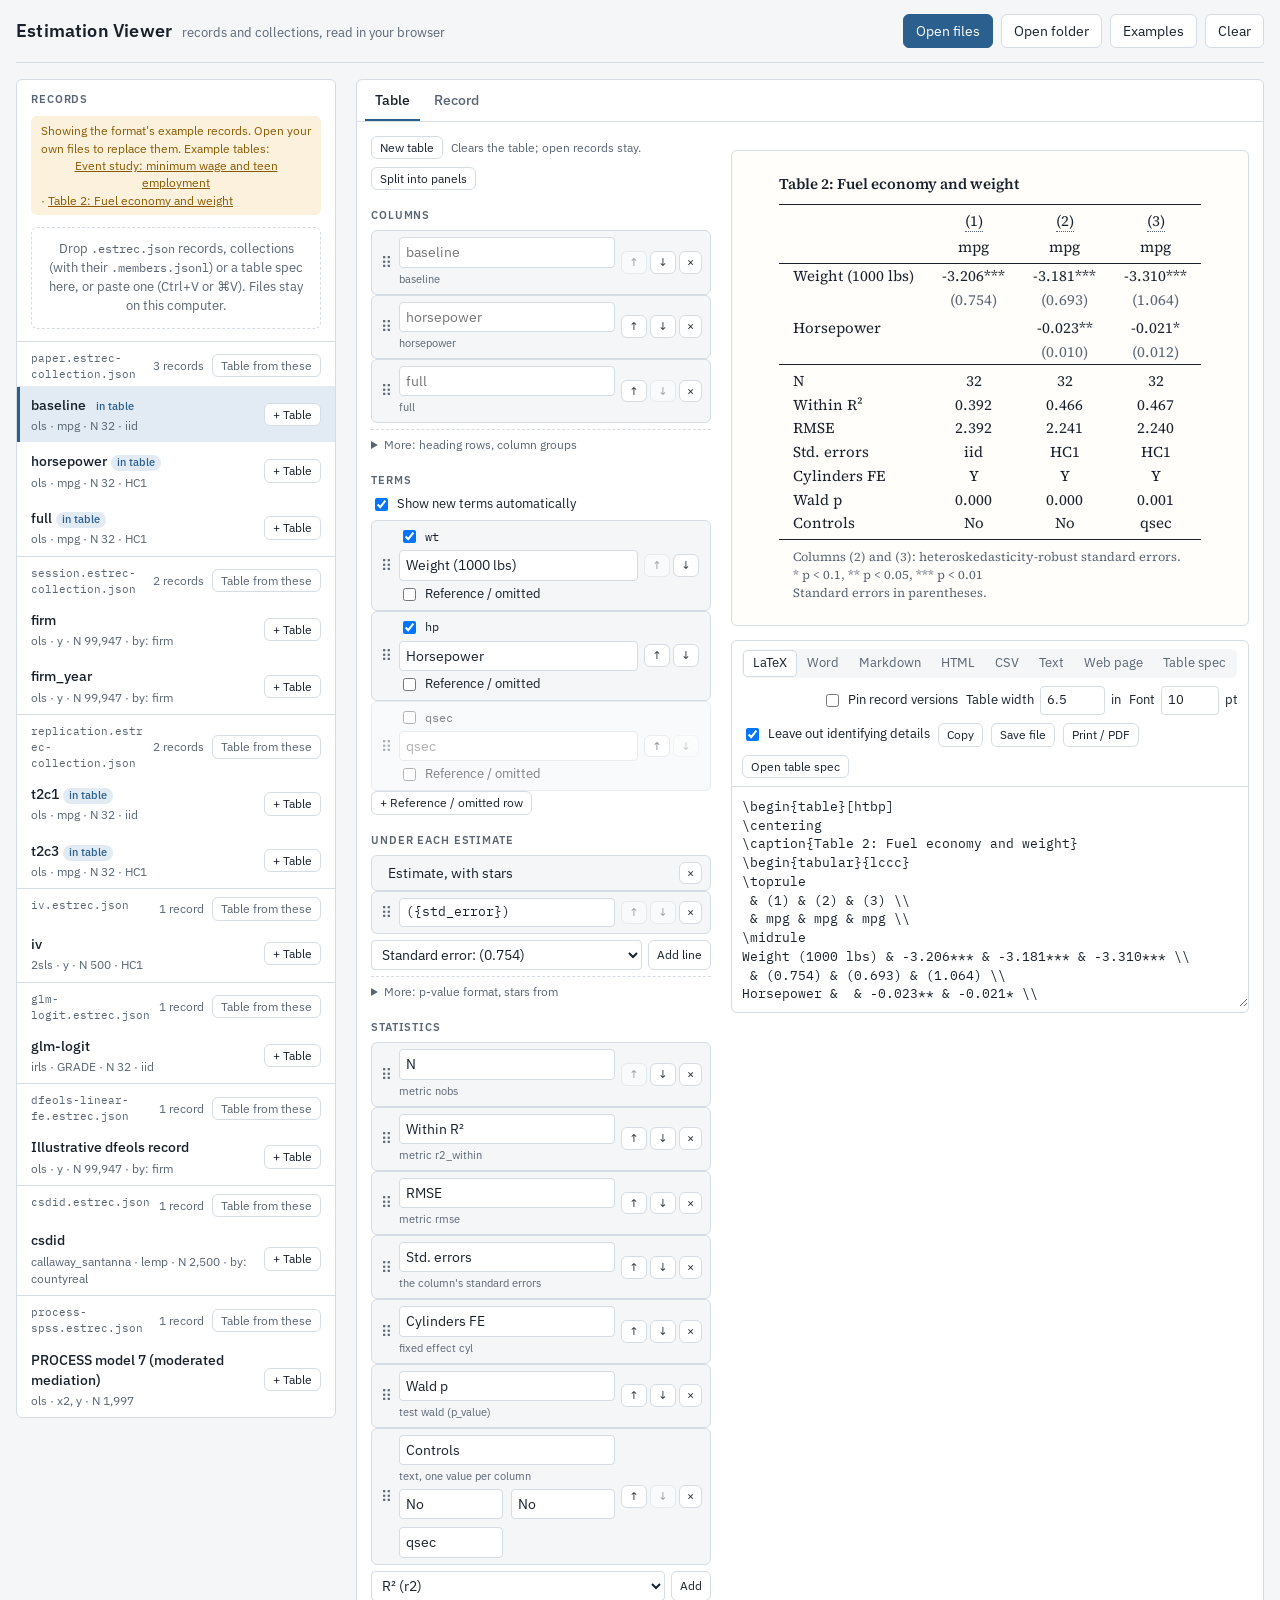
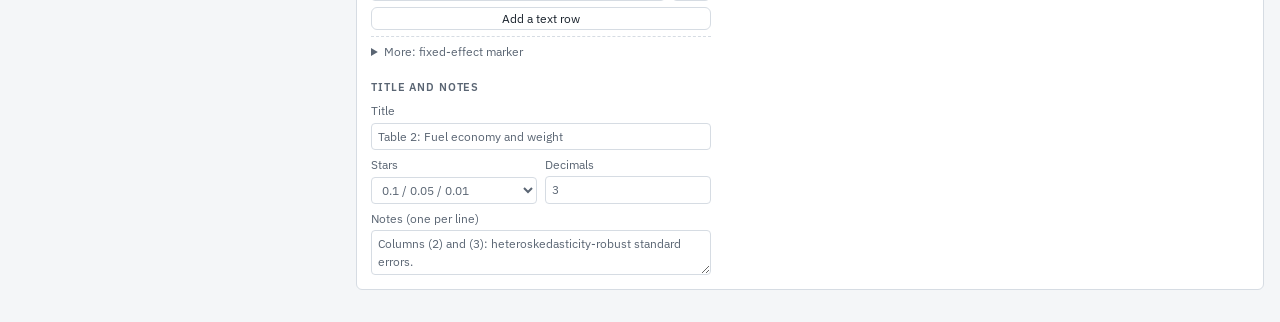
==== commit a4923332: "viewer: drag every editor list by a grip Columns, terms, lines under each estimate, statistics and h" ====
--- a/viewer/index.html
+++ b/viewer/index.html
@@ -173,7 +173,12 @@
 table.estrec-table tr.panel-rule th { border-top: 0.75px solid var(--ink); }
 .drop-target { outline: 2px dashed var(--accent); outline-offset: -2px; }
 .dragged { opacity: 0.5; }
-#columns .item[draggable="true"] { cursor: grab; }
+.item.has-grip { grid-template-columns: auto minmax(0, 1fr) auto; }
+.grip { color: var(--muted); cursor: grab; font-size: 15px; line-height: 1; padding: 2px 1px; user-select: none; touch-action: none; }
+.grip:hover { color: var(--accent); }
+.grip.none { visibility: hidden; cursor: default; }
+.grip:active, [draggable="true"]:active { cursor: grabbing; }
+table.estrec-table thead th[draggable="true"], .panelbar .seg button[draggable="true"] { cursor: grab; }
 table.estrec-table th.spanner { background: linear-gradient(var(--ink), var(--ink)) center bottom / calc(100% - 10px) 0.75px no-repeat; }
 table.estrec-table tbody tr:last-child th, table.estrec-table tbody tr:last-child td { border-bottom: 1.5px solid var(--ink); padding-bottom: 5px; }
 table.estrec-table tfoot td { font-size: 12.5px; color: var(--muted); padding-top: 8px; white-space: normal; text-align: left; }
@@ -279,7 +284,6 @@
             <legend id="lg-columns" data-base="Columns">Columns</legend>
             <div id="columns"></div>
             <p class="empty" id="columns-empty">Add records with <b>+ Table</b> in the list.</p>
-            <p class="hint-line">Drag a column, here or by its heading in the preview, to move it.</p>
             <details class="more" id="more-columns">
               <summary>More: heading rows, column groups</summary>
               <div class="more-body">
@@ -722,8 +726,12 @@
     update();
   };
   const seg = el("div", { class: "seg", role: "group", "aria-label": "The part of the table the sections below edit" });
-  [[null, "Whole table"], ...ps.map((p, k) => [k, p.label || `Panel ${k + 1}`])].forEach(([k, text]) =>
-    seg.append(el("button", { type: "button", id: `edit-${k === null ? "table" : k}`, "aria-pressed": String(state.edit === k), text, onclick: () => { state.edit = k; update(); } })));
+  [[null, "Whole table"], ...ps.map((p, k) => [k, p.label || `Panel ${k + 1}`])].forEach(([k, text]) => {
+    const b = el("button", { type: "button", id: `edit-${k === null ? "table" : k}`, "aria-pressed": String(state.edit === k), text, onclick: () => { state.edit = k; update(); } });
+    // a panel's tab drags to reorder the panels; the tab being edited stays chosen
+    if (k !== null) { b.title = "Drag to reorder the panels"; dragList("panel", b, k, (a, c) => { moveTo(ps, a, c); state.edit = cur ? ps.indexOf(cur) : null; update(); }); }
+    seg.append(b);
+  });
   box.append(el("div", { class: "tabsrow" }, seg, el("button", { class: "btn small", type: "button", id: "panel-add", text: "+ Panel",
     onclick: () => { ps.push({ label: `Panel ${String.fromCharCode(65 + ps.length)}` }); state.edit = ps.length - 1; update(); } })));
   if (!cur) {
@@ -816,7 +824,7 @@
   view.forEach((k, i) => {
     const cb = el("input", { type: "checkbox", id: `head-${k}`, checked: on.includes(k) });
     cb.addEventListener("change", () => { if (cb.checked) on.push(k); else on.splice(on.indexOf(k), 1); save(); });
-    box.append(el("div", { class: "item" + (on.includes(k) ? "" : " off") },
+    box.append(gripItem("head", on.includes(k) ? "" : "off", i, (a, b) => { moveTo(view, a, b); save(); },
       el("label", { class: "fields inline" }, cb, el("span", { text: HEAD_NAMES[k] })),
       toolButtons(view, i, save, el("span"))));
   });
@@ -904,22 +912,46 @@
   update();
 }
 
-// a column's item or heading: drag it onto another to move it there
-const COL_DRAG = "application/x-estrec-column";
-function columnDrag(node, i) {
-  const ours = (e) => e.dataTransfer && [...(e.dataTransfer.types || [])].includes(COL_DRAG);
-  node.setAttribute("draggable", "true");
-  node.addEventListener("dragstart", (e) => { e.dataTransfer.setData(COL_DRAG, String(i)); e.dataTransfer.effectAllowed = "move"; node.classList.add("dragged"); });
-  node.addEventListener("dragend", () => node.classList.remove("dragged"));
-  node.addEventListener("dragover", (e) => { if (!ours(e)) return; e.preventDefault(); e.stopPropagation(); e.dataTransfer.dropEffect = "move"; node.classList.add("drop-target"); });
-  node.addEventListener("dragleave", () => node.classList.remove("drop-target"));
-  node.addEventListener("drop", (e) => {
+// drag to reorder, for every list in the editor. Each list has its own drag type, so a term
+// can't land among the statistics. With a grip, only the grip starts a drag (the item's
+// text boxes keep selecting text) and the whole item is the drop target and drag image.
+function dragList(group, item, i, onMove, grip) {
+  const type = `application/x-estrec-${group}`;
+  const ours = (e) => e.dataTransfer && [...(e.dataTransfer.types || [])].includes(type);
+  const src = grip || item;
+  src.setAttribute("draggable", "true");
+  src.addEventListener("dragstart", (e) => {
+    e.stopPropagation();
+    e.dataTransfer.setData(type, String(i));
+    e.dataTransfer.effectAllowed = "move";
+    if (grip && e.dataTransfer.setDragImage) e.dataTransfer.setDragImage(item, 12, 12);
+    item.classList.add("dragged");
+  });
+  src.addEventListener("dragend", () => item.classList.remove("dragged"));
+  item.addEventListener("dragover", (e) => { if (!ours(e)) return; e.preventDefault(); e.stopPropagation(); e.dataTransfer.dropEffect = "move"; item.classList.add("drop-target"); });
+  item.addEventListener("dragleave", () => item.classList.remove("drop-target"));
+  item.addEventListener("drop", (e) => {
     if (!ours(e)) return;
     e.preventDefault(); e.stopPropagation();
-    node.classList.remove("drop-target");
-    moveColumn(Number(e.dataTransfer.getData(COL_DRAG)), i);
+    item.classList.remove("drop-target");
+    const from = Number(e.dataTransfer.getData(type));
+    if (Number.isInteger(from) && from !== i) onMove(from, i);
   });
 }
+// a list item with a grip in front: drag the grip onto another item to move it there
+function gripItem(group, cls, i, onMove, ...kids) {
+  const grip = el("span", { class: "grip", title: "Drag to move", "aria-hidden": "true", text: "⠿" });
+  const item = el("div", { class: `item has-grip ${cls || ""}`.trim() }, grip, ...kids);
+  dragList(group, item, i, onMove, grip);
+  return item;
+}
+// moving item i of a list to position j, the others closing up
+function moveTo(arr, i, j) {
+  const [x] = arr.splice(i, 1);
+  arr.splice(j, 0, x);
+}
+// a column's heading in the preview: the heading itself is the grip
+function columnDrag(node, i) { dragList("column", node, i, moveColumn); }
 
 function renderColumns(idx) {
   const box = $("columns");
@@ -960,14 +992,13 @@
     // panel's own column there
     const owns = () => (state.spec.panels || []).filter((p) => Array.isArray(p.columns)).map((p) => p.columns);
     const shift = (d) => moveColumn(i, i + d);
-    const item = el("div", { class: "item" + (rec ? "" : " off") },
+    const item = gripItem("column", rec ? "" : "off", i, moveColumn,
       el("div", { class: "fields" }, head, el("span", { class: "hint", text: columnPart(c) ? `${name} · ${columnPart(c)}` : name }), vs.length > 1 ? sel : null, sigSel),
       el("div", { class: "tools" },
         el("button", { class: "btn icon", type: "button", "aria-label": "Move left", title: "Move left", text: "↑", disabled: i === 0, onclick: () => shift(-1) }),
         el("button", { class: "btn icon", type: "button", "aria-label": "Move right", title: "Move right", text: "↓", disabled: i === cols.length - 1, onclick: () => shift(1) }),
         el("button", { class: "btn icon", type: "button", "aria-label": `Remove column ${i + 1}`, title: "Remove this column", text: "×",
           onclick: () => { cols.splice(i, 1); for (const st of valueRows()) st.values.splice(i, 1); for (const pc of owns()) pc.splice(i, 1); dropFromSpanners(i); update(); } })));
-    columnDrag(item, i);
     box.append(item);
   });
 }
@@ -1033,7 +1064,7 @@
     refOn.addEventListener("change", () => { setRef(); refText.hidden = !refOn.checked; after(); });
     refText.addEventListener("input", () => { setRef(); materializeRows(view); update({ keepControls: true }); });
     refText.addEventListener("change", () => { setRef(); after(); });
-    box.append(el("div", { class: "item" + (r.on ? "" : " off") },
+    box.append(gripItem("term", r.on ? "" : "off", i, (a, b) => { moveTo(view, a, b); view[b].on = true; after(); },
       el("div", { class: "fields" },
         el("label", { class: "inline" }, on, el("span", { class: "mono", text: r.names.join(" | ") })),
         lab,
@@ -1128,7 +1159,7 @@
       });
       fields.push(grid);
     }
-    box.append(el("div", { class: "item" }, el("div", { class: "fields" }, ...fields), toolButtons(s.stats, i, update)));
+    box.append(gripItem("stat", "", i, (a, b) => { moveTo(s.stats, a, b); update(); }, el("div", { class: "fields" }, ...fields), toolButtons(s.stats, i, update)));
   });
   const add = $("stat-add");
   add.replaceChildren();
@@ -1232,9 +1263,10 @@
     // the estimate is the first line of each term; it can go, leaving the lines alone
     const drop = el("button", { class: "btn icon", type: "button", "aria-label": "Remove the estimate", text: "\u00d7", disabled: !arr.length,
       title: arr.length ? "Show only the lines below" : "Add another line first", onclick: () => { blk().estimate = false; update(); } });
-    box.append(el("div", { class: "item" }, el("div", { class: "fields" }, el("span", { text: "Estimate, with stars" })), el("div", { class: "tools" }, drop)));
+    box.append(el("div", { class: "item has-grip" }, el("span", { class: "grip none", "aria-hidden": "true" }), el("div", { class: "fields" }, el("span", { text: "Estimate, with stars" })), el("div", { class: "tools" }, drop)));
   }
   if (!arr.length) box.append(el("p", { class: "empty", text: "No lines: estimates only." }));
+  const moveLine = (a, b) => { moveTo(arr, a, b); setLines(arr); update(); };
   arr.forEach((x, i) => {
     if (x && typeof x === "object") {
       const sp = Object.assign({ color: E.SPARK_COLOR, scale: "column", place: "below", align: "estimate" }, x.sparkline);
@@ -1261,12 +1293,12 @@
         save();
         update();
       });
-      box.append(el("div", { class: "item" }, el("div", { class: "fields spark-fields" }, el("span", { text: "Interval sparkline" }), color, scale, place), toolButtons(arr, i, () => { setLines(arr); update(); })));
+      box.append(gripItem("line", "", i, moveLine, el("div", { class: "fields spark-fields" }, el("span", { text: "Interval sparkline" }), color, scale, place), toolButtons(arr, i, () => { setLines(arr); update(); })));
       return;
     }
     const inp = el("input", { type: "text", id: `line-${i}`, value: E.NAMED_LINES[x] || x, "aria-label": `Line ${i + 1} under each estimate`, spellcheck: "false", class: "mono" });
     inp.addEventListener("input", () => { arr[i] = inp.value; setLines(arr); update({ keepControls: true }); });
-    box.append(el("div", { class: "item" }, el("div", { class: "fields" }, inp), toolButtons(arr, i, () => { setLines(arr); update(); })));
+    box.append(gripItem("line", "", i, moveLine, el("div", { class: "fields" }, inp), toolButtons(arr, i, () => { setLines(arr); update(); })));
   });
 }
 
@@ -1357,7 +1389,7 @@
     if (!it) return;
     th.classList.add("linked");
     th.tabIndex = 0;
-    th.title = recordSummary(it.record);
+    th.title = recordSummary(it.record) + "\nDrag to move the column";
     th.innerHTML = `<span>${th.innerHTML}</span>`;
     const open = () => { state.selected = it.key; state.recordVcov = ""; renderRail(); renderRecord(); showTab("record"); };
     th.addEventListener("click", open);
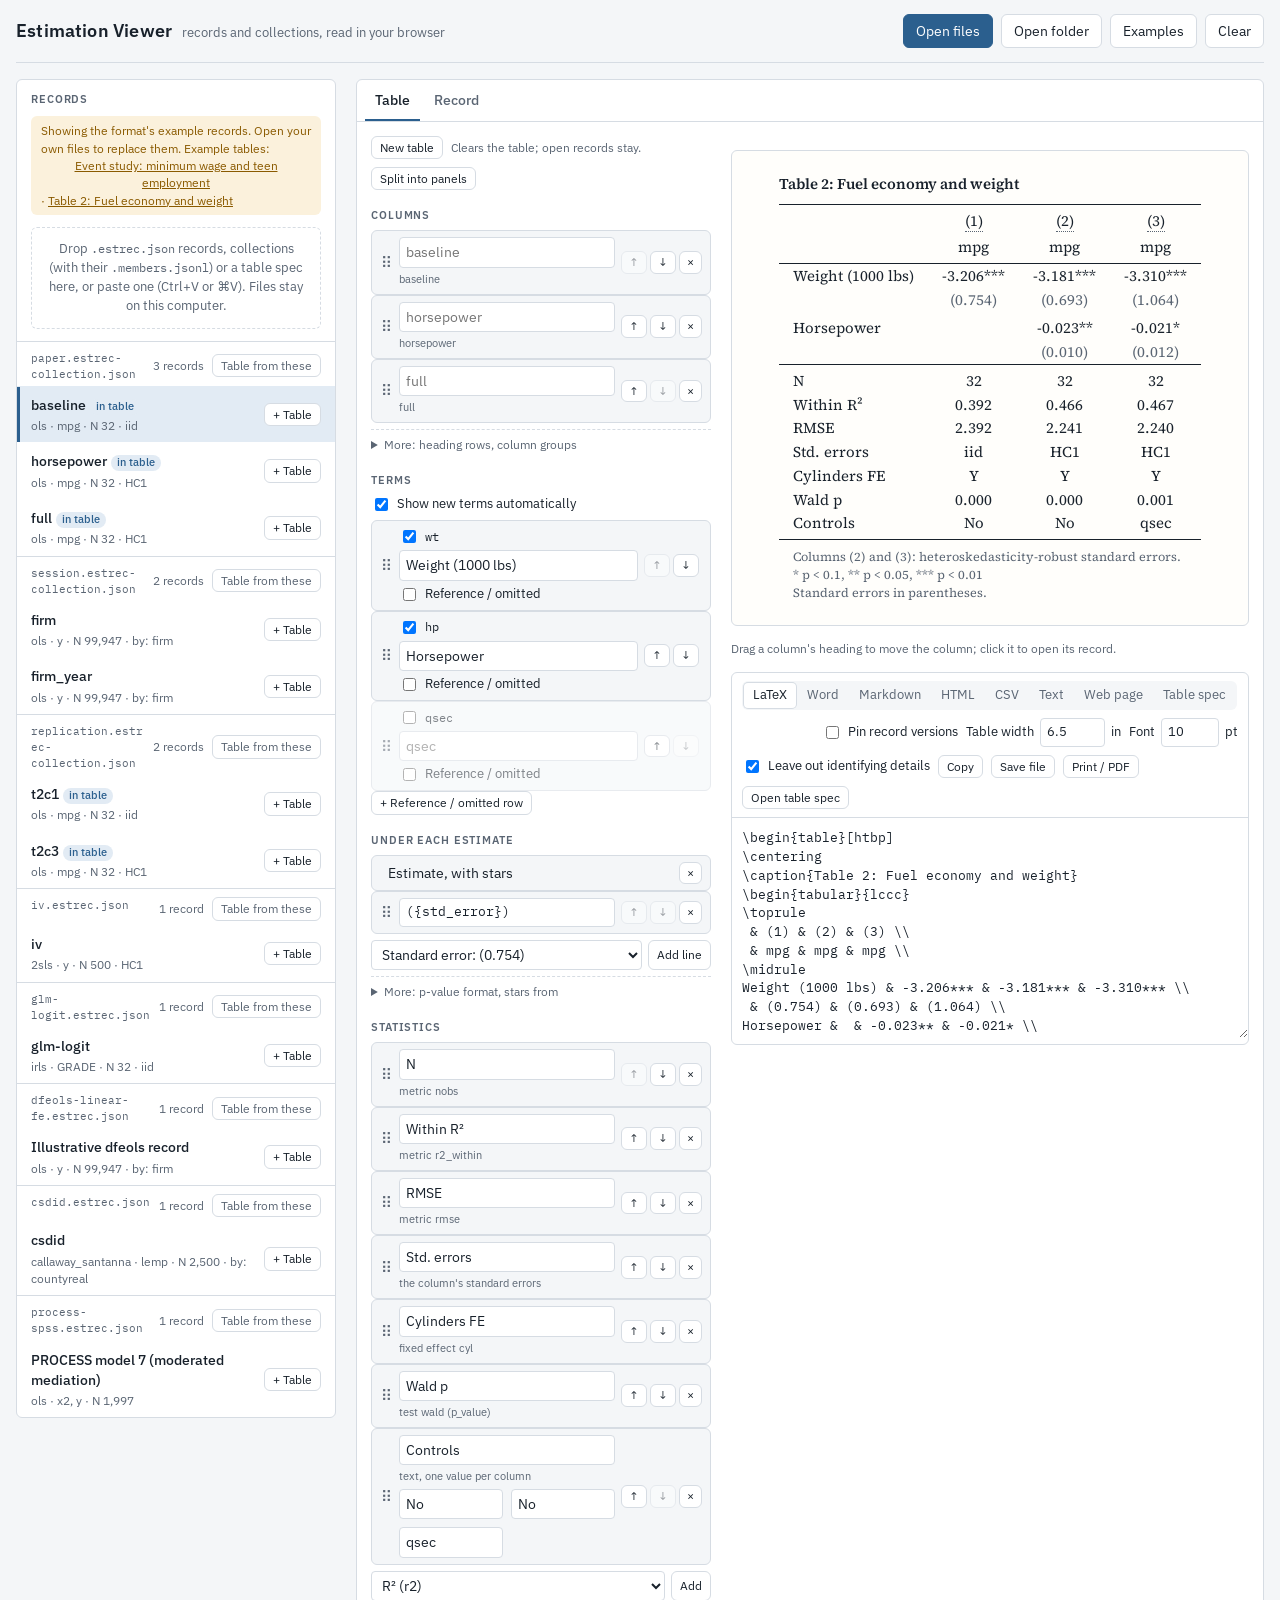
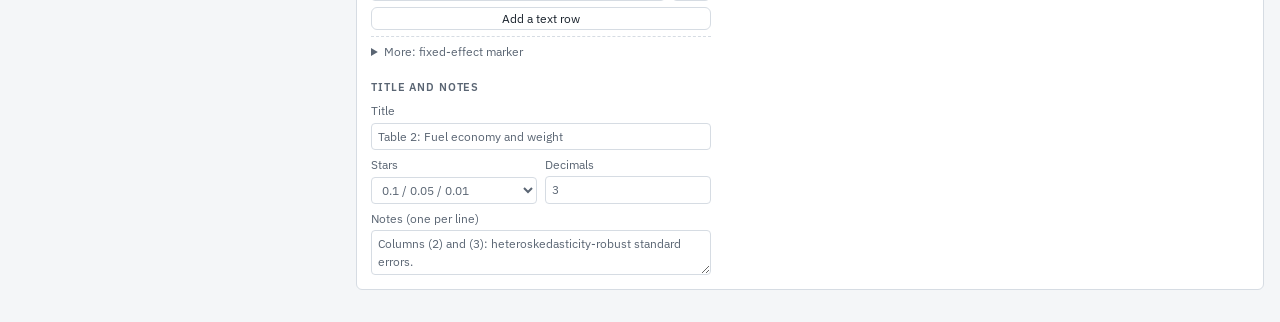
==== commit ac60f4a2: "viewer: make column dragging visible Preview headings show a grip on hover, and a line under the pre" ====
--- a/viewer/index.html
+++ b/viewer/index.html
@@ -171,8 +171,22 @@
 table.estrec-table tr.first-stat th, table.estrec-table tr.first-stat td { border-top: 0.75px solid var(--ink); padding-top: 5px; }
 table.estrec-table tr.panel th { font-weight: normal; padding-top: 6px; }
 table.estrec-table tr.panel-rule th { border-top: 0.75px solid var(--ink); }
-.drop-target { outline: 2px dashed var(--accent); outline-offset: -2px; }
-.dragged { opacity: 0.5; }
+/* dragging: the item lifted, a line where it will land */
+.dragged, .col-dragged { opacity: 0.4; }
+.item.drop-before { box-shadow: 0 -3px 0 var(--accent); }
+.item.drop-after { box-shadow: 0 3px 0 var(--accent); }
+.seg button.drop-before { box-shadow: inset 3px 0 0 var(--accent); }
+.seg button.drop-after { box-shadow: inset -3px 0 0 var(--accent); }
+table.estrec-table .col-before { box-shadow: inset 3px 0 0 var(--accent); background: var(--accent-soft); }
+table.estrec-table .col-after { box-shadow: inset -3px 0 0 var(--accent); background: var(--accent-soft); }
+/* a column's heading in the preview shows a grip on hover */
+table.estrec-table thead th[draggable="true"] { position: relative; }
+table.estrec-table thead th[draggable="true"]::before {
+  content: "\283f"; position: absolute; left: 2px; top: 50%; transform: translateY(-50%);
+  font: 13px/1 var(--font-ui); color: var(--muted); opacity: 0; pointer-events: none;
+}
+table.estrec-table thead th[draggable="true"]:hover::before, table.estrec-table thead th[draggable="true"]:focus-visible::before { opacity: 1; }
+@media (prefers-reduced-motion: no-preference) { table.estrec-table thead th[draggable="true"]::before { transition: opacity 0.15s; } }
 .item.has-grip { grid-template-columns: auto minmax(0, 1fr) auto; }
 .grip { color: var(--muted); cursor: grab; font-size: 15px; line-height: 1; padding: 2px 1px; user-select: none; touch-action: none; }
 .grip:hover { color: var(--accent); }
@@ -233,10 +247,11 @@
   }
   @page { margin: 1in; }
   body { background: #ffffff; padding: 0; }
-  header.bar, #rail, .controls, .export, .msgs, .tabs, .toast, #view-record { display: none !important; }
+  header.bar, #rail, .controls, .export, .msgs, .tabs, .toast, #view-record, #preview-hint { display: none !important; }
   .layout, .builder, .preview-wrap { display: block; }
   .panel, .paper { border: 0; padding: 0; background: #ffffff; border-radius: 0; overflow: visible; }
   table.estrec-table thead th.linked span { border-bottom: 0; }
+  table.estrec-table thead th[draggable="true"]::before { display: none; }
 }
 </style>
 </head>
@@ -372,6 +387,7 @@
         <div class="preview-wrap">
           <div class="msgs" id="table-msgs"></div>
           <div class="paper" id="preview"></div>
+          <p class="hint-line" id="preview-hint" hidden>Drag a column's heading to move the column; click it to open its record.</p>
           <div class="export">
             <div class="export-head">
               <div class="seg" id="formats" role="group" aria-label="Export format">
@@ -915,25 +931,59 @@
 // drag to reorder, for every list in the editor. Each list has its own drag type, so a term
 // can't land among the statistics. With a grip, only the grip starts a drag (the item's
 // text boxes keep selecting text) and the whole item is the drop target and drag image.
+// While dragging, the item (and, for a column, its cells in the preview) is shown as lifted,
+// and the target gets a line on the side the item will land: before it when moving up or
+// left, after it when moving down or right.
+let dragging = null;  // {group, i}
+const DRAG_MARKS = ["dragged", "drop-before", "drop-after", "col-dragged", "col-before", "col-after"];
+const COL_MARK = { dragged: "col-dragged", "drop-before": "col-before", "drop-after": "col-after" };
+function clearDragMarks() {
+  for (const c of DRAG_MARKS) for (const n of document.querySelectorAll("." + c)) n.classList.remove(c);
+}
+// the preview's cells of column i (from 0), the heading rows' and the body's
+function previewColumn(i) {
+  const t = $("preview").querySelector("table.estrec-table");
+  if (!t) return [];
+  // the column's span, from its heading (a sparkline beside it makes it two wide)
+  const head = t.querySelector("thead tr:not(.head-spanner)");
+  if (!head) return [];
+  let start = 0, width = 1, k = 0;
+  for (const c of head.children) { const w = c.colSpan || 1; if (k === i + 1) { width = w; break; } start += w; k++; }
+  if (k !== i + 1) return [];
+  const inSpan = (tr) => { let at = 0; const out = []; for (const c of tr.children) { const w = c.colSpan || 1; if (at >= start && at < start + width && w <= width) out.push(c); at += w; } return out; };
+  return [...t.querySelectorAll("tr:not(.head-spanner):not(.panel)")].flatMap(inSpan);
+}
 function dragList(group, item, i, onMove, grip) {
   const type = `application/x-estrec-${group}`;
   const ours = (e) => e.dataTransfer && [...(e.dataTransfer.types || [])].includes(type);
   const src = grip || item;
+  const marks = (cls) => { item.classList.add(cls); if (group === "column") for (const c of previewColumn(i)) c.classList.add(COL_MARK[cls]); };
   src.setAttribute("draggable", "true");
   src.addEventListener("dragstart", (e) => {
     e.stopPropagation();
     e.dataTransfer.setData(type, String(i));
     e.dataTransfer.effectAllowed = "move";
     if (grip && e.dataTransfer.setDragImage) e.dataTransfer.setDragImage(item, 12, 12);
-    item.classList.add("dragged");
+    dragging = { group, i };
+    marks("dragged");
   });
-  src.addEventListener("dragend", () => item.classList.remove("dragged"));
-  item.addEventListener("dragover", (e) => { if (!ours(e)) return; e.preventDefault(); e.stopPropagation(); e.dataTransfer.dropEffect = "move"; item.classList.add("drop-target"); });
-  item.addEventListener("dragleave", () => item.classList.remove("drop-target"));
+  src.addEventListener("dragend", () => { dragging = null; clearDragMarks(); });
+  item.addEventListener("dragover", (e) => {
+    if (!ours(e)) return;
+    e.preventDefault(); e.stopPropagation();
+    e.dataTransfer.dropEffect = "move";
+    if (!dragging || dragging.group !== group || dragging.i === i) return;
+    const side = dragging.i < i ? "drop-after" : "drop-before";
+    if (item.classList.contains(side)) return;
+    for (const c of ["drop-before", "drop-after", "col-before", "col-after"]) for (const n of document.querySelectorAll("." + c)) n.classList.remove(c);
+    marks(side);
+  });
+  item.addEventListener("dragleave", (e) => { if (!e.relatedTarget || !item.contains || !item.contains(e.relatedTarget)) { item.classList.remove("drop-before", "drop-after"); } });
   item.addEventListener("drop", (e) => {
     if (!ours(e)) return;
     e.preventDefault(); e.stopPropagation();
-    item.classList.remove("drop-target");
+    dragging = null;
+    clearDragMarks();
     const from = Number(e.dataTransfer.getData(type));
     if (Number.isInteger(from) && from !== i) onMove(from, i);
   });
@@ -1337,8 +1387,10 @@
     $("preview").replaceChildren(el("p", { class: "empty", text: "No columns yet: add records with + Table." }));
     lastTable = null; renderExport(); return;
   }
+  $("preview-hint").hidden = true;
   try {
     lastTable = E.buildTable(state.spec, idx);
+    $("preview-hint").hidden = false;
     $("preview").innerHTML = E.render(lastTable, "html");
     linkHeaders();
     for (const w of lastTable.warnings) msgs.append(el("div", { class: "msg warning", text: w.replace(/^warning: /, "") }));
